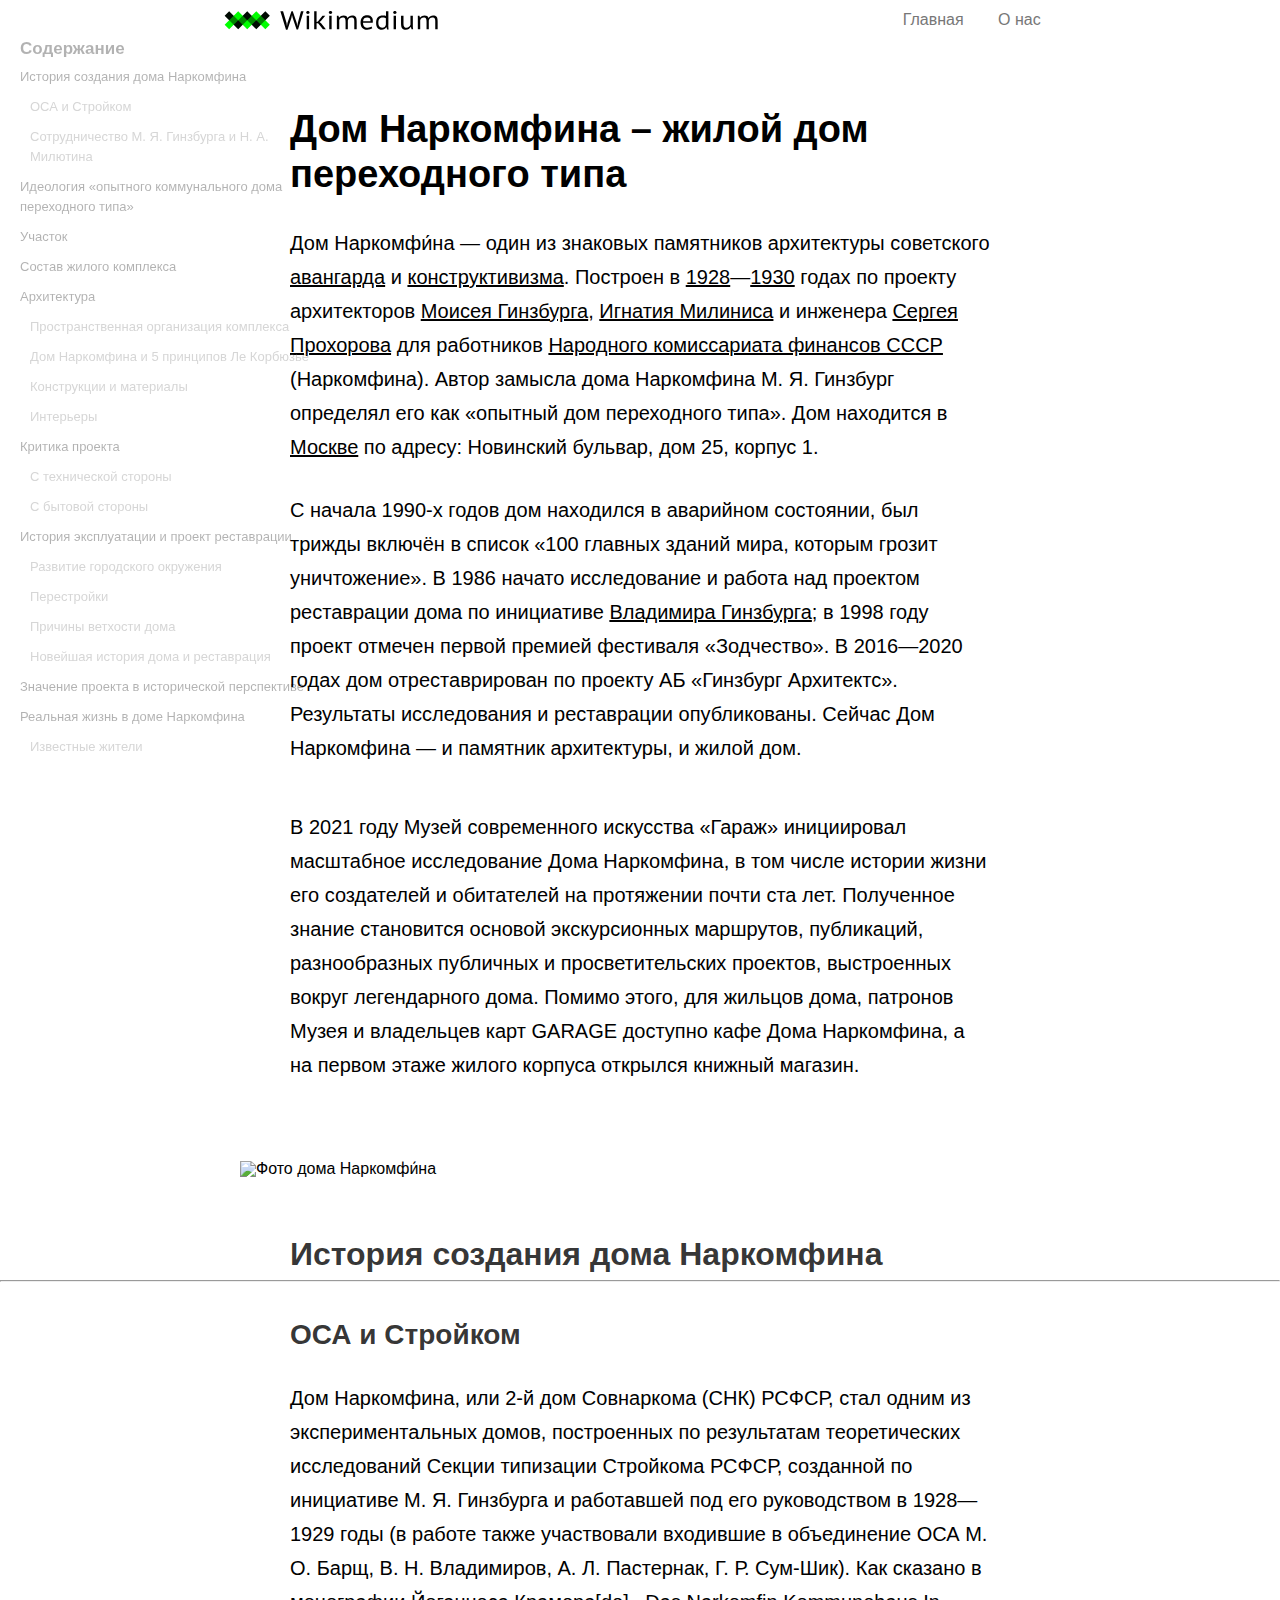
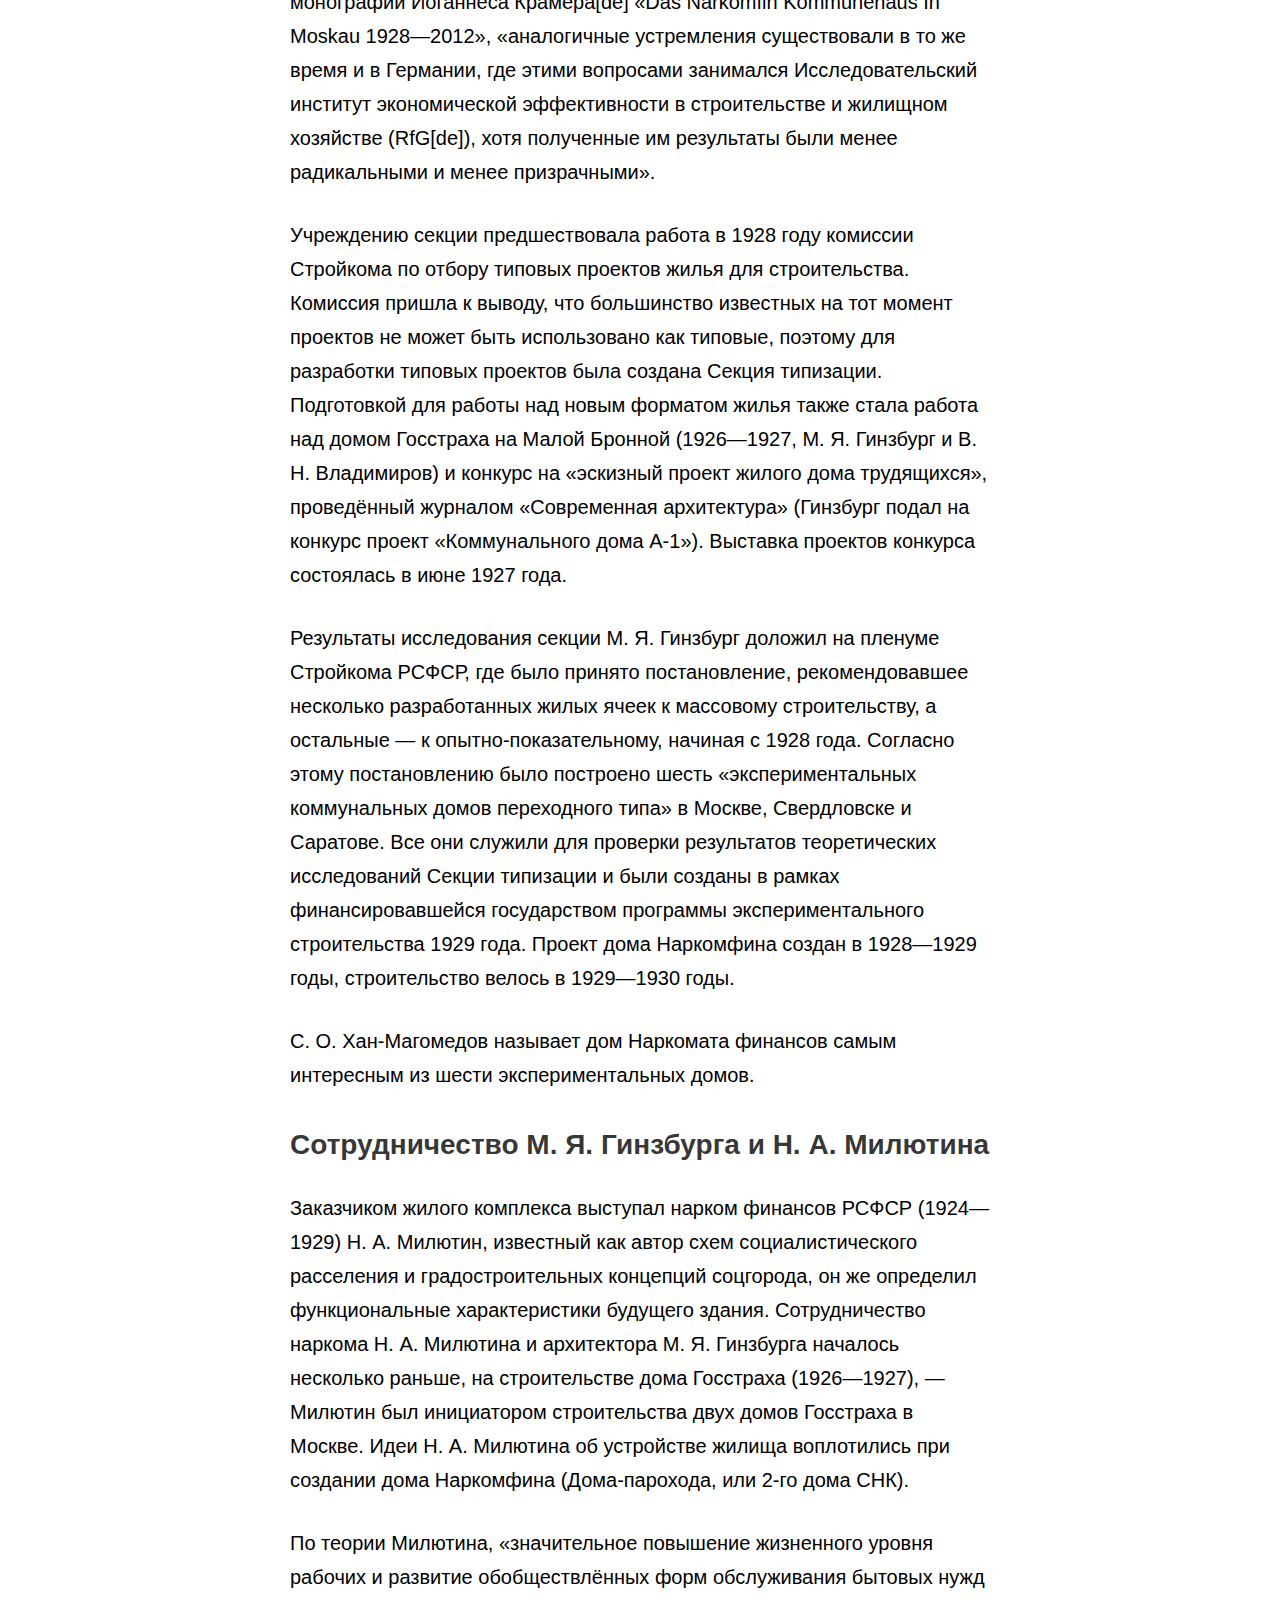
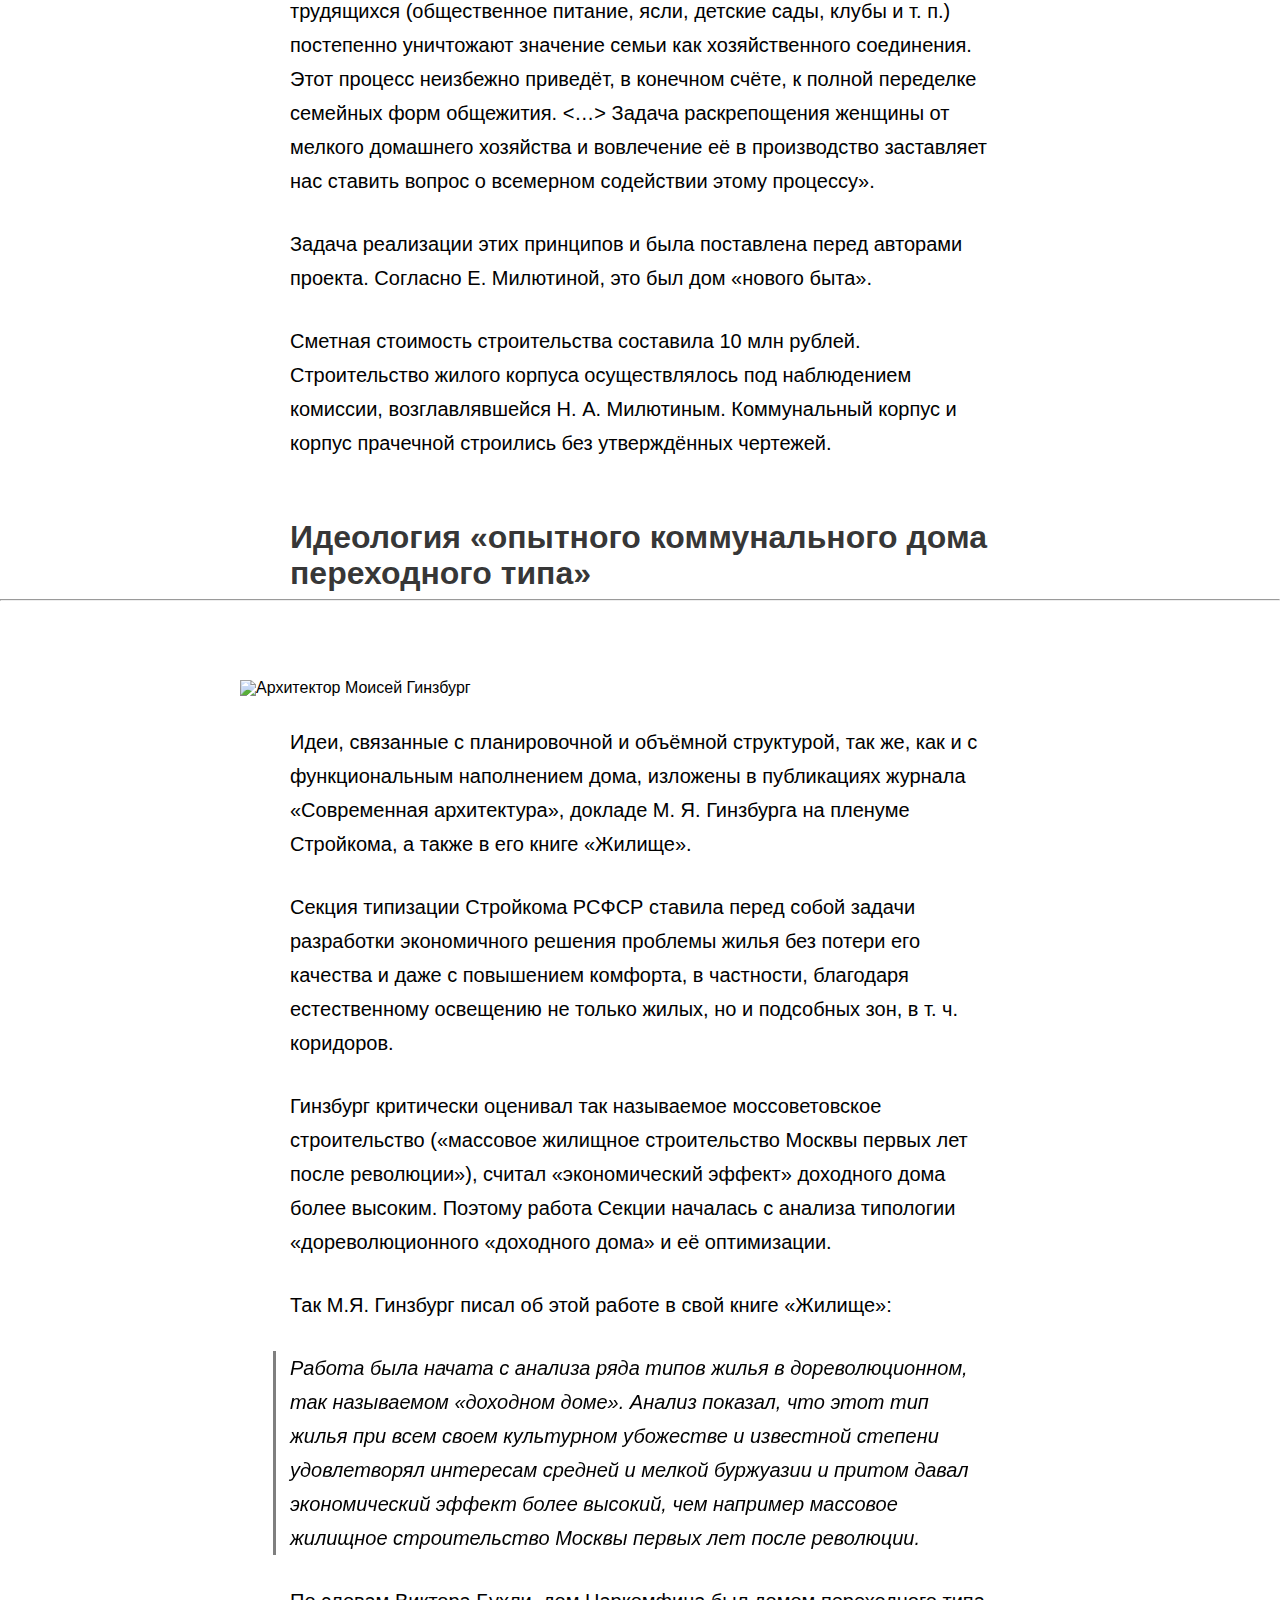
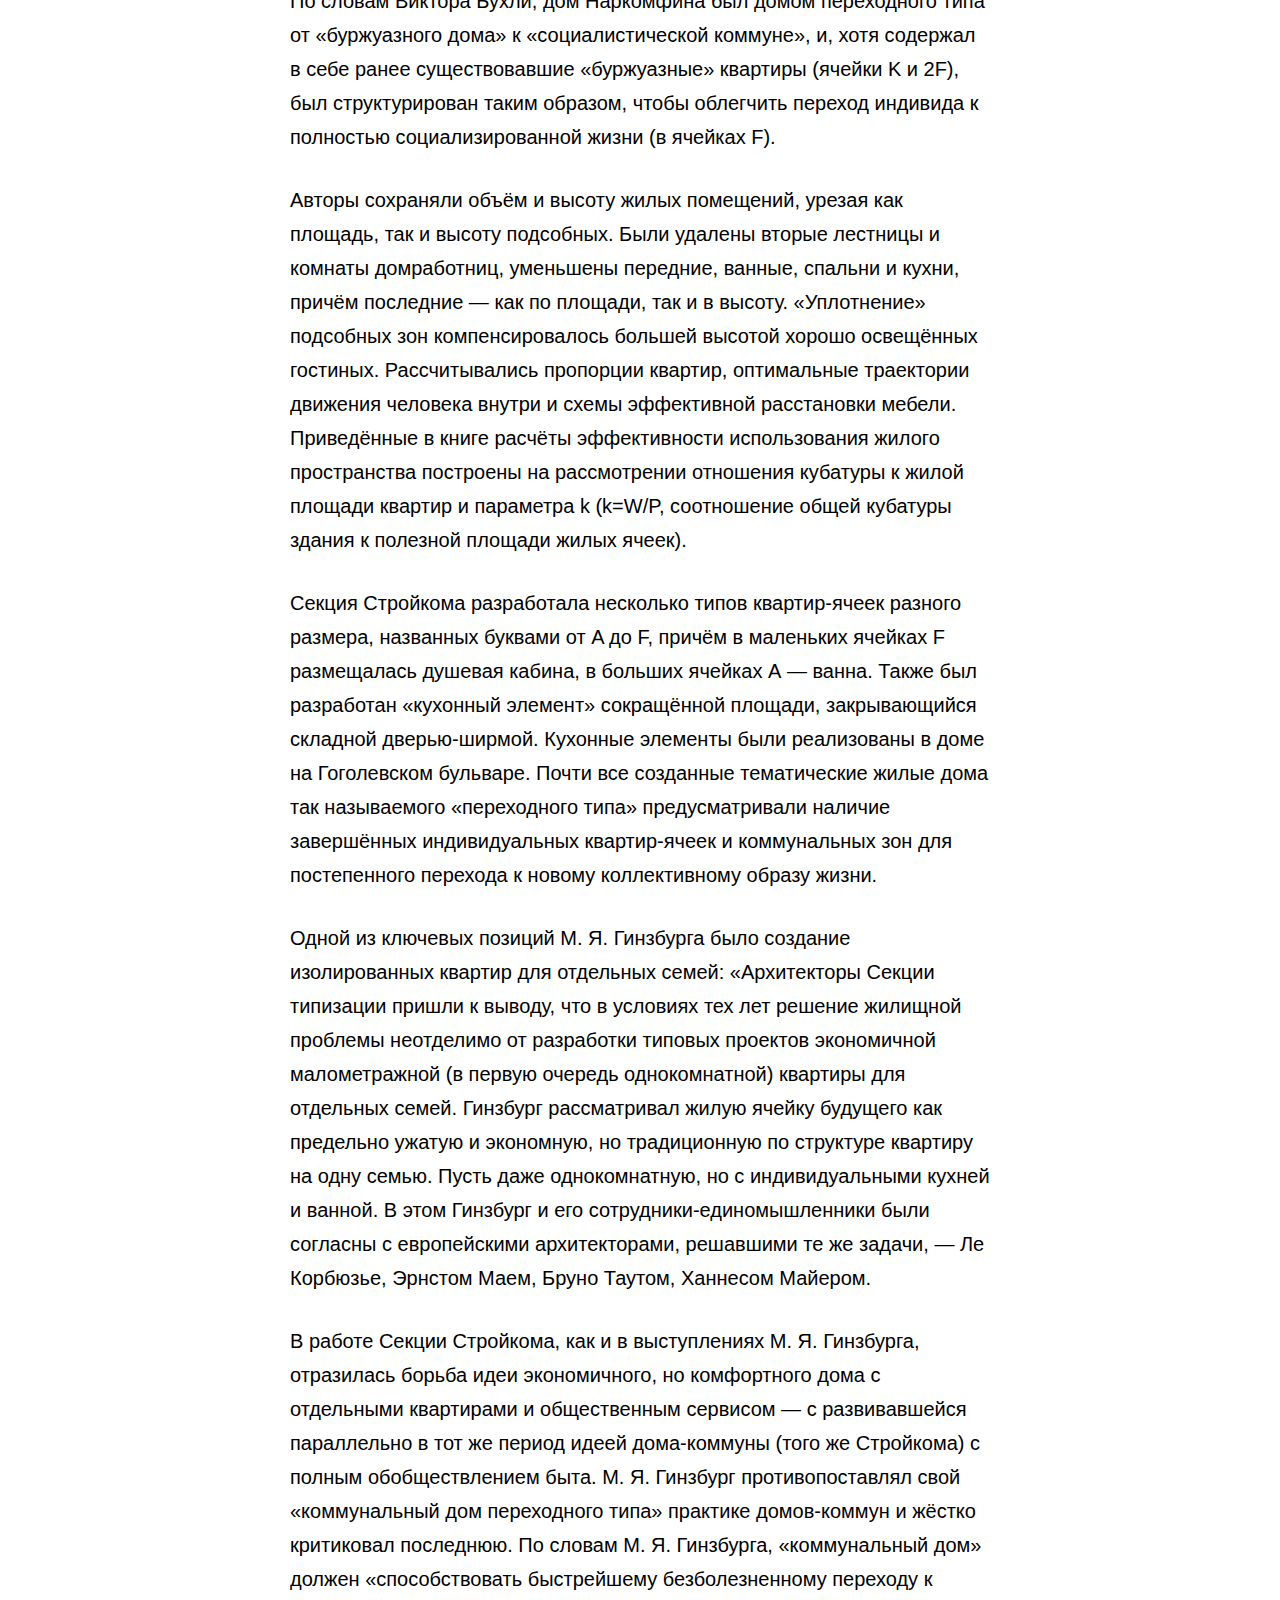
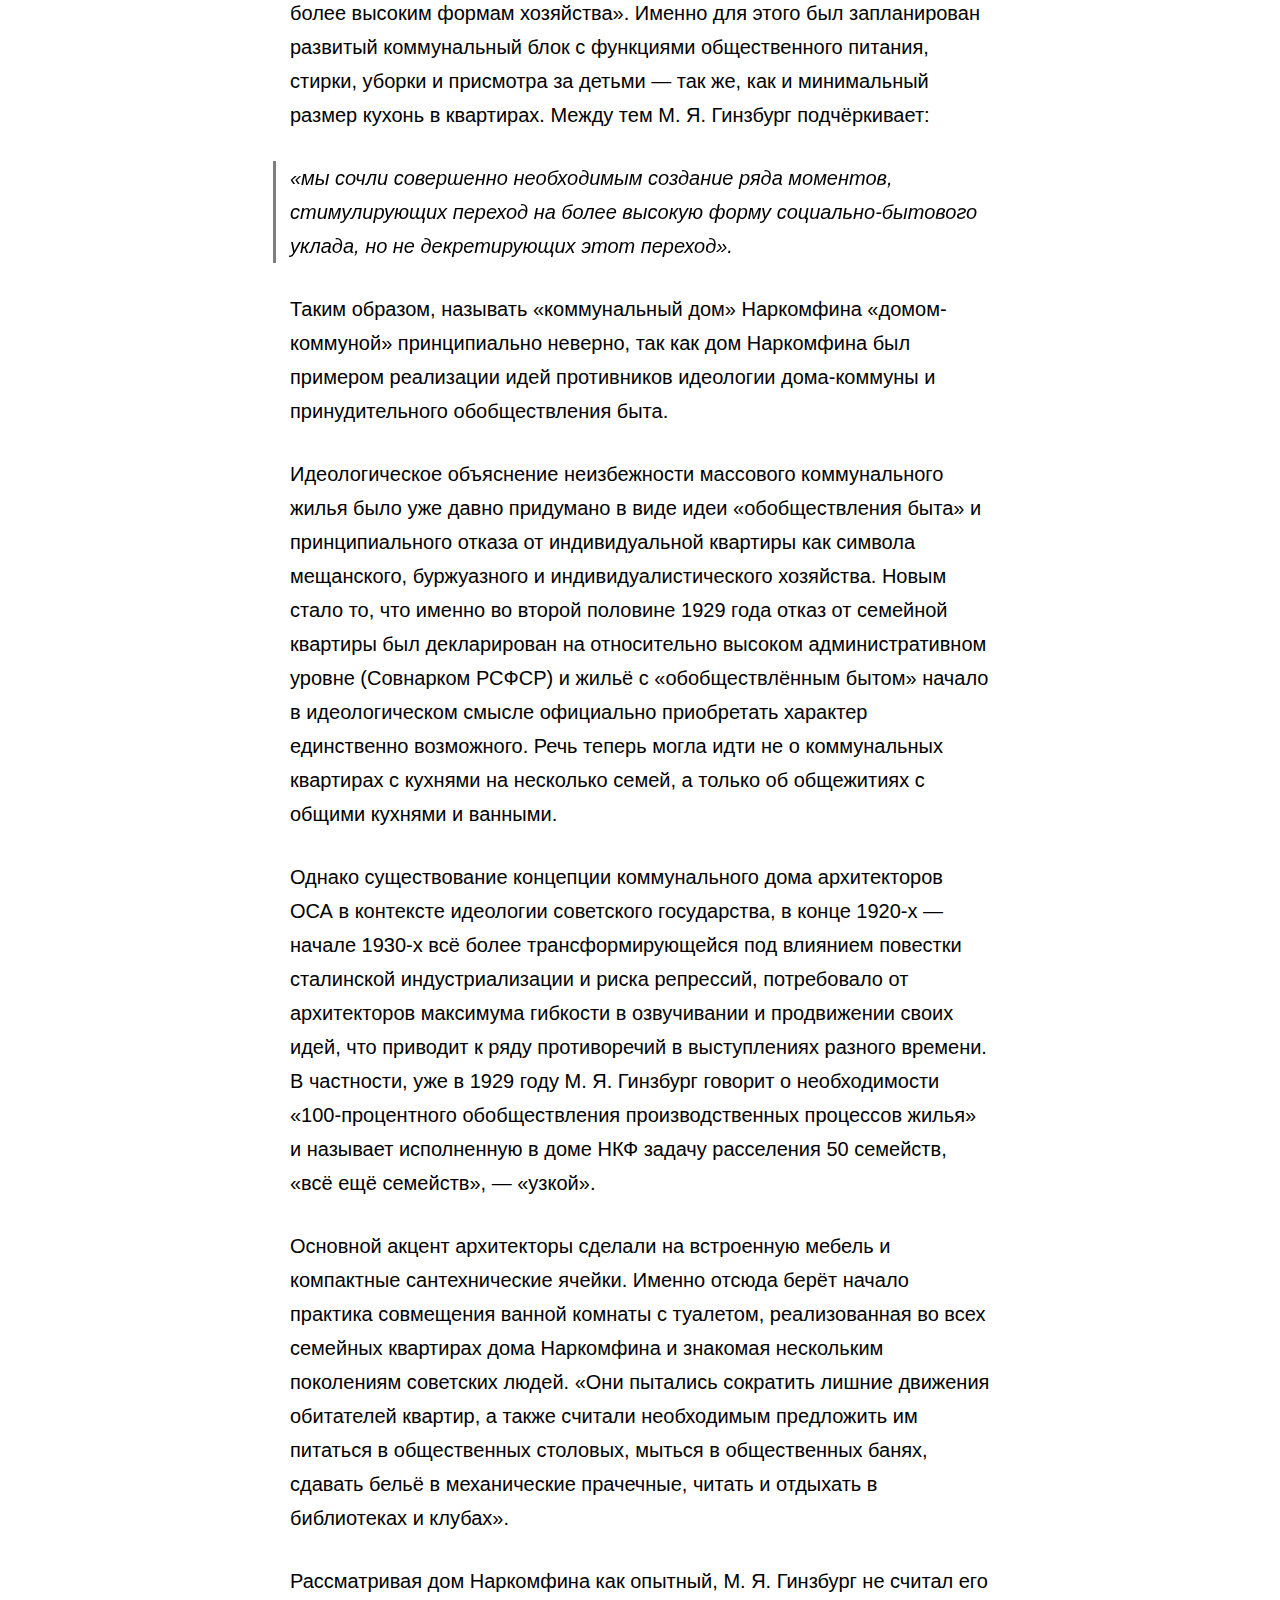
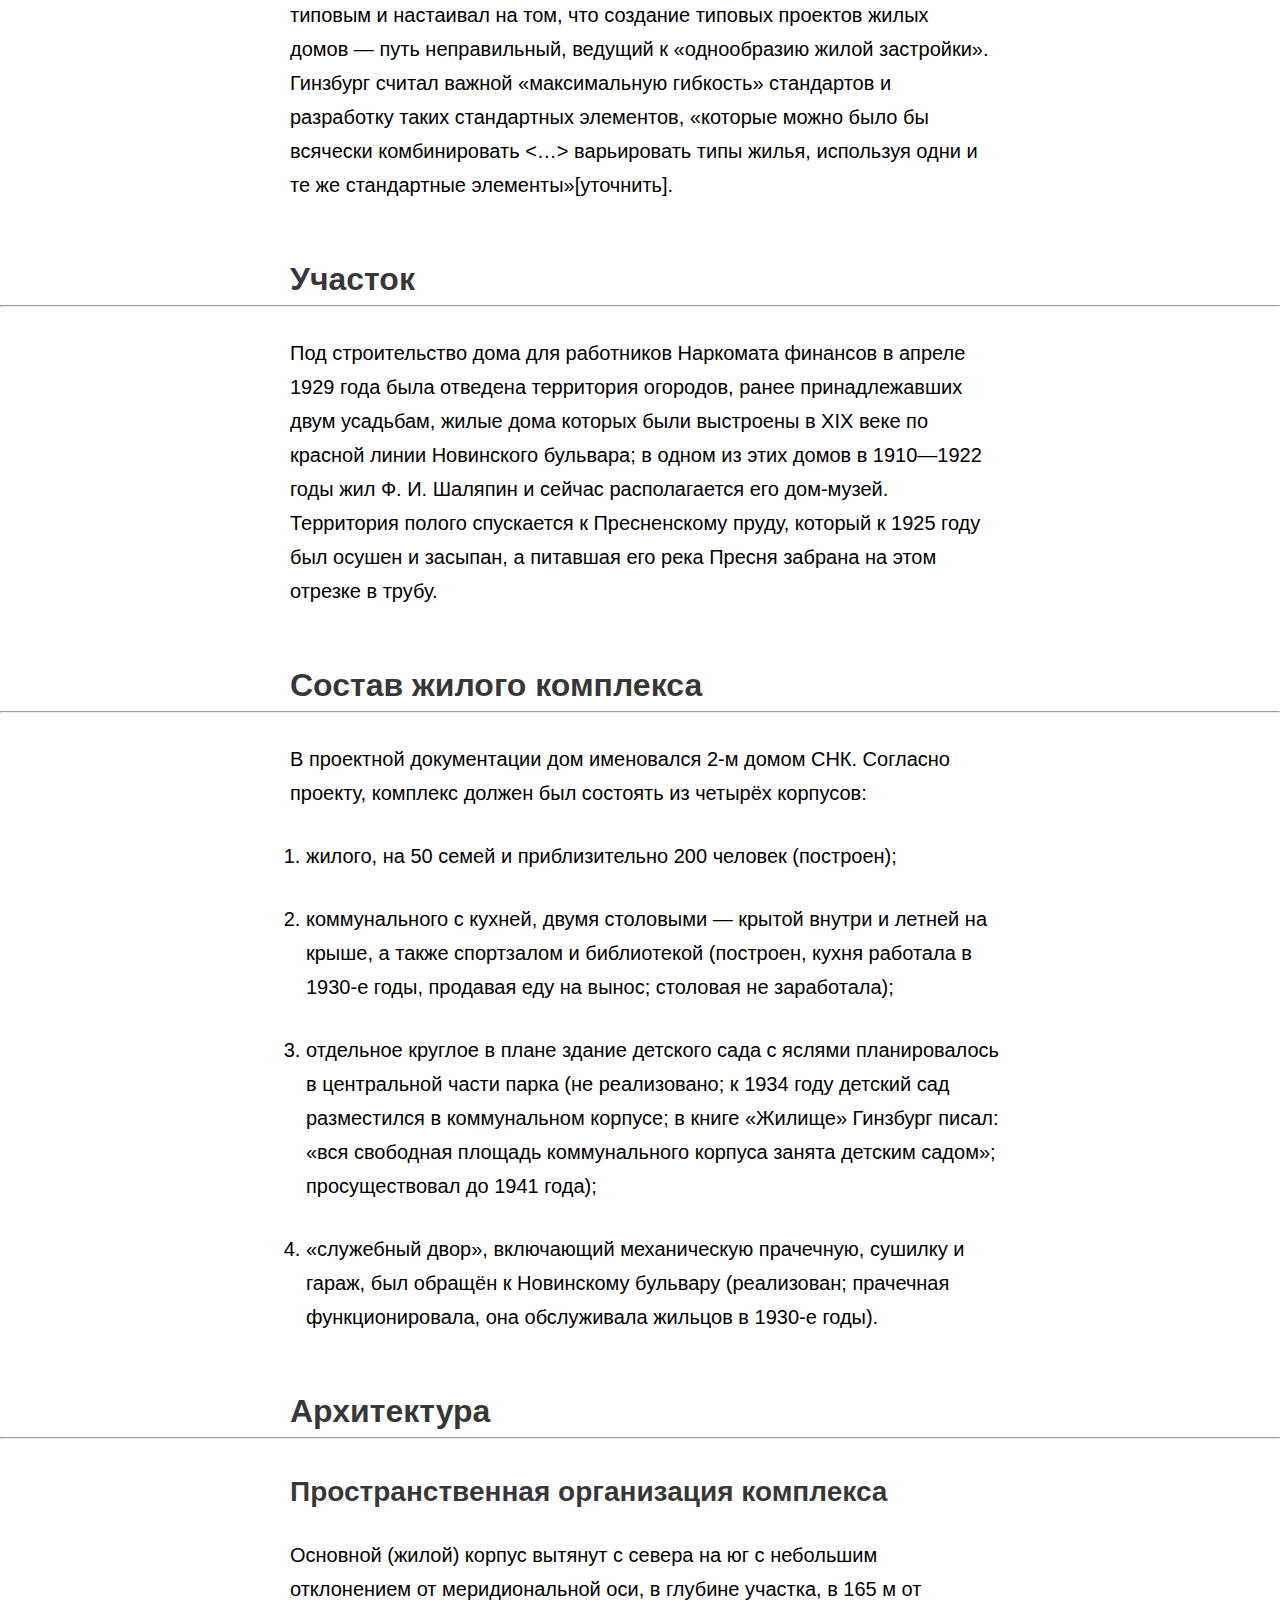
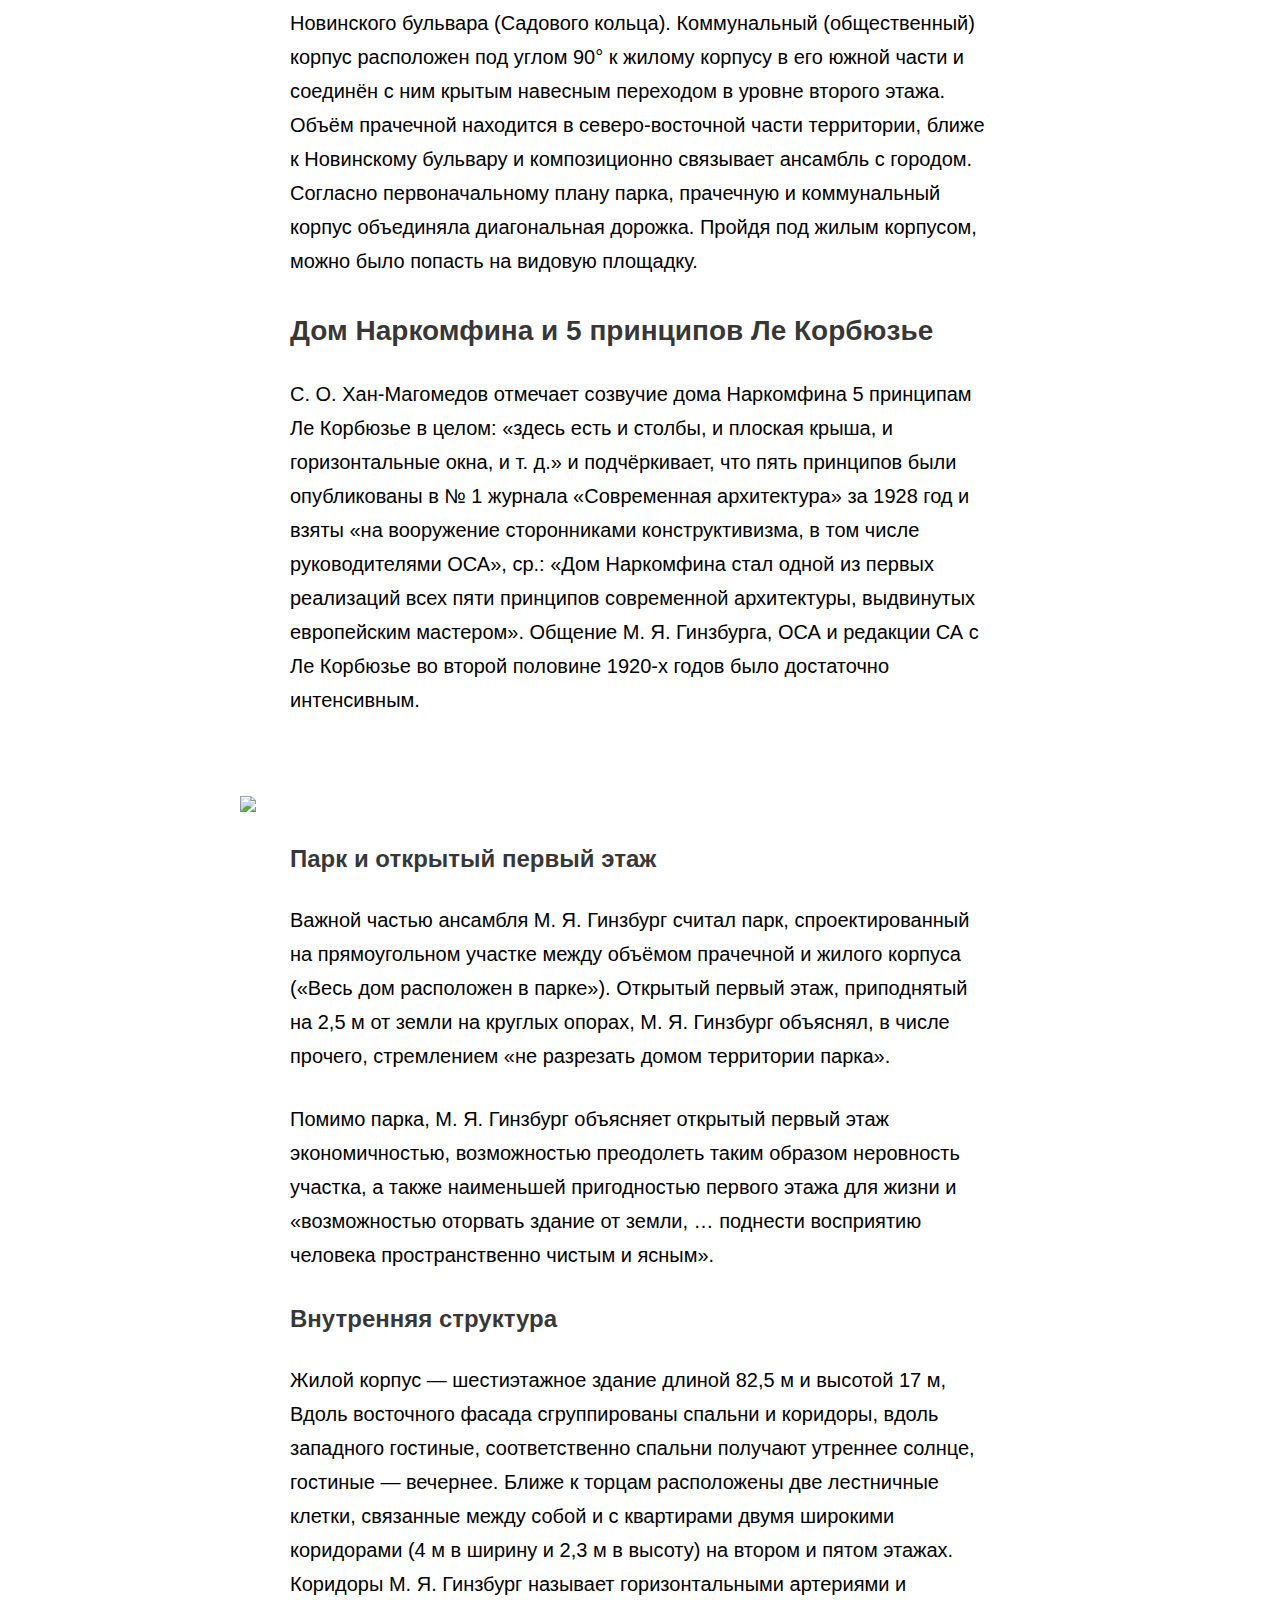
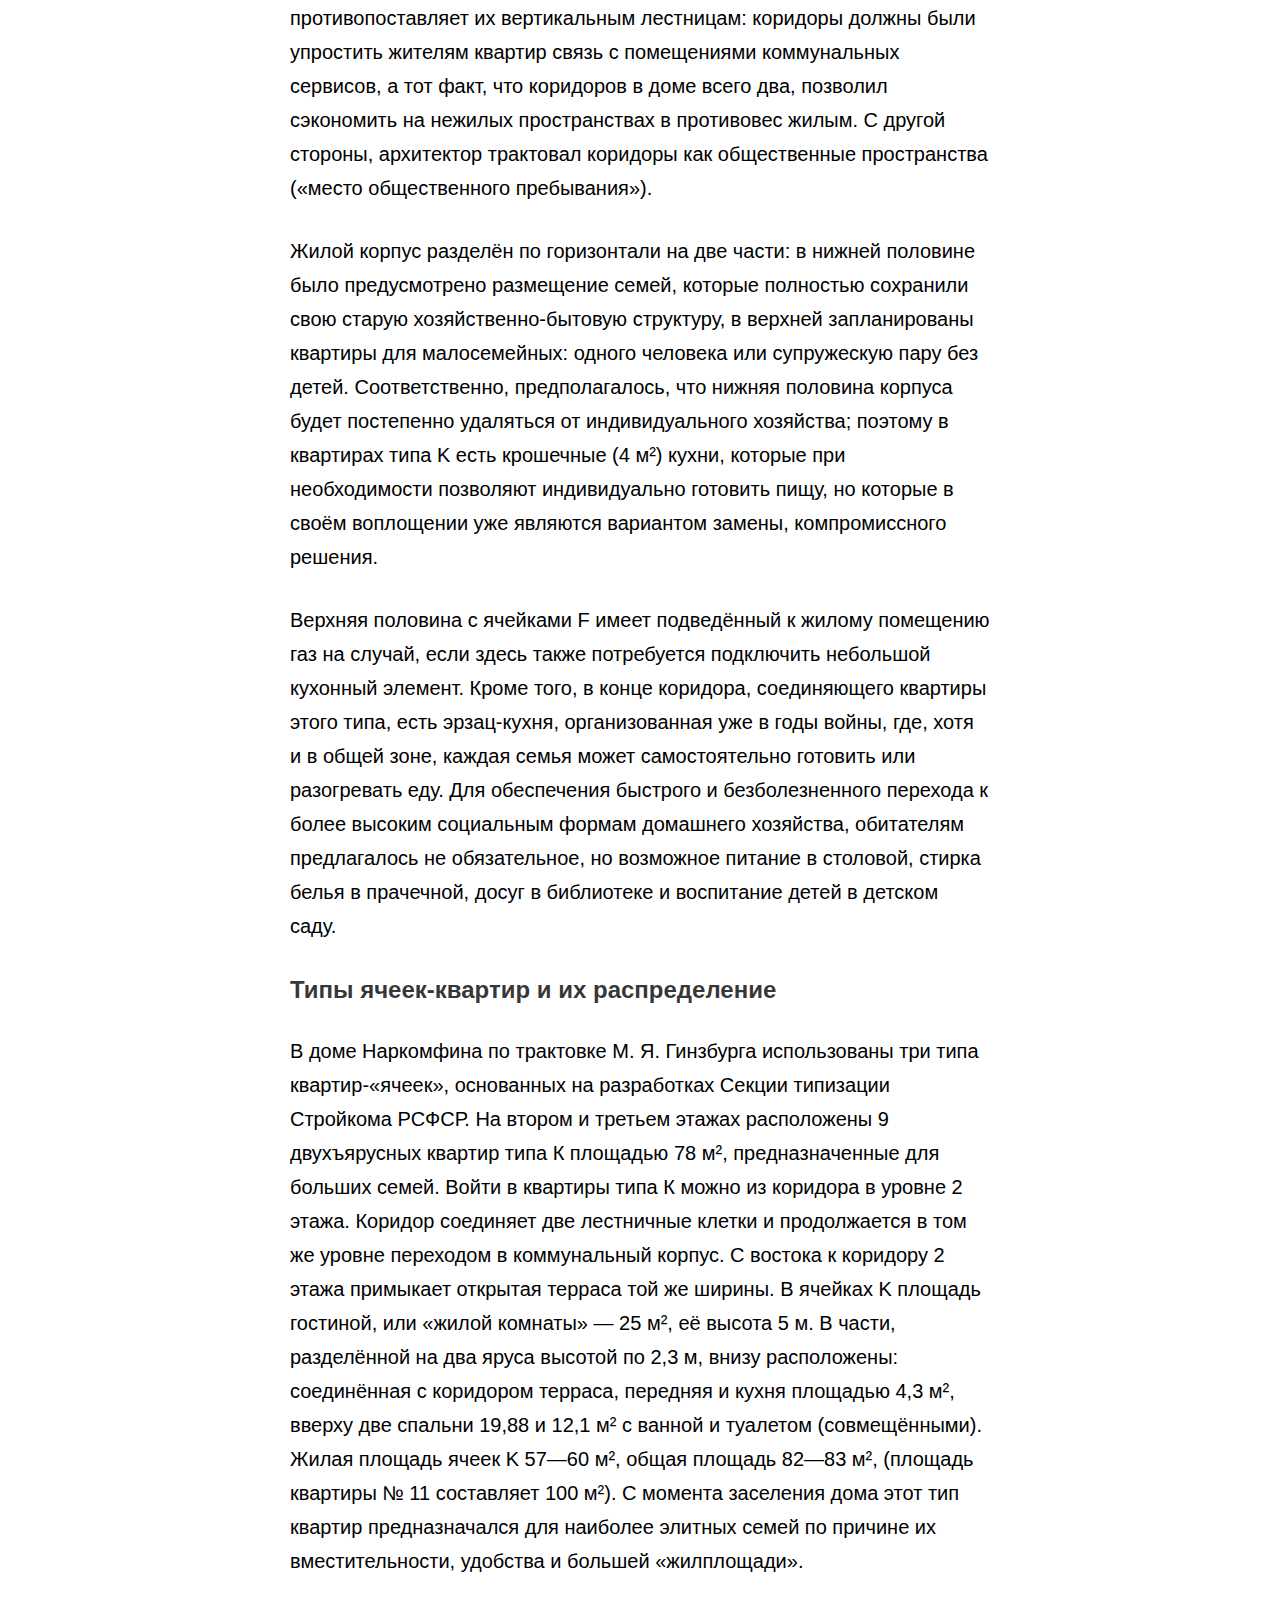
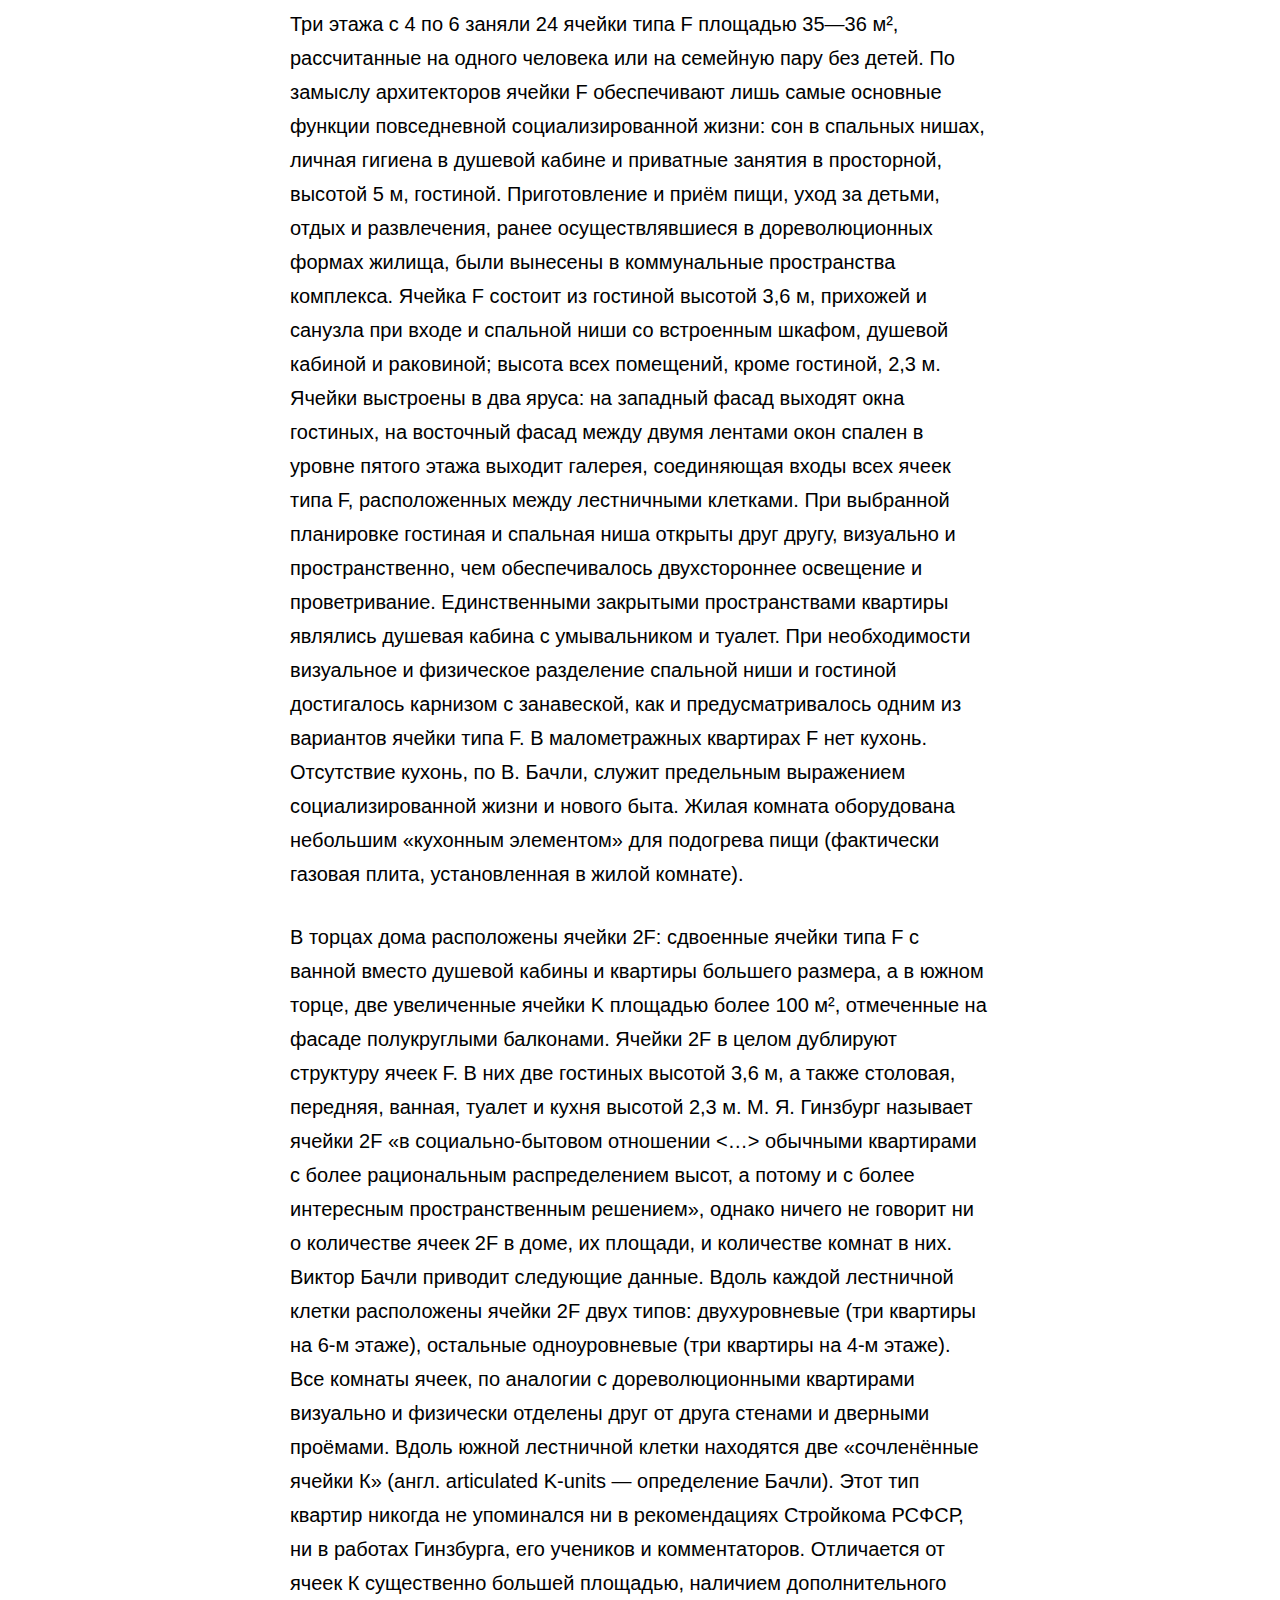
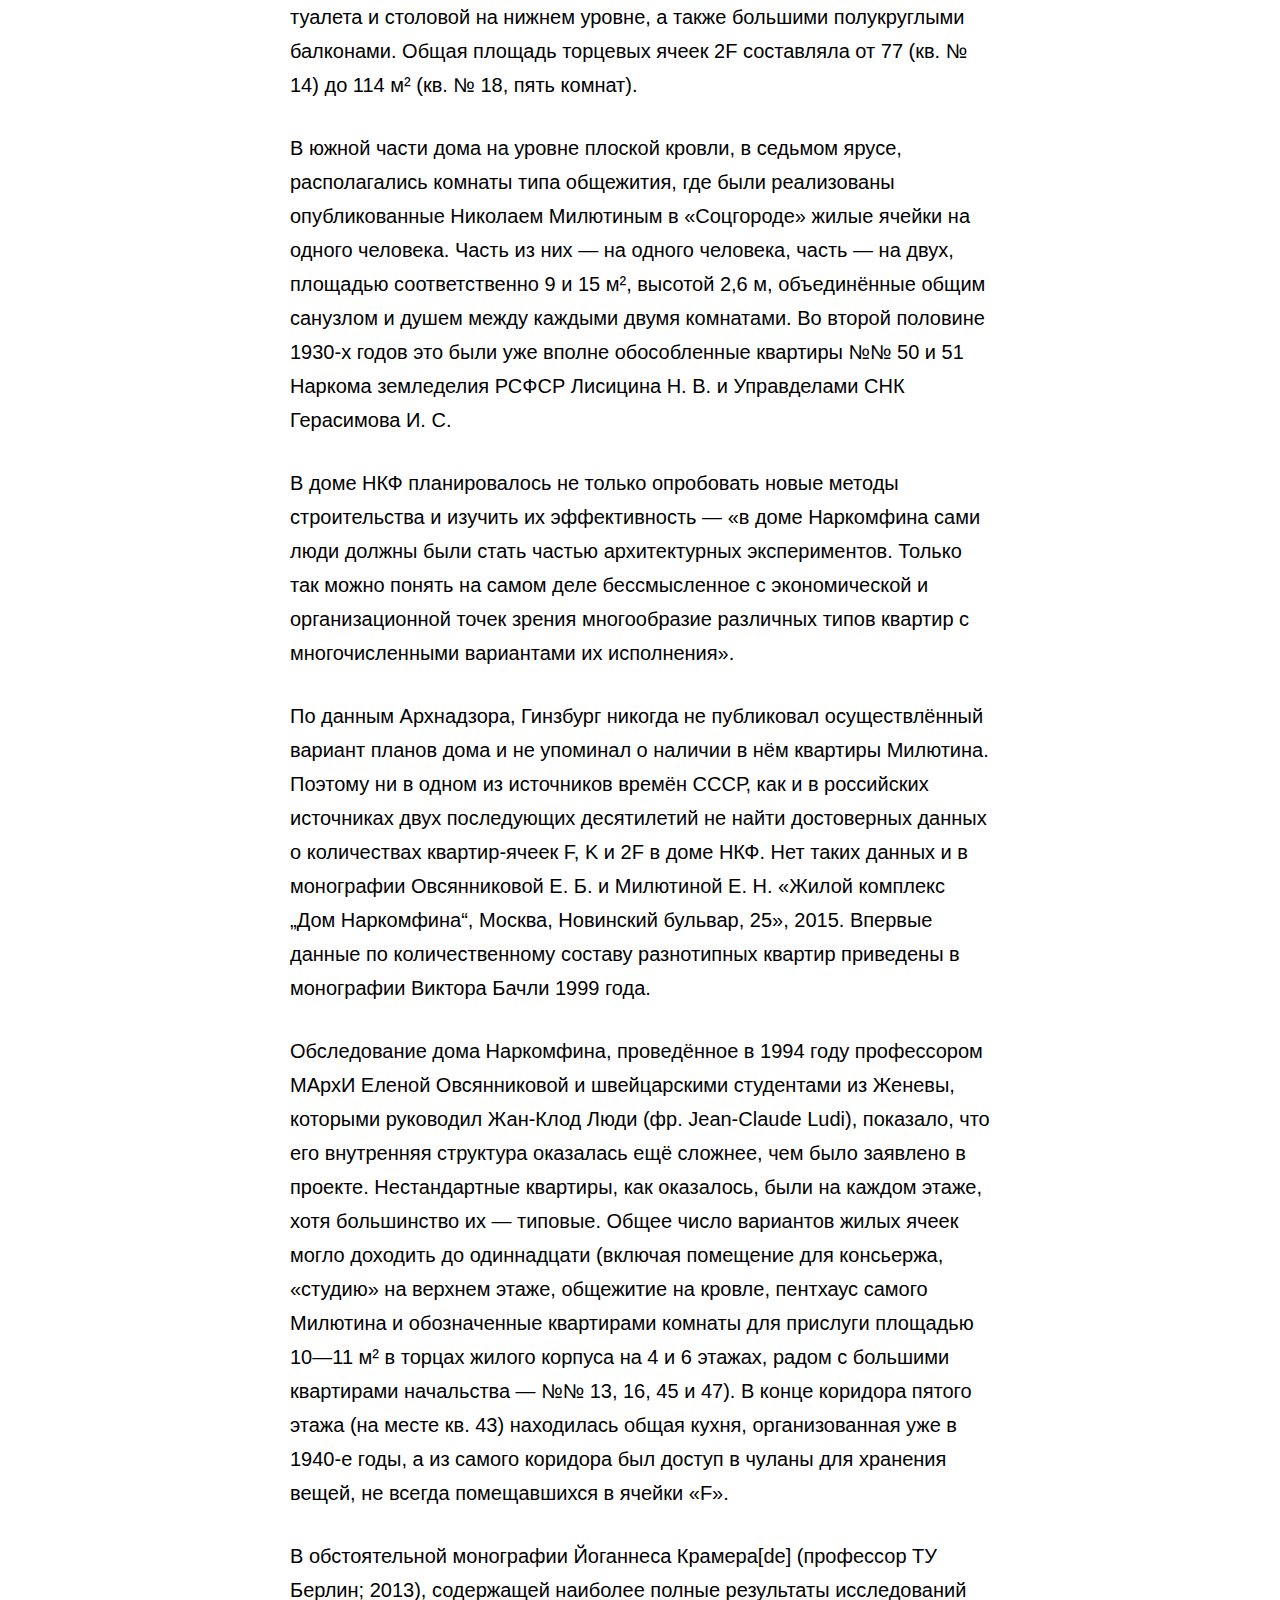
==== index.html @ e466de6b "add about html" ====
<!DOCTYPE html>
<html lang="en">

<head>
    <meta charset="UTF-8">
    <meta name="viewport" content="width=device-width, initial-scale=1.0">
    <title>Мой первый html</title>
    <link rel="stylesheet" href="./stylesheet/reset.css">
    <link rel="stylesheet" href="./stylesheet/first.css">
    <script src="./javascript/jquery-3.7.1.js" charset="utf-8"></script>
</head>
<body>
    <!-- шапка сайта -->
    <nav class="menubar">
        <img src="./image/logo.svg" alt="логотип викимедиум">
        <ul>
            <li><a href="./index.html">Главная</a></li>
            <li><a href="./about.html">О нас</a></li>
        </ul>
    </nav>

    <!-- главна страница сайта -->
    <article>
        <h1>Дом Наркомфина  – жилой дом<br> переходного типа</h1>
        <p>Дом Наркомфи́на — один из знаковых памятников архитектуры советского <a
            href="https://ru.wikipedia.org/wiki/Авангард_(искусство)">авангарда</a> и <a
            href="https://ru.wikipedia.org/wiki/Конструктивизм_(искусство)">конструктивизма</a>. Построен в <a
            href="https://ru.wikipedia.org/wiki/1928_год">1928</a>—<a
            href="https://ru.wikipedia.org/wiki/1930_год">1930</a>
        годах по проекту архитекторов <a href="https://ru.wikipedia.org/wiki/Гинзбург,_Моисей_Яковлевич">Моисея
            Гинзбурга</a>, <a href="https://ru.wikipedia.org/wiki/Милинис,_Игнатий_Францевич">Игнатия Милиниса</a> и
        инженера <a href="https://ru.wikipedia.org/wiki/Сергей_Львович_Прохоров">Сергея Прохорова</a> для работников
        <a href="https://ru.wikipedia.org/wiki/Народный_комиссариат_финансов_СССР">Народного
            комиссариата финансов СССР</a> (Наркомфина). Автор замысла дома Наркомфина М. Я. Гинзбург определял его как
        «опытный дом
        переходного типа». Дом находится в <a href="https://ru.wikipedia.org/wiki/Москва">Москве</a> по адресу: <a
            href="https://ru.wikipedia.org/wiki/Новинский_бульвар"></a>Новинский бульвар, дом 25, корпус 1.
        </p>
        <p>С начала 1990-х годов дом находился в аварийном состоянии, был трижды включён в список «100 главных зданий мира,
        которым
        грозит уничтожение». В 1986 начато исследование и работа над проектом реставрации дома по инициативе <a
            href="https://ru.wikipedia.org/wiki/Гинзбург,_Владимир_Моисеевич">Владимира
            Гинзбурга</a>; в 1998 году проект отмечен первой премией фестиваля «Зодчество». В 2016—2020 годах дом
        отреставрирован по
        проекту АБ «Гинзбург Архитектс». Результаты исследования и реставрации опубликованы. Сейчас Дом Наркомфина
        — и
        памятник архитектуры, и жилой дом.
        </p>
        <br>
        <p>В 2021 году Музей современного искусства «Гараж» инициировал масштабное исследование Дома Наркомфина, в том числе
        истории жизни его создателей и обитателей на протяжении почти ста лет. Полученное знание становится основой
        экскурсионных маршрутов, публикаций, разнообразных публичных и просветительских проектов, выстроенных вокруг
        легендарного дома. Помимо этого, для жильцов дома, патронов Музея и владельцев карт GARAGE доступно кафе Дома
        Наркомфина, а на первом этаже жилого корпуса открылся книжный магазин.
        </p>
        <img src="https://upload.wikimedia.org/wikipedia/commons/thumb/3/30/Moscow%2C_Narkomfin_building_in_May_2021_03.jpg/548px-Moscow%2C_Narkomfin_building_in_May_2021_03.jpg"
        alt="Фото дома Наркомфи́на">
    </article>

    <!-- меню sidebar -->
    <nav class="sidebar">
        <h2>Содержание</h2>
        <ol>
            <li><a href="#1_link">История создания дома Наркомфина</a></li>
            <ol>
                <li><a href="#1.1_link">ОСА и Стройком</a></li>
                <li><a href="#1.2_link">Сотрудничество М. Я. Гинзбурга и Н. А. Милютина</a></li>
            </ol>
            <li><a href="#2_link">Идеология «опытного коммунального дома переходного типа»</a></li>
            <li><a href="#3_link">Участок</a></li>
            <li><a href="#4_link">Состав жилого комплекса</a>
            </li>
            <li><a href="#5_link">Архитектура</a></li>
            <ol>
                <li><a href="#5.1_link">Пространственная организация комплекса</a></li>
                <li><a href="#5.2_link">Дом Наркомфина и 5 принципов Ле Корбюзье</a></li>
                <li><a href="#5.3_link">Конструкции и материалы</a></li>
                <li><a href="#5.4_link">Интерьеры</a></li>
            </ol>
            <li><a href="#6_link">Критика проекта</a></li>
            <ol>
                <li><a href="#6.1_link">С технической стороны</a>
                </li>
                <li><a href="#6.2_link">С бытовой стороны</a></li>
            </ol>
            <li><a href="#7_link">История эксплуатации и проект реставрации</a></li>
            <ol>
                <li><a href="#7.1_link">Развитие городского окружения</a></li>
                <li><a href="#7.2_link">Перестройки</a></li>
                <li><a href="#7.3_link">Причины ветхости дома</a>
                </li>
                <li><a href="#7.4_link">Новейшая история дома и реставрация</a></li>
            </ol>
            <li><a href="#8_link">Значение проекта в исторической перспективе</a></li>
            <li><a href="#9_link">Реальная жизнь в доме Наркомфина</a></li>
            <ol>
                <li><a href="#9.1_link">Известные жители</a></li>
            </ol>
        </ol>
    </nav>

    <!-- основной контент -->
    <article>
        <br>
        <h2 id="1_link">
            История создания дома Наркомфина
        </h2>
        <hr>
        <h3 id="1.1_link">ОСА и Стройком</h3>
        <p>Дом Наркомфина, или 2-й дом Совнаркома (СНК) РСФСР, стал одним из экспериментальных домов, построенных по
            результатам
            теоретических исследований Секции типизации Стройкома РСФСР, созданной по инициативе М. Я. Гинзбурга и
            работавшей под
            его руководством в 1928—1929 годы (в работе также участвовали входившие в объединение ОСА М. О. Барщ, В. Н.
            Владимиров,
            А. Л. Пастернак, Г. Р. Сум-Шик). Как сказано в монографии Йоганнеса Крамера[de] «Das Narkomfin Kommunehaus In
            Moskau
            1928—2012», «аналогичные устремления существовали в то же время и в Германии, где этими вопросами занимался
            Исследовательский институт экономической эффективности в строительстве и жилищном хозяйстве (RfG[de]), хотя
            полученные
            им результаты были менее радикальными и менее призрачными».
        </p>
        <p>
            Учреждению секции предшествовала работа в 1928 году комиссии Стройкома по отбору типовых проектов жилья для
            строительства. Комиссия пришла к выводу, что большинство известных на тот момент проектов не может быть
            использовано как
            типовые, поэтому для разработки типовых проектов была создана Секция типизации. Подготовкой для работы над
            новым
            форматом жилья также стала работа над домом Госстраха на Малой Бронной (1926—1927, М. Я. Гинзбург и В. Н.
            Владимиров) и
            конкурс на «эскизный проект жилого дома трудящихся», проведённый журналом «Современная архитектура» (Гинзбург
            подал на
            конкурс проект «Коммунального дома А-1»). Выставка проектов конкурса состоялась в июне 1927 года.
        </p>
        <p>
            Результаты исследования секции М. Я. Гинзбург доложил на пленуме Стройкома РСФСР, где было принято
            постановление,
            рекомендовавшее несколько разработанных жилых ячеек к массовому строительству, а остальные — к
            опытно-показательному,
            начиная с 1928 года. Согласно этому постановлению было построено шесть «экспериментальных коммунальных домов
            переходного
            типа» в Москве, Свердловске и Саратове. Все они служили для проверки результатов теоретических исследований
            Секции
            типизации и были созданы в рамках финансировавшейся государством программы экспериментального строительства 1929
            года.
            Проект дома Наркомфина создан в 1928—1929 годы, строительство велось в 1929—1930 годы.
        </p>
        <p>
            С. О. Хан-Магомедов называет дом Наркомата финансов самым интересным из шести экспериментальных домов.
        </p>
        <h3 id="1.2_link"> Сотрудничество М. Я. Гинзбурга и Н. А. Милютина</h3>
        <p>
            Заказчиком жилого комплекса выступал нарком финансов РСФСР (1924—1929) Н. А. Милютин, известный как автор схем
            социалистического расселения и градостроительных концепций соцгорода, он же определил функциональные
            характеристики
            будущего здания. Сотрудничество наркома Н. А. Милютина и архитектора М. Я. Гинзбурга началось несколько
            раньше, на
            строительстве дома Госстраха (1926—1927), — Милютин был инициатором строительства двух домов Госстраха в Москве.
            Идеи Н.
            А. Милютина об устройстве жилища воплотились при создании дома Наркомфина (Дома-парохода, или 2-го дома СНК).
        </p>
        <p>
            По теории Милютина, «значительное повышение жизненного уровня рабочих и развитие обобществлённых форм
            обслуживания
            бытовых нужд трудящихся (общественное питание, ясли, детские сады, клубы и т. п.) постепенно уничтожают значение
            семьи
            как хозяйственного соединения. Этот процесс неизбежно приведёт, в конечном счёте, к полной переделке семейных
            форм
            общежития. <…> Задача раскрепощения женщины от мелкого домашнего хозяйства и вовлечение её в производство
                заставляет нас ставить вопрос о всемерном содействии этому процессу».
        </p>
        <p>
            Задача реализации этих принципов и была поставлена перед авторами проекта. Согласно Е. Милютиной, это был дом
            «нового
            быта».
        </p>
        <p>
            Сметная стоимость строительства составила 10 млн рублей. Строительство жилого корпуса осуществлялось под
            наблюдением
            комиссии, возглавлявшейся Н. А. Милютиным. Коммунальный корпус и корпус прачечной строились без утверждённых
            чертежей.
        </p>
        <br>
        <h2 id="2_link">
            Идеология «опытного коммунального дома переходного типа»
        </h2>
        <hr>
        <img src="https://upload.wikimedia.org/wikipedia/commons/7/70/Moisei_Ginzburg.jpg" alt="Архитектор Моисей Гинзбург">
        <p>
            Идеи, связанные с планировочной и объёмной структурой, так же, как и с функциональным наполнением дома, изложены
            в
            публикациях журнала «Современная архитектура», докладе М. Я. Гинзбурга на пленуме Стройкома, а также в его
            книге
            «Жилище».
        </p>
        <p>
            Секция типизации Стройкома РСФСР ставила перед собой задачи разработки экономичного решения проблемы жилья без
            потери
            его качества и даже с повышением комфорта, в частности, благодаря естественному освещению не только жилых, но и
            подсобных зон, в т. ч. коридоров.
        </p>
        <p>
            Гинзбург критически оценивал так называемое моссоветовское строительство («массовое жилищное строительство
            Москвы первых
            лет после революции»), считал «экономический эффект» доходного дома более высоким. Поэтому работа Секции
            началась с
            анализа типологии «дореволюционного «доходного дома» и её оптимизации.
        </p>
        <p>
            Так М.Я. Гинзбург писал об этой работе в свой книге «Жилище»:
        </p>
        <blockquote>
            Работа была начата с анализа ряда типов жилья в дореволюционном, так называемом «доходном доме». Анализ показал,
            что
            этот тип жилья при всем своем культурном убожестве и известной степени удовлетворял интересам средней и мелкой
            буржуазии
            и притом давал экономический эффект более высокий, чем например массовое жилищное строительство Москвы первых
            лет после
            революции.
        </blockquote>
        <p>
            По словам Виктора Бухли, дом Наркомфина был домом переходного типа от «буржуазного дома» к «социалистической
            коммуне»,
            и, хотя содержал в себе ранее существовавшие «буржуазные» квартиры (ячейки K и 2F), был структурирован таким
            образом,
            чтобы облегчить переход индивида к полностью социализированной жизни (в ячейках F).
        </p>
        <p>
            Авторы сохраняли объём и высоту жилых помещений, урезая как площадь, так и высоту подсобных. Были удалены вторые
            лестницы и комнаты домработниц, уменьшены передние, ванные, спальни и кухни, причём последние — как по площади,
            так и в
            высоту. «Уплотнение» подсобных зон компенсировалось большей высотой хорошо освещённых гостиных. Рассчитывались
            пропорции
            квартир, оптимальные траектории движения человека внутри и схемы эффективной расстановки мебели. Приведённые в
            книге
            расчёты эффективности использования жилого пространства построены на рассмотрении отношения кубатуры к жилой
            площади
            квартир и параметра k (k=W/P, соотношение общей кубатуры здания к полезной площади жилых ячеек).
        </p>
        <p>
            Секция Стройкома разработала несколько типов квартир-ячеек разного размера, названных буквами от A до F, причём
            в
            маленьких ячейках F размещалась душевая кабина, в больших ячейках А — ванна. Также был разработан «кухонный
            элемент»
            сокращённой площади, закрывающийся складной дверью-ширмой. Кухонные элементы были реализованы в доме на
            Гоголевском
            бульваре. Почти все созданные тематические жилые дома так называемого «переходного типа» предусматривали
            наличие
            завершённых индивидуальных квартир-ячеек и коммунальных зон для постепенного перехода к новому коллективному
            образу
            жизни.
        </p>
        <p>
            Одной из ключевых позиций М. Я. Гинзбурга было создание изолированных квартир для отдельных семей: «Архитекторы
            Секции
            типизации пришли к выводу, что в условиях тех лет решение жилищной проблемы неотделимо от разработки типовых
            проектов
            экономичной малометражной (в первую очередь однокомнатной) квартиры для отдельных семей. Гинзбург
            рассматривал жилую
            ячейку будущего как предельно ужатую и экономную, но традиционную по структуре квартиру на одну семью. Пусть
            даже
            однокомнатную, но с индивидуальными кухней и ванной. В этом Гинзбург и его сотрудники-единомышленники были
            согласны с
            европейскими архитекторами, решавшими те же задачи, — Ле Корбюзье, Эрнстом Маем, Бруно Таутом, Ханнесом
            Майером.
        </p>
        <p>
            В работе Секции Стройкома, как и в выступлениях М. Я. Гинзбурга, отразилась борьба идеи экономичного, но
            комфортного
            дома с отдельными квартирами и общественным сервисом — с развивавшейся параллельно в тот же период идеей
            дома-коммуны
            (того же Стройкома) с полным обобществлением быта. М. Я. Гинзбург противопоставлял свой «коммунальный дом
            переходного
            типа» практике домов-коммун и жёстко критиковал последнюю. По словам М. Я. Гинзбурга, «коммунальный дом»
            должен
            «способствовать быстрейшему безболезненному переходу к более высоким формам хозяйства». Именно для этого был
            запланирован развитый коммунальный блок с функциями общественного питания, стирки, уборки и присмотра за детьми
            — так
            же, как и минимальный размер кухонь в квартирах. Между тем М. Я. Гинзбург подчёркивает:
        </p>
        <blockquote>
            «мы сочли совершенно необходимым создание ряда моментов, стимулирующих переход на более высокую форму
            социально-бытового
            уклада, но не декретирующих этот переход».
        </blockquote>
        <p>
            Таким образом, называть «коммунальный дом» Наркомфина «домом-коммуной» принципиально неверно, так как дом
            Наркомфина был
            примером реализации идей противников идеологии дома-коммуны и принудительного обобществления быта.
        </p>
        <p>
            Идеологическое объяснение неизбежности массового коммунального жилья было уже давно придумано в виде идеи
            «обобществления быта» и принципиального отказа от индивидуальной квартиры как символа мещанского, буржуазного и
            индивидуалистического хозяйства. Новым стало то, что именно во второй половине 1929 года отказ от семейной
            квартиры был
            декларирован на относительно высоком административном уровне (Совнарком РСФСР) и жильё с «обобществлённым бытом»
            начало
            в идеологическом смысле официально приобретать характер единственно возможного. Речь теперь могла идти не о
            коммунальных квартирах с кухнями на несколько семей, а только об общежитиях с общими кухнями и ванными.
        </p>
        <p>
            Однако существование концепции коммунального дома архитекторов ОСА в контексте идеологии советского государства,
            в конце
            1920-х — начале 1930-х всё более трансформирующейся под влиянием повестки сталинской индустриализации и риска
            репрессий,
            потребовало от архитекторов максимума гибкости в озвучивании и продвижении своих идей, что приводит к ряду
            противоречий
            в выступлениях разного времени. В частности, уже в 1929 году М. Я. Гинзбург говорит о необходимости
            «100-процентного
            обобществления производственных процессов жилья» и называет исполненную в доме НКФ задачу расселения 50
            семейств, «всё
            ещё семейств», — «узкой».
        </p>
        <p>
            Основной акцент архитекторы сделали на встроенную мебель и компактные сантехнические ячейки. Именно отсюда берёт
            начало
            практика совмещения ванной комнаты с туалетом, реализованная во всех семейных квартирах дома Наркомфина и
            знакомая
            нескольким поколениям советских людей. «Они пытались сократить лишние движения обитателей квартир, а также
            считали
            необходимым предложить им питаться в общественных столовых, мыться в общественных банях, сдавать бельё в
            механические
            прачечные, читать и отдыхать в библиотеках и клубах».
        </p>
        <p>
            Рассматривая дом Наркомфина как опытный, М. Я. Гинзбург не считал его типовым и настаивал на том, что создание
            типовых
            проектов жилых домов — путь неправильный, ведущий к «однообразию жилой застройки». Гинзбург считал важной
            «максимальную
            гибкость» стандартов и разработку таких стандартных элементов, «которые можно было бы всячески комбинировать <…>
                варьировать типы жилья, используя одни и те же стандартные элементы»[уточнить].
        </p>
        <br>
        <h2 id="3_link">Участок</h2>
        <hr>
        <p>
            Под строительство дома для работников Наркомата финансов в апреле 1929 года была отведена территория огородов,
            ранее
            принадлежавших двум усадьбам, жилые дома которых были выстроены в XIX веке по красной линии Новинского бульвара;
            в одном
            из этих домов в 1910—1922 годы жил Ф. И. Шаляпин и сейчас располагается его дом-музей. Территория полого
            спускается к
            Пресненскому пруду, который к 1925 году был осушен и засыпан, а питавшая его река Пресня забрана на этом отрезке
            в
            трубу.
        </p>
        <br>
        <h2 id="4_link">
            Состав жилого комплекса
        </h2>
        <hr>
        <p>
            В проектной документации дом именовался 2-м домом СНК. Согласно проекту, комплекс должен был состоять из четырёх
            корпусов:
        </p>
        <ol>
            <li>жилого, на 50 семей и приблизительно 200 человек (построен);</li>
            <li>коммунального с кухней, двумя столовыми — крытой внутри и летней на крыше, а также спортзалом и библиотекой
                (построен,
                кухня работала в 1930-е годы, продавая еду на вынос; столовая не заработала);</li>
            <li>
                отдельное круглое в плане здание детского сада с яслями планировалось в центральной части парка (не
                реализовано; к 1934
                году детский сад разместился в коммунальном корпусе; в книге «Жилище» Гинзбург писал: «вся свободная площадь
                коммунального корпуса занята детским садом»; просуществовал до 1941 года);
            </li>
            <li>
                «служебный двор», включающий механическую прачечную, сушилку и гараж, был обращён к Новинскому бульвару
                (реализован;
                прачечная функционировала, она обслуживала жильцов в 1930-е годы).
            </li>
        </ol>
        <br>
        <h2 id="5_link">Архитектура</h2>
        <hr>
        <h3 id="5.1_link">Пространственная организация комплекса</h3>
        <p>
            Основной (жилой) корпус вытянут с севера на юг с небольшим отклонением от меридиональной оси, в глубине участка,
            в 165 м
            от Новинского бульвара (Садового кольца). Коммунальный (общественный) корпус расположен под углом 90° к жилому
            корпусу в
            его южной части и соединён с ним крытым навесным переходом в уровне второго этажа. Объём прачечной находится в
            северо-восточной части территории, ближе к Новинскому бульвару и композиционно связывает ансамбль с городом.
            Согласно
            первоначальному плану парка, прачечную и коммунальный корпус объединяла диагональная дорожка. Пройдя под жилым
            корпусом,
            можно было попасть на видовую площадку.
        </p>
        <h3 id="5.2_link">Дом Наркомфина и 5 принципов Ле Корбюзье</h3>
        <p>
            С. О. Хан-Магомедов отмечает созвучие дома Наркомфина 5 принципам Ле Корбюзье в целом: «здесь есть и столбы, и
            плоская
            крыша, и горизонтальные окна, и т. д.» и подчёркивает, что пять принципов были опубликованы в № 1 журнала
            «Современная
            архитектура» за 1928 год и взяты «на вооружение сторонниками конструктивизма, в том числе руководителями
            ОСА», ср.:
            «Дом Наркомфина стал одной из первых реализаций всех пяти принципов современной архитектуры, выдвинутых
            европейским
            мастером». Общение М. Я. Гинзбурга, ОСА и редакции СА с Ле Корбюзье во второй половине 1920-х годов было
            достаточно
            интенсивным.
        </p>
        <img
            src="https://upload.wikimedia.org/wikipedia/commons/thumb/d/d6/Robert_Byron_1930s_Narkomfin_building_%28Architect_M._Ginzburg%29.png/600px-Robert_Byron_1930s_Narkomfin_building_%28Architect_M._Ginzburg%29.png">
        <h4 id="5.2.1_link">Парк и открытый первый этаж</h4>
        <p>
            Важной частью ансамбля М. Я. Гинзбург считал парк, спроектированный на прямоугольном участке между объёмом
            прачечной и
            жилого корпуса («Весь дом расположен в парке»). Открытый первый этаж, приподнятый на 2,5 м от земли на
            круглых
            опорах, М. Я. Гинзбург объяснял, в числе прочего, стремлением «не разрезать домом территории парка».
        </p>
        <p>
            Помимо парка, М. Я. Гинзбург объясняет открытый первый этаж экономичностью, возможностью преодолеть таким
            образом
            неровность участка, а также наименьшей пригодностью первого этажа для жизни и «возможностью оторвать здание от
            земли, …
            поднести восприятию человека пространственно чистым и ясным».
        </p>
        <h4 id="5.2.2_link">Внутренняя структура</h4>
        <p>
            Жилой корпус — шестиэтажное здание длиной 82,5 м и высотой 17 м, Вдоль восточного фасада сгруппированы спальни и
            коридоры, вдоль западного гостиные, соответственно спальни получают утреннее солнце, гостиные — вечернее. Ближе
            к торцам
            расположены две лестничные клетки, связанные между собой и с квартирами двумя широкими коридорами (4 м в ширину
            и 2,3 м
            в высоту) на втором и пятом этажах. Коридоры М. Я. Гинзбург называет горизонтальными артериями и
            противопоставляет их
            вертикальным лестницам: коридоры должны были упростить жителям квартир связь с помещениями коммунальных
            сервисов, а тот
            факт, что коридоров в доме всего два, позволил сэкономить на нежилых пространствах в противовес жилым. С другой
            стороны,
            архитектор трактовал коридоры как общественные пространства («место общественного пребывания»).
        </p>
        <p>
            Жилой корпус разделён по горизонтали на две части: в нижней половине было предусмотрено размещение семей,
            которые
            полностью сохранили свою старую хозяйственно-бытовую структуру, в верхней запланированы квартиры для
            малосемейных:
            одного человека или супружескую пару без детей. Соответственно, предполагалось, что нижняя половина корпуса
            будет
            постепенно удаляться от индивидуального хозяйства; поэтому в квартирах типа K есть крошечные (4 м²) кухни,
            которые при
            необходимости позволяют индивидуально готовить пищу, но которые в своём воплощении уже являются вариантом
            замены,
            компромиссного решения.
        </p>
        <p>
            Верхняя половина с ячейками F имеет подведённый к жилому помещению газ на случай, если здесь также потребуется
            подключить небольшой кухонный элемент. Кроме того, в конце коридора, соединяющего квартиры этого типа, есть
            эрзац-кухня,
            организованная уже в годы войны, где, хотя и в общей зоне, каждая семья может самостоятельно готовить или
            разогревать
            еду. Для обеспечения быстрого и безболезненного перехода к более высоким социальным формам домашнего
            хозяйства,
            обитателям предлагалось не обязательное, но возможное питание в столовой, стирка белья в прачечной, досуг в
            библиотеке и
            воспитание детей в детском саду.
        </p>
        <h4 id="5.2.3_link">Типы ячеек-квартир и их распределение</h4>
        <p>
            В доме Наркомфина по трактовке М. Я. Гинзбурга использованы три типа квартир-«ячеек», основанных на разработках
            Секции
            типизации Стройкома РСФСР. На втором и третьем этажах расположены 9 двухъярусных квартир типа К площадью
            78 м²,
            предназначенные для больших семей. Войти в квартиры типа К можно из коридора в уровне 2 этажа. Коридор соединяет
            две
            лестничные клетки и продолжается в том же уровне переходом в коммунальный корпус. С востока к коридору 2 этажа
            примыкает
            открытая терраса той же ширины. В ячейках K площадь гостиной, или «жилой комнаты» — 25 м², её высота 5 м.
            В части,
            разделённой на два яруса высотой по 2,3 м, внизу расположены: соединённая с коридором терраса, передняя и кухня
            площадью
            4,3 м², вверху две спальни 19,88 и 12,1 м² с ванной и туалетом (совмещёнными). Жилая площадь ячеек K 57—60 м²,
            общая
            площадь 82—83 м², (площадь квартиры № 11 составляет 100 м²). С момента заселения дома этот тип квартир
            предназначался
            для наиболее элитных семей по причине их вместительности, удобства и большей «жилплощади».
        </p>
        <p>
            Три этажа с 4 по 6 заняли 24 ячейки типа F площадью 35—36 м², рассчитанные на одного человека или на
            семейную пару без
            детей. По замыслу архитекторов ячейки F обеспечивают лишь самые основные функции повседневной социализированной
            жизни:
            сон в спальных нишах, личная гигиена в душевой кабине и приватные занятия в просторной, высотой 5 м, гостиной.
            Приготовление и приём пищи, уход за детьми, отдых и развлечения, ранее осуществлявшиеся в дореволюционных формах
            жилища,
            были вынесены в коммунальные пространства комплекса. Ячейка F состоит из гостиной высотой 3,6 м, прихожей и
            санузла при
            входе и спальной ниши со встроенным шкафом, душевой кабиной и раковиной; высота всех помещений, кроме гостиной,
            2,3 м.
            Ячейки выстроены в два яруса: на западный фасад выходят окна гостиных, на восточный фасад между двумя лентами
            окон
            спален в уровне пятого этажа выходит галерея, соединяющая входы всех ячеек типа F, расположенных между
            лестничными
            клетками. При выбранной планировке гостиная и спальная ниша открыты друг другу, визуально и пространственно, чем
            обеспечивалось двухстороннее освещение и проветривание. Единственными закрытыми пространствами квартиры являлись
            душевая
            кабина с умывальником и туалет. При необходимости визуальное и физическое разделение спальной ниши и гостиной
            достигалось карнизом с занавеской, как и предусматривалось одним из вариантов ячейки типа F. В малометражных
            квартирах F
            нет кухонь. Отсутствие кухонь, по В. Бачли, служит предельным выражением социализированной жизни и нового
            быта.
            Жилая комната оборудована небольшим «кухонным элементом» для подогрева пищи (фактически газовая плита,
            установленная в
            жилой комнате).
        </p>
        <p>
            В торцах дома расположены ячейки 2F: сдвоенные ячейки типа F с ванной вместо душевой кабины и квартиры большего размера,
            а в южном торце, две увеличенные ячейки K площадью более 100 м², отмеченные на фасаде полукруглыми балконами. Ячейки 2F
            в целом дублируют структуру ячеек F. В них две гостиных высотой 3,6 м, а также столовая, передняя, ванная, туалет и
            кухня высотой 2,3 м. М. Я. Гинзбург называет ячейки 2F «в социально-бытовом отношении <…> обычными квартирами с более
                рациональным распределением высот, а потому и с более интересным пространственным решением», однако ничего не
                говорит ни о количестве ячеек 2F в доме, их площади, и количестве комнат в них. Виктор Бачли приводит следующие
                данные. Вдоль каждой лестничной клетки расположены ячейки 2F двух типов: двухуровневые (три квартиры на 6-м
                этаже), остальные одноуровневые (три квартиры на 4-м этаже). Все комнаты ячеек, по аналогии с дореволюционными
                квартирами визуально и физически отделены друг от друга стенами и дверными проёмами. Вдоль южной лестничной клетки
                находятся две «сочленённые ячейки К» (англ. articulated K-units — определение Бачли). Этот тип квартир никогда не
                упоминался ни в рекомендациях Стройкома РСФСР, ни в работах Гинзбурга, его учеников и комментаторов. Отличается от
                ячеек К существенно большей площадью, наличием дополнительного туалета и столовой на нижнем уровне, а также большими
                полукруглыми балконами. Общая площадь торцевых ячеек 2F составляла от 77 (кв. № 14) до 114 м² (кв. № 18, пять
                комнат).
        </p>
        <p>
            В южной части дома на уровне плоской кровли, в седьмом ярусе, располагались комнаты типа общежития, где были реализованы
            опубликованные Николаем Милютиным в «Соцгороде» жилые ячейки на одного человека. Часть из них — на одного человека,
            часть — на двух, площадью соответственно 9 и 15 м², высотой 2,6 м, объединённые общим санузлом и душем между каждыми
            двумя комнатами. Во второй половине 1930-х годов это были уже вполне обособленные квартиры №№ 50 и 51 Наркома
            земледелия РСФСР Лисицина Н. В. и Управделами СНК Герасимова И. С.
        </p>
        <p>
            В доме НКФ планировалось не только опробовать новые методы строительства и изучить их эффективность — «в доме Наркомфина
            сами люди должны были стать частью архитектурных экспериментов. Только так можно понять на самом деле бессмысленное с
            экономической и организационной точек зрения многообразие различных типов квартир с многочисленными вариантами их
            исполнения».
        </p>
        <p>
            По данным Архнадзора, Гинзбург никогда не публиковал осуществлённый вариант планов дома и не упоминал о наличии в нём
            квартиры Милютина. Поэтому ни в одном из источников времён СССР, как и в российских источниках двух последующих
            десятилетий не найти достоверных данных о количествах квартир-ячеек F, K и 2F в доме НКФ. Нет таких данных и в
            монографии Овсянниковой Е. Б. и Милютиной Е. Н. «Жилой комплекс „Дом Наркомфина“, Москва, Новинский бульвар, 25», 2015.
            Впервые данные по количественному составу разнотипных квартир приведены в монографии Виктора Бачли 1999 года.
        </p>
        <p>
            Обследование дома Наркомфина, проведённое в 1994 году профессором МАрхИ Еленой Овсянниковой и швейцарскими студентами из
            Женевы, которыми руководил Жан-Клод Люди (фр. Jean-Claude Ludi), показало, что его внутренняя структура оказалась
            ещё сложнее, чем было заявлено в проекте. Нестандартные квартиры, как оказалось, были на каждом этаже, хотя большинство
            их — типовые. Общее число вариантов жилых ячеек могло доходить до одиннадцати (включая помещение для консьержа, «студию»
            на верхнем этаже, общежитие на кровле, пентхаус самого Милютина и обозначенные квартирами комнаты для прислуги площадью
            10—11 м² в торцах жилого корпуса на 4 и 6 этажах, радом с большими квартирами начальства — №№ 13, 16, 45 и 47). В конце
            коридора пятого этажа (на месте кв. 43) находилась общая кухня, организованная уже в 1940-е годы, а из самого коридора
            был доступ в чуланы для хранения вещей, не всегда помещавшихся в ячейки «F».
        </p>
        <p>
            В обстоятельной монографии Йоганнеса Крамера[de] (профессор ТУ Берлин; 2013), содержащей наиболее полные результаты
            исследований внутренней структуры и компоновочных решений дома Наркомфина отмечено: «Неоднократно упомянутая
            противоречивость проекта заключается в том, что Гинзбург и Милинис очевидно не могли или не хотели выбрать единую
            последовательную концепцию организации жилого пространства. Напротив различные типы квартир не только скомпонованы и
            оборудованы совершенно различно, но и спроектированы для совершенно различных групп пользователей так, что в целом
            возникла своего рода энциклопедия нового жилья с четырьмя принципиально различными типами квартир, каждая из которых, в
            свою очередь, имеет собственные варианты исполнения».
        </p>
        <h4 id="5.2.4_link">
            Архитектура коммунального корпуса
        </h4>
        <p>
            «Обобществлённый», или коммунальный, корпус состоит из объёма лестницы — лаконичного белого параллелепипеда, в западной
            части, и расположенного за ним основного функционального объёма. В уровне второго этажа к лестнице примыкает навесной
            переход к жилому корпусу; лестничный объём в своей верхней части выше основного, поскольку кровля решена как
            эксплуатируемая и лестница обеспечивает выход на неё. Лестница освещена вертикальным окном в её южной стене. Внутреннее
            пространство основного объёма разделено по высоте на 2 яруса высотой 4,9 и 5,1 м, северный фасад на всю высоту закрыт
            сплошным витражом, причём контур остекления вынесен вперёд и межярусное перекрытие к стеклу не примыкает. Южная часть
            коммунального корпуса, приблизительно на треть его глубины разделена на 4 яруса, причём 2 и 4 этажи выходят в
            примыкающие к ним двухсветные пространства северной части как балконы.
        </p>
        <img src="https://upload.wikimedia.org/wikipedia/commons/thumb/3/30/Narkomfin_Building_Moscow_2007_03.jpg/600px-Narkomfin_Building_Moscow_2007_03.jpg" alt="Южный фасад здания">
        <h4 id="5.2.5_link">
            Фасады
        </h4>
        <p>
            Лаконичные фасады сочетают белый цвет стен, большие плоскости остекления и открытые в некоторых частях для обозрения
            круглые колонны чёрного цвета. Фасады отражают внутреннюю структуру дома. На восточном фасаде окна спален, коридора 5
            этажа и углубление террасы 2 этажа складываются в горизонтальные ленты. В основании каждой ленты остекления расположены
            вынесенные вперёд протяжённые «полочки» подставок для цветов с тонкими прорезями водостоков.
        </p>
        <p>
            На западном фасаде окна гостиных ячеек F складываются в верхней части в две крупные ленты. Несколько более сложную
            геометрию нижней части определяет структура ячеек K, чередующих большие окна гостиных и окна кухонь меньшего размера.
            Обе лестничные клетки выходили на западный фасад вертикальными окнами. Северный торцевой фасад лишён окон и оживлён лишь
            выступом балкона, хорошо освещённый южный решён пластичнее — три выступа полукруглых балконов размещены в уровне
            третьего, пятого и шестого этажей.
        </p>
        <h3 id="5.3_link">
            Конструкции и материалы
        </h3>
        <p>
            Строительство Дома Наркомфина стало площадкой для опытов с передовыми строительными технологиями своего времени, многие
            из которых уже были известны на Западе, но были адаптированы к реалиям Советской России, прежде всего, в результате
            экспериментов компании Технобетон, основанной в 1925 году и возглавлявшейся С. Л. Прохоровым, который обладал опытом
            работы как в России, так и в Германии.
        </p>
        <p>
            По словам И. А. Казуся, «Кроме «Техбетона», в стране тогда не было другого коллектива, готового к реализации замысла
            Гинзбурга».
        </p>
        <p>
            Конструктивная схема дома включает несущий монолитный железобетонный каркас, самонесущие наружные и внутренние стены из
            бетонитовых камней и перекрытия из монолитного железобетона с заполнением из пустотелых бетонитовых камней. Жилой корпус
            разделен на три блока двумя деформационными швами. Монолитные ленточные фундаменты имеют различную глубину заложения,
            разное сечение и армирование в зависимости от состояния грунтов на конкретных участках.
        </p>
        <h4 id="5.3.1_link">
            Железобетонный каркас
        </h4>
        <p>
            Несущая конструкция всех корпусов — монолитный железобетонный каркас. Для армирования применялась гладкая сталь со
            спиральной обмоткой.
        </p>
        <blockquote>
            «Статическую нагрузку несут круглые железобетонные столбы с арматурой Консидера. В поперечном направлении расстояние
            между осями 3,50 и 4,50 м. В продольном направлении — 3,75 м. Столбы в продольном и поперечном направлении связаны
            железобетонными прогонами. В поперечном направлении имеются консоли по обе стороны, дающие общую глубину корпуса 10,15
            м. Таким образом почти все столбы оказываются внутри архитектурного пространства, и наружные стены по каждому этажу
            передают нагрузку столбам через консоли. Толщина столбов 35 см. Наружные стены выполнены из пустотелых шлакобетонных
            камней типа „Крестьянин“ в полтора камня с засыпкой между камнями 6 см шлака. Общая толщина наружных стен 36 см».
        </blockquote>
        <h4 id="5.3.2_link">
            Блоки Прохорова
        </h4>
        <p>
            Важным нововведением С. Л. Прохорова стало использование блоков «холодного» бетонитового камня с двумя крупными
            отверстиями: для междуэтажных перекрытий и внутри вертикальных стен между квартирами и в ограждении лестничных клеток.
            Пустоты блоков использовали для прокладки канализационных, водосточных и вентиляционных каналов, размещённых внутри
            здания.
        </p>
        <p>
            «Холодные» блоки с двумя отверстиями М. Я. Гинзбург называет «обычными для немецкого бетонного строительства»
            (действительно, они известны, в частности, в практике Баухауса). С. Л. Прохоров организовал производство похожих блоков
            с крупными отверстиями прямо на стройплощадке дома Наркомфина с использованием станков для производства блоков
            «Крестьянин», куда подкладывались деревянные вкладыши для изготовления отверстий. Впоследствии они получили название
            «блоков Прохорова».
        </p>
        <p>
            В составе межэтажных перекрытий бетонитовые блоки чередовались с балками из армированного бетона. Ширина основных
            армированных балок, соединяющих колонны, — 40 см, между ними на расстоянии 50—60 см отливались дополнительные балки
            шириной 10—15 см; между ними с помощью досок специальной опалубки (без гвоздей) укладывали бетонитовые блоки с
            отверстиями внутри. Перекрытие получалось прочным и лёгким. Такая технология позволяла экономить до 20 процентов бетона
            по сравнению с монолитной железобетонной плитой.
        </p>
        <h4 id="5.3.3_link">
            Инженерные коммуникации
        </h4>
        <p>
            Блоки Прохорова позволили спрятать каналы канализации, водоснабжения, вентиляции, а на южном фасаде ливневого стока, в
            стены и перекрытия, освободив пространство квартир (поверху была проложена только электропроводка). Часть чугунных
            канализационных труб была проложена в составе перекрытий, в местах стыковки больших и малых квартир-«ячеек» для
            прокладки канализации использовались сдвоенные балки. Поскольку трубы заливали бетоном вместе с блоками и с арматурой,
            это повлекло отложенные проблемы с доступом к ним для ремонта во время эксплуатации, который по этой причине не
            осуществлялся, протечкам и последующей необходимости в разборке и замене части стен во время реставрации.
        </p>
        <h4 id="5.3.4_link">
            Внешние стены
        </h4>
        <p>
            Каркас колонн позволил снять конструктивную нагрузку с внешних стен, сделав их самонесущими, и позволил использовать
            ленточные окна, отказавшись от вертикальных простенков. Данный материал напоминает поризованные керамические
            блоки-«камни» со щелевидными пустотами внутри, широко используемые в современном строительстве, по размерам и другим
            параметрам. В составе внешних стен блоки укладывали вперевязку в три слоя: снаружи целый блок, затем теплоизоляционный
            слой шлака толщиной ок. 6 см и кладка в полблока в внутренней стороны. Стена получалась тонкой, 36 см, лёгкой и тёплой.
            С. Л. Прохоров подчёркивал, что такая конструкция стены позволяет экономить до 25 % бетона, а её теплоизоляционный
            эффект лучше, чем у кирпичной стены в 2,5 кирпича.
        </p>
        <h4 id="5.3.5_link">
            Другие экспериментальные материалы
        </h4>
        <p>
            Камышит и соломит, материалы, нередко упоминаемые в связи с Домом Наркомфина и строительством периода авангарда в целом,
            представляют собой теплоизоляционные материалы — аналог современной минеральной ваты органического происхождения, — из
            сухой травы или соломы. В доме Наркомфина камышит и соломит были использованы в небольшом количестве, преимущественно
            для теплоизоляции мест, в которых балки основного каркаса выходят на внешний контур, ради того, чтобы избежать
            возникновения «мостиков холода».
        </p>
        <p>
            Фибролит — прессованные плиты из деревянной стружки и опилок, можно считать предтечей современного ДСП[уточнить] или
            ДВП. В доме Наркомфина фибролит использовался только для межкомнатных перегородок в виде плит 600 х 300 х 60 мм,
            покрытых слоем штукатурки 15-20 мм. Этот материал не выдержал испытания временем, плиты деформировались и утратили
            несущую способность.
        </p>
        <p>
            Ксилолит — покрытие пола из опилок, связанных магнезитом, по эксплуатационным качествам аналогичен цементному наливному
            полу, но теплее и мягче. В доме Наркомфина толщина напольного покрытия из ксилолита — 2 см, его укладывали в 2 слоя.
            Покрытие сохранилось и законсервировано в Коммунальном корпусе и на ступеньках лестниц. Ксилолит по-прежнему применяется
            в интерьерах промышленных помещений.
        </p>
        <p>
            Плоская гольццементная кровля дома утеплена шлаком и снабжена водостоками, проведёнными в теле внешних стен дома, в
            частности, на южном торце. Мощение кровли было выполнено бетонными плитками с заполнением из гальки. Примерно 30—35 %
            плиток сохранилось и законсервировано по время реставрации 2017—2020 годов.
        </p>
        <p>
            Технологические решения кровли с теплоизоляцией «торфоплитами» из прессованного торфа и гидроизоляцией битумом следовали
            схеме, разработанной ведущим германским специалистом по плоским крышам Эрнстом Маем.
        </p>
        <h4 id="5.3.6_link">
            Цветочницы
        </h4>
        <p>
            Ленты цветочниц на восточном фасаде — характерный элемент архитектуры дома. Помимо декоративной, они несли и
            функциональную нагрузку, поскольку были задуманы для дополнительной защиты стены от влаги. Лотки цветочниц установлены
            на железобетонных консолях с арматурными выпусками, закрепленными при строительстве во внешней части стен. После монтажа
            консолей на месте отливали дно и борт лотка. Пунктир цветочниц хорошо виден на старых фотографиях и прочитывается как
            часть архитектурного решения «ленточного» фасада и находит аналогии на фасадах других зданий периода авангарда.
        </p>
        <p>
            Согласно замыслу, землю насыпали прямо в цветочницы, а вода полива отводилась через дренажные отверстия на их внешней
            стороне. В 1950-е — 1960-е годы отверстия заделали, вода стала попадать в трещины между штукатуркой и кладкой стен и
            вызвала разрушение их поверхности.
        </p>
        <h3 id="5.4_link">
            Интерьеры
        </h3>
        <h4 id="5.4.1_link">
            Освещение
        </h4>
        <p>
            Архитекторы дома Наркомфина уделяли большое внимание освещённости внутренних пространств. «Лучшей системой», зрительно
            расширяющей пространство, М. Я. Гинзбург называет «горизонтальную световую ленту, подтянутую к потолку». При этом по
            словам архитектора «горизонтальная лента даёт значительно более равномерную освещённость». Расчёты коснулись и
            оптимальных отрезков стены выше и ниже окна: в обоих случаях оптимальной названа высота простенка 1 м сверху или снизу.
            Идеальным же решением признано сплошное остекление, апробированное в доме Наркомфина на примере витража коммунального
            корпуса.
        </p>
        <h4 id="5.4.2_link">
            Сдвижные окна
        </h4>
        <p>
            Одно из нововведений дома Наркомфина — окна, скользящие по направляющим, сходные с изобретёнными Ле Корбюзье и Пьером
            Жаннере. Они были «доработаны» с учётом климата. Ленточные окна включали два элемента: подвижные и неподвижные.
            Неподвижные с железобетонными рамами, подвижные — с дубовыми, скользящими на стальных роликах по стальному направляющему
            рельсу и прижимающейся к бетону рукояткой с эксцентриком. Места прижима в окне с деревянной рамой были обиты
            брезентом и войлоком. Внешняя часть неподвижных рам была выполнена из бетона с открытой поверхностью, внутренняя — из
            сосны и покрашена в белый цвет. Подвижные части были выполнены из некрашеного дуба.
        </p>
        <h4 id="5.4.3_link">
            Цвет
        </h4>
        <p>
            Эксперименты с цветом в доме Наркомфина стали продолжением опытов, начатых М. Я. Гинзбургом в архитектурной комнате
            бывшего МВТУ (ныне МГТУ им. Н. Э. Баумана) и признанных автором не очень удачными: «длительное пребывание в этой комнате
            утомляло». Работой по подбору цветовых решений квартир дома Наркомфина руководил художник из Баухауса профессор Хиннерк
            Шепер[de]. Стены в квартирах не оклеивали обоями, а гладко окрашивали — тёплые гаммы колеров для одних квартир и
            холодные для других. В квартирах тёплой гаммы для потолка была выбрана светлая охра, для стен лимонно-жёлтый. В холодной
            гамме для потолка использовали голубой оттенок брауншвейг, стены же были голубоватого и зеленоватого оттенков. В
            обоих случаях была выбрана менее интенсивная гамма, чем в опыте с комнатой МВТУ.
        </p>
        <p>
            «Опыты показали, что тёплая гамма пространственно ограничивает объём: холодная же, наоборот, как бы расширяет
            помещение», — пишет М. Я. Гинзбург. Вывод, сделанный архитекторами из экспериментальной раскраски интерьеров — следует
            быть чрезвычайно осторожным в выборе цвета, а яркий цвет уместен на потолке, куда мы смотрим не так часто: поэтому
            основной, более яркий тон в окраске квартир дома Наркомфина применялся именно на потолках.
        </p>
        <p>
            Во всех жилых помещениях семейных квартир полы из дубового паркета (широкий паркет 8 см). В ванных комнатах, по крайней
            мере, трёхкомнатных квартир до 1960 года сохранялись полы из пробкового дерева, позднее заменены кафельной плиткой.
            Электропроводка открытого типа — витой провод на фарфоровых изоляторах. Электровыключатели поворотные, как и розетки,
            также фарфоровые.
        </p>
        <h2 id="6_link">
            Критика проекта
        </h2>
        <hr>
        <p>
            Дому Наркомфина посвящено большое количество публикаций, как в советских, так и в зарубежных источниках. В западных
            источниках описания дома Наркомфина нередко сопровождаются определениями «утопия» и «утопический» — «проект дома
            Наркомфина — продукт утопических мечтаний молодого Советского государства» (англ. utopian housing project). В
            советских публикациях авторы старались избегать такой трактовки, привычно используя лексику типа «эксперимент»,
            «экспериментальный», «переходного типа» и тому подобной, не акцентируя внимание на его результатах.
        </p>
        <h3 id="6.1_link">
            С технической стороны
        </h3>
        <p>
            Объектом критики, в первую очередь со стороны качества использованных строительных материалов, стали несущие стены, так
            как жилой корпус ни разу не ремонтировали за все почти 90 лет его существования. Штукатурка фасадов осыпалась, а стены
            из кустарно выполненных цементных и шлаковых блоков, сделанных прямо на стройке, разрушались. Наполнителями в цементном
            растворе служили разные подручные материалы, в том числе металлургический шлак, солома, камыш.
        </p>
        <p>
            Каркасная конструкция дома на опорах весьма затруднила устройство в нём вертикальных коммуникаций, не говоря о
            промерзании нижнего жилого этажа. Канализационные стояки пришлось утеплять и пропускать в нестандартных, специально
            утолщённых колоннах, что первоначально не учитывалось в эскизном архитектурном решении. Ряд проблем вызвала и плоская
            кровля и связанные с ней протечки. Исполнение такой кровли требует особой тщательности и качественных материалов,
            которые в период строительства можно было достать только благодаря инициативе заказчика ранга Милютина. Такая кровля
            требует постоянного ухода — прочистки загрязнённых или замёрзших внутренних водостоков, починки покрытия, регулярного
            сбрасывания снега.
        </p>
        <p>
            Использованный во внутренней отделке дома «камышит» оказался плохим звукоизолирующим материалом, в частности, в качестве
            внутренних перегородок между первоначально «спальными комнатами», в силу обстоятельств заселённых различными семьями. По
            этому поводу было высказано много критических замечаний. К моменту окончания войны вентиляционные шахты оказались
            забитыми, вытяжная вентиляция повсеместно не работала. Из-за отсутствия Фиксационных чертежей здания, а также поэтажных
            чертежей разводок водоснабжения, дом оказался фактически неремонтопригодным, чем объясняется непроведение капитальных
            ремонтов за весь период его существования.
        </p>
        <p>
            Эксперимент с устройством раздвижных горизонтальных окон «не достиг цели и вызвал нарекания жильцов». Ленточные окна
            шириной во всю стену совершенно не отвечали реалиям московского климата. Места прижима в окне с деревянной рамой были
            обиты брезентом и войлоком. Через пару десятилетий уплотнения износились, к тому же бетонные рамы стали осыпаться,
            обнажая металлическую арматуру, сдвижные элементы окон заклинивали и в зимнее время пропускали холодный воздух.
        </p>
        <p>
            Оборудование квартир не удалось сделать идеальным, ни стилистически, ни функционально. Например, там, где удавалось
            поставить ванну, то это были громоздкие дореволюционные чугунные изделия, занимавшие слишком много места в габаритах
            первоначально запланированных душевых кабин. Солидная по площади ванная комната была только в квартире Милютина.
        </p>
        <h3 id="6.2_link">
            С бытовой стороны
        </h3>
        <p>
            С бытовой стороны Дом Наркомфина также вызывал множество нареканий. Основой явилось нарушение заложенного в проекте
            принципа заселения типовых ячеек (квартир), связанного с тяжелейшим жилищным кризисом в СССР. В Доме Наркомфина в
            1940—1970-е годы были распространены примеры квартир-коммуналок, когда одной из семей приходилось жить в общей комнате,
            а другой — в спальне. При этом минимальные размеры кухонь и санузлов приводили к скандалам и, в результате, к резкой
            критике архитектуры авангарда и системы в целом. По-видимому, благополучными исключениями являлись квартиры бывших
            наркомов Н. Милютина и Н. Семашко.
        </p>
        <p>
            Не выдержал Дом Наркомфина и конкуренцию с традиционными в отношении строительных технологий домами, выстроенными по
            инициативе Моссовета. Если в Доме Наркомфина лёгкие бетонные блоки разрушались, то толстые и непромерзаемые кирпичные
            стены домов Моссовета до сих пор отличаются хорошей звукоизоляцией всех помещений и сохраняют микроклимат в
            квартирах.
        </p>
        <p>
            В итоге Дом Наркомфина так и не стал «домом-коммуной переходного типа» — к середине 1930-х годов утопические проекты
            первых лет советской власти сошли на нет, да и сами жильцы отказались от этой идеи.
        </p>
        <p>
            По словам современного автора «довольно быстро выяснилось, что номенклатурная элита не готова жить по утопическим
            заветам Гинзбурга». По данным Виктора Бачли, в предвоенные годы почти половина домохозяйств (семей) дома Наркомфина
            содержала домработницу и не показывала желания социализироваться.
        </p>
        <p>
            Идущую вдоль нижнего коридора галерею, предназначенную для встреч и общения, быстро превратили в места для сушки белья,
            позднее — в индивидуальные кладовки; терраса с садом на крыше так и не была достроена, а общей столовой почти никто не
            пользовался. Жильцы с удовольствием покупали в столовой готовые блюда, однако предпочитали забирать их с собой в
            квартиры, а не питаться вместе. В таком виде коммунальный корпус существовал недолго. Через некоторое время
            общественное питание перестало удовлетворять основную массу жильцов, и кухня стала нерентабельной. Вслед за этим
            изменилось и назначение двухсветных залов. Они были приспособлены вначале под типографию, а в дальнейшем — под
            конструкторское бюро.
        </p>
        <p>
            Успешно функционировали только два коммунальных хозяйственно-бытовых учреждения: прачечная и детский сад (в коммунальном
            корпусе). Но и они во время войны были закрыты.
        </p>
        <p>
            Авторы монографии советского периода (1986), посвящённой Дому Наркомфина, подводя итоги, писали, что «эксперимент с
            организацией новых форм ведения социально-бытового хозяйства для начала 1930-х годов был преждевременным и оказался
            несостоятельным».
        </p>
        <p>
            Английский историк материальной культуры Виктор Бачли в своей работе 1999 года писал более откровенно, что «утопизм и
            стремление к реформированию повседневной жизни, положенные в основу проекта дома Наркомфина, впали в немилость
            практически сразу по его завершении. С началом пятилетки и консолидации власти Сталиным заложенные в проект идеи
            коллективизма и феминизма были отвергнуты как левацкие и троцкистские».
        </p>
        <p>
            По словам современного автора, искусствоведа, проживавшего в доме Наркомфина, «местные жители, владельцы ячеек,
            наследники номенклатурных работников, Моисея Гинзбурга люто ненавидели за его отрицание быта».
        </p>
        <h2 id="7_link">
            История эксплуатации и проект реставрации
        </h2>
        <hr>
        <h3 id="7.1_link">
            Развитие городского окружения
        </h3>
        <p>
            В 1933—1935 году на территории, первоначально предназначавшейся для детского сада и яслей жилого комплекса (вдоль его
            южной границы), по проекту архитектора Сергея Леонтовича был построен жилой дом работников Совнаркома (дом 25, корп.
            10), композиционно никак не связанный с комплексом. СНК РСФСР выбрал архитектуру, более отвечающую преобладающему
            климату, и построил дом в классическом стиле по проекту архитектора Леонтовича. Второй дом СНК был отчётливо
            «буржуазным», состоящим из роскошных отдельных D-ячеек, предназначенных для размещения нуклеарных семей, с большими
            отдельными кухнями.
        </p>
        <p>
            В итоге сохранение усадебных построек по линии Новинского бульвара, а также строительство в границах первоначально
            отведённого участка ещё одного жилого дома, чужеродного комплексу, не позволило полностью осуществить авторский замысел
            по организации пространства. К 1934 году комплекс начал утрачивать композиционную целостность. Изменения коснулись парка
            между жилым и общественным корпусами и прачечной. В 1937 году были пересажены деревья с Новинского бульвара, что
            нарушило визуальные связи элементов композиции. Застройка «пространства первого этажа» прачечной исключила возможность
            прохода через её объём на территорию комплекса. Вместе с тем фото немецкой аэросъёмки 1941 года показывает, что
            диагональная дорожка парка от прачечной до сочленения обоих корпусов Наркомфина сохранилась.
        </p>
        <p>
            Не были построены: детский сад и ясли, жилой корпус второй очереди (авторы проекта архитекторы М. Я. Гинзбург и Г. А.
            Зунблат) и комплекс служебного дворика, объединяющего гараж для жильцов, прачечную, котельную. Сооружена была лишь
            прачечная, использовавшаяся жильцами лишь в первые годы, а после войны перешедшая в ведомственное подчинение.
        </p>
        <p>
            К началу 1940-х годов участок вдоль северной границы территории жилого комплекса (за дворовым фасадом корпуса прачечной
            во всю его длину, и в глубину двора вплоть до дома Наркомфина с его восточной, северной и частично с западной сторон)
            был выделен под ведомственный гараж СНК РСФСР, позднее Совмина РСФСР, его территория площадью около гектара была
            покрыта асфальтом, гараж обнесён забором, а парк за домом с видом на Москва-реку был ликвидирован. Гараж просуществовал
            до 1965 года. В начале 1950-х годов в непосредственной близости от дома Наркомфина была возведена одна из сталинских
            высоток — жилой дом на Кудринской площади, ставшая архитектурной доминантой Краснопресненского района.
        </p>
        <h3 id="7.2_link">
            Перестройки
        </h3>
        <p>
            С середины 1930-х годов дом № 25, корп. 1 стоял на балансе Совета народных комиссаров, с 1946 года — Совета Министров
            РСФСР вплоть до начала 1960-х годов. В 1961 году снят с баланса Совета Министров РСФСР и передан в общегородское
            подчинение (в ЖЭК-6). Коммунальный блок остался на балансе Совмина РСФСР и выполнял функцию типографии.
        </p>
        <p>
            В процессе строительства в выходящем на кровлю объёме, предназначенном для вентиляционной камеры, разместилась
            двухуровневая квартира-«пентхаус» министра финансов Николая Милютина, спроектированная им для своей семьи с согласия М.
            Гинзбурга.
        </p>
        <p>
            Поскольку отдельно стоящее здание детского сада и яслей не было построено, значительную часть коммунального корпуса
            отдали под детский сад. Из предусмотренных замыслом общественных функций этого корпуса в 1930-е годы в полную силу
            заработала только кухня. Столовая работала вполсилы, поскольку жильцы предпочитали брать обеды на дом. Через
            некоторое время общественное питание перестало удовлетворять основную массу жильцов, и кухня стала нерентабельной. Вслед
            за этим изменилось и назначение двухсветных залов. Они были приспособлены вначале под типографию, а в дальнейшем — под
            конструкторское бюро.
        </p>
        <p>
            Идущую вдоль нижнего коридора галерею, предназначенную для встреч и общения, жильцы коммунальных квартир постепенно
            превратили в индивидуальные кладовки. В 1930-е годы северная торцевая часть галереи второго этажа заложена с
            образованием дополнительного помещения. В ячейках К — в процессе превращения их в коммунальные — парапеты галерей
            верхних уровней повсеместно были заложены в 1930-е и 1940-е годы, на узких площадках галерей образованы дополнительные
            кухни, тем самым визуально просторный характер квартир был сильно изуродован. Совмещённые санузлы квартир типов К и
            2F повсеместно были переоборудованы в раздельные установкой дополнительных перегородок за счёт уменьшении площади ванных
            комнат.
        </p>
        <p>
            К 1936 году ввиду острого дефицита жилья пролёты между столбами-опорами первого этажа были застроены, здесь были
            размещены дополнительные шесть квартир (сверх пятидесяти проектных) с частичным заглублением их в цоколь, в общий тамбур
            которых (на две квартиры) с улицы можно было попасть спуском по четырём ступенькам вниз. По планировке трёхкомнатные
            квартиры принципиально отличалась от имевшихся в доме. Включали три жилые комнаты, и отдельные кухню, ванную комнату и
            туалет. Бачли называет их вполне сталинскими квартирами.
        </p>
        <p>
            После репрессий 1937—1938 годов небольшие комнаты-квартиры №№ 13, 16, 45, 47 и большая квартира 43 семьи
            репрессированного Д. З. Лебедя (стала коммунальной кухней) исчезают из реестров домохозяйств дома Наркомфина и, как
            следует из поэтажных планов, приведённых в монографиях Крамера и Бачли, в сопредельных с большими квартирами
            стенах были сделаны проходы, а сами комнаты таким образом были включены в их состав (№№ 13, 16, 45 и 47).
        </p>
        <p>
            К началу 1990-х годов из двадцати четырёх ячеек F сохранили оригинальную планировку лишь четыре ячейки-квартиры, в
            которых дифференциация пространства обеспечивалась занавесками — практика, отвечавшая первоначальным замыслам
            архитекторов. В остальных квартирах этого типа была выполнена сегментация объёма посредством возведения стены с дверью,
            чем обеспечивалось создание полностью изолированной спальной комнаты.
        </p>
        <p>
            После войны в северной части цокольного этажа было организовано служебное общежитие (до войны это была отдельная
            квартира на одну семью, глава которой, научный консультант Совета народных комиссаров, был репрессирован в 1937 году, а
            на освободившуюся площадь вселились уже три семьи), третье в доме. Служебное помещение было также пристроено к
            южному фасаду, надстроен коммунальный корпус. В 1959 году со стороны западного фасада дома пристроена лифтовая шахта,
            соединённая переходами с основной лестницей и примыкающая вплотную к вытяжной трубе котельной.
        </p>
        <p>
            Практически все трёхкомнатные квартиры нижних этажей превратились в коммунальные, к чему не были приспособлены;
            минимальные размеры кухонь и санузлов приводили к скандалам. Минимальная ширина лестницы с двумя поворотами, соединяющей
            оба яруса трёхкомнатных квартир, не позволяла поднимать по ней габаритную мебель, набиравшую популярность к началу
            1960-х годов. По ней было невозможно спустить с верхнего яруса (где располагались спальни) гроб с телом умершего, и
            покойника приходилось выносить на руках.
        </p>
        <p>
            Как пишет в своих воспоминаниях о Доме Наркомфина Екатерина Милютина, «квартиры для одиночек заселили семьями, семейные
            сделали коммунальными. Вместо закрытой столовой (коммунальный корпус) на пятом этаже сделали коммунальную кухню с рядами
            плит и корыт. Детский сад закрыли, коммунальный корпус превратился в типографию. Прачечная сохранилась, но она
            постепенно перестала обслуживать жильцов. В конце концов дом передали в ЖЭК, покрасили немыслимой жёлтой краской и
            перестали ремонтировать».
        </p>
        <p>
            По состоянию на начало 1960-х годов в доме насчитывалось 58 квартир со 178 жителями.
        </p>
        <h3 id="7.3_link">
            Причины ветхости дома
        </h3>
        <p>
            За все годы существования дома не было выполнено ни одного капитального ремонта. В конце 1970-х власти Москвы собирались
            сделать капремонт, для чего выселили тридцать квартир, но так и не успели. Процесс расселения возобновился в конце
            1980-х годов, однако по состоянию на начало 2008 года там проживало около 15 семей (в реальности одиночек).
            Отсутствие капитального ремонта привело к тому, что дом очень сильно обветшал, его состояние долгое время оценивалось
            экспертами как «критическое». В 2006 году дом Наркомфина был включён в список памятников мировой культуры,
            находящихся под угрозой исчезновения Всемирного фонда памятников[en]. С 2010 года часть пустых квартир сдана в
            аренду под мастерские либо жилые помещения, которые в основном заняла «творческая молодёжь», небезразличная к
            архитектурному шедевру.
        </p>
        <p>
            Отсутствие капитального ремонта дома (помимо окраски фасадов) объясняется тем, что дом оказался неремонтопригодным —
            после войны 1941—1945 годов в архивах не оказалось детальных чертежей здания, а равным образом и чертежей коммуникаций
            водоснабжения, канализации и вентиляции. Как сообщает Е. Б. Овсянникова (2015), «чертежи, чудесным образом,
            были обнаружены в цюрихском архиве Ле Корбюзье». Фиксационные чертежи здания также нашлись в 2012 году в семейном
            архиве А. Гинзбурга.
        </p>
        <p>
            Долгое время в публичном пространстве отсутствовала информация о причинах бедственного положения дома Наркомфина, так и
            о не решавшейся на протяжении десятилетий ситуации вокруг него. Причина оказалась простой — отношение московских властей
            к эпохе авангарда. Градоначальник Юрий Лужков считал себя его идейным противником. Он не уставал повторять, что это
            вредная и ошибочная архитектура. Западные, но не российские средства информации цитировали фрагмент выступления
            Лужкова на открытии ТЦ «Новинский пассаж», состоявшемся 8 апреля 2004 года: «Какая радость, что в нашем городе
            появляются такие замечательные торговые центры, не то, что этот мусор», — сказал Лужков, указывая в направлении
            Наркомфина.
        </p>
        <h3 id="7.4_link">
            Новейшая история дома и реставрация
        </h3>
        <p>
            С начала 2000-х годов возникали дискуссии о судьбе дома, предполагавшие как снос здания, так и его значительную
            перестройку. К 2012 году началось обрушение конструкций в коммунальном блоке. В 2014 появился проект реставрации Дома
            Наркомфина, предложенный архитектурным бюро Kleinewelt Architekten, однако исследование самого здания и оригинальных
            чертежей началось только в 2017 году. В том же был утверждён план реконструкции здания под руководством внука Моисея
            Гинзбурга – Алексея и его бюро Ginzburg Architects. За ход реконструкции отвечала компания «Лига прав».
            Реконструкция, целью которой было восстановление оригинальных внешней и внутренней планировки дома, ленточного
            остекления, цветовых решений и отдельных элементов, была завершена в 2020 году.
        </p>
        <p>
            В 2021 году Музей современного искусства «Гараж» совместно с издательством Strelka Press осуществил переиздание книги
            архитектора Дома Наркомфина Моисея Гинзбурга «Стиль и эпоха. Проблемы современной архитектуры», а с 2022 года «Гараж»
            проводит по Дому экскурсии. Помимо этого, для жильцов дома, патронов Музея и владельцев карт GARAGE доступно кафе
            Дома Наркомфина, а на первом этаже жилого корпуса открылся книжный магазин.
        </p>
        <h2 id="8_link">
            Значение проекта в исторической перспективе
        </h2>
        <hr>
        <img src="https://upload.wikimedia.org/wikipedia/commons/thumb/e/e1/Narkomfin_building_2020-07.jpg/600px-Narkomfin_building_2020-07.jpg" alt="Западный фасад">
        <p>
            Дом Наркомфина, будучи задуман как исследовательский эксперимент как минимум в нескольких областях: социально-бытовой,
            инженерно-конструктивной, объёмно-планировочной и пространственно-пластической, сохранил свою роль знакового примера
            русского авангарда, что проявляется в живом интересе к нему со стороны архитекторов, преимущественно западных и части
            российских, и историков авангарда.
        </p>
        <p>
            Принцип компоновки жилых ячеек, подобный применённому в проекте дома Наркомфина, был реализован в ряде проектов и на
            Западе, в частности, в построенном в Бреслау[de] (Вроцлаве) по проекту Ганса Шаруна общежитии для холостых[de] (1929
            год). Наличие коридора, обслуживающего несколько уровней, характерно для жилых единиц Ле Корбюзье.
        </p>
        <p>
            Дом безусловно признан важной частью социальных и типологических поисков архитектуры модернизма в области жилого
            строительства, родственных экспериментам Баухауса и Ле Корбюзье.
        </p>
        <p>
            С начала 1926 года Ле Корбюзье присутствует в списке зарубежных корреспондентов журнала «Современная архитектура». В
            1926, когда ОСА занялось пропагандой плоских кровель, в 4-м номере журнала появились комментарии на эту тему
            архитекторов Бруно Таута, Беренса, Ауда и Ле Корбюзье (Кеннет Фремптон. Современная архитектура. Критический взгляд на
            историю развития. М., 1990 (перевод по Thames & Hudson[en], London, 1980, 1985). С. 256. Ле Корбюзье указан в составе
            редколлегии двух номеров журнала: № 6 за 1928 и № 1 за 1929.
        </p>
        <blockquote>
            «…не в композиционных поисках основная ценность этого экспериментального дома, а в поисках нового в социальном отношении
            типа жилища». С. О. Хан-Магомедов.
        </blockquote>
        <p>
            По словам С. О. Хан-Магомедова, ни один из социально-бытовых и типологических экспериментов в архитектуре 1920-х годах,
            ни в домах-коммунах, ни в отличных от них домах переходного типа, не был доведён до конца: «ни в части проверки
            экономической целесообразности малометражных квартир, ни в части организации коммунального обслуживания жителей домов,
            ни в части применения новой строительной техники».
        </p>
        <p>
            Сдача дома Наркомфина (1930) по времени совпала с критическим переломом в судьбе архитектуры в СССР: все
            профессиональные объединения были распущены, а вместо них возник Союз архитекторов СССР, призванный определять облик
            новой советской архитектуры. Конструктивизм и рационализм были заклеймены как „формализм“ и иностранные заимствования,
            чуждые советскому человеку. В архитектуре был объявлен курс на «освоение классического наследия». Новое
            градостроительство с 1931 года было ориентировано на создание монументальных городских центров и рассматривало в
            качестве достойной обсуждения жилой архитектуры только декорировавшие эти центры отдельные дома. В 1932 году дом
            Наркомфина был подвергнут резкой критике в печати после чего упоминания о „доме работников Наркомфина“ исчезают из
            публичного пространства и появляются лишь спустя четыре десятилетия.
        </p>
        <p>
            Окончание строительства и заселение Дома Наркомфина (1931 год) по времени совпали с открытием 102-этажного небоскрёба
            Эмпайр-стейт-билдинг в Нью-Йорке. Оба здания носили статусный характер, и каждое из них, в своей стране, являлось
            техническим, технологическим и культурным прорывом, как верили их создатели, в будущее. Эмпайр стейт билдинг сохранил
            своё значение, и по сей день остаётся культурным символом Америки (англ. American cultural icon); что касается идей и
            принципов, заложенных в проект Дома Наркомфина, то они были преданы забвению вскоре по его завершении. Как пишет Виктор
            Бачли в «Археология социализма»:
        </p>
        <blockquote>
            „В свете постановления ЦК ВКП (б) от 16 мая 1930 года «О работе по перестройке быта» и пертурбаций в архитектуре
            предшествующего 1929 года жилой дом Наркомфина, на момент его завершения в 1930 году, уже представлялся достаточно
            архаичным. К 1930 году идея перехода от буржуазных К-ячеек к социалистическим F-ячейкам и к полностью социалистическому
            Дому Коммуны теряла почву под ногами в пользу вполне буржуазных D-ячеек. Завершение строительства дома Наркомфина должно
            было казаться триумфом реформаторов быта, в действительности неуклонно терявших почву под ногами перед лицом набиравшего
            силу сталинского аппарата и структурной реорганизации профессии архитектора. К 1932 году, во время написания Гинзбургом
            книги «Жилище», дом Наркомфина уже был отправлен власть имущими на свалку истории как своеобразное и архаичное
            проявление ушедшей эпохи“.
        </blockquote>
        <p>
            Историк сталинской архитектуры Дмитрий Хмельницкий даёт ключ к пониманию причин удаления Николая Милютина из архитектуры
            и последующего ожидания им ареста: «Эпопея с „домами-коммунами“ теоретиков Сабсовича и Милютина была уникальной попыткой
            партийных функционеров среднего ранга привязать реальное архитектурное проектирование к официальной идеологии. Эта
            попытка дорого обошлась обоим энтузиастам. Однако сама идея „обобществления быта“ не была запрещена, наоборот, она
            последовательно проводилась в жизнь с конца 1920-х по середину 1950-х годов. Но реализовывалась она не в виде каменных
            благоустроенных общежитий, а в виде коммунальных деревянных бараков».
        </p>
        <h2 id="9_link">
            Реальная жизнь в доме Наркомфина
        </h2>
        <hr>
        <p>
            Дом заселялся в 1931 году (одновременно с заселением Дома на набережной, улица Серафимовича, д. 2) представителями
            советской номенклатуры республиканского уровня — наркомами и заместителями наркомов СНК РСФСР, начальниками главных
            управлений наркоматов и т. п. Наиболее заметные из них по своему положению занимали квартиры в верхних этажах и в торцах
            жилого корпуса. Позднее, в 1937—1938 годах, большинство из них было осуждено и расстреляно как «враги народа».
        </p>
        <p>
            Виктор Бачли, детально исследовавший изменение социального состава дома, приходит к выводу о двух волнах «чистки»
            1934-го и 1937—1938 годов, оказавших сильное влияние на состав обитателей дома Наркомфина; и впервые приводит ряд
            квартир репрессированных жильцов, не вошедших в расстрельные списки «Мемориала», дополняя их. По данным Виктора
            Бачли, практически по всем типам ячеек/квартир дома Наркомфина отмечены случаи, когда глава семейства, въехавший в
            освобождённую в результате «чистки» квартиру, впоследствии сам был репрессирован, а на освободившуюся жилплощадь были
            поселены новые чиновники наркоматов. Сказанное наглядно проявилось для ячеек типа К и ячеек-квартир 2F в торцевых частях
            дома. При этом автор исследования отметил общую тенденцию последовательного понижения социального статуса
            новоприбывавших жильцов дома.
        </p>
        <p>
            По количеству репрессированных жильцов в годы «большого террора» дом Наркомфина (он же 2-й дом СНК), вероятно,
            сопоставим лишь с 1-м домом СНК (Дом на набережной). Жильцы, поголовно советская номенклатура республиканского уровня,
            более двадцати квартир были репрессированы (фактически это означает репрессии, как минимум, по каждой второй квартире).
            Практически все они были расстреляны, но были и отбывавшие срок приговора в ГУЛАГе. И по воспоминаниям Екатерины
            Милютиной, в конце 1950-х годов в дом ещё наведывались взрослые дети семей, выселенные из дома в 1937 и 1938 годах,
            желавшие посмотреть на свои квартиры и на тех, кто в них теперь живёт.
        </p>
        <p>
            Исследовавший «миграцию» обитателей дома Виктор Бачли сообщает о регистрации по всем типам квартир дома Наркомфина
            замещения выбывших в результате репрессий семей чинами НКВД, как по отдельным квартирам, так и по комнатам в больших
            коммунальных квартирах. Все годы существования СССР информация о проживавших в той ли иной квартире жильцах, а равным
            образом, и данные о том, куда делись все эти люди, носили характер государственной тайны, и задавать такие вопросы было
            не принято. Несмотря на проживание в доме известных партийных и советских деятелей (элите большевиков по В. Бачли) на
            доме Наркомфина никогда не было установлено никаких памятных знаков, как и не возникало самой постановки вопроса о
            сохранения такой памяти, видимо, потому, что жизнь большинства указанных деятелей трагически закончилась на Бутовском
            полигоне.
        </p>
        <h3 id="9.1_link">
            Известные жители
        </h3>
        <ol>
            <li>
                Антонов-Овсеенко Владимир Александрович, кв. 48 — нарком юстиции РСФСР, с женой Софьей Ивановной Левиной. Расстрелян
                10.02.1938 года, жена расстреляна 08.02.1938 года.
            </li>
            <li>
                Бган Ольга Павловна, кв. ? — актриса театра и кино.
            </li>
            <li>
                Бухарцев Дмитрий Павлович, кв. 29 — кандидат экономических наук, корреспондент газеты «Известия» в Германии в 1934—1936
                годах, сотрудник ОГПУ-НКВД; расстрелян 03.06.1937 года.
            </li>
            <li>
                Вишневский Александр Александрович, кв. 35 (5 этаж) — доктор медицинских наук (1936), позднее главный хирург Советской
                армии.
            </li>
            <li>
                Воскресенский Кирилл Александрович, кв. ? — учёный-биолог, основатель Беломорской биологической станции (1938).
            </li>
            <li>
                Герасимов Иван Семёнович, кв. 51 (7 этаж) — управляющий делами СНК РСФСР; расстрелян 26.10.1937 года.
            </li>
            <li>
                Гордеев Михаил Григорьевич, кв. 27 — публицист, коллекционер живописи.
            </li>
            <li>
                Гостынский Владимир Викторович, кв. 18 — начальник управления НКФ, ближайший помощник Н. Милютина, с семьёй.
            </li>
            <li>
                Гуревич Моисей Григорьевич, кв. 41 — заместитель наркома здравоохранения РСФСР. Расстрелян 26.10.1937 года.
            </li>
            <li>
                Гурович, Эдуард Яковлевич, кв. 8 — начальник Восточного центрального управления речного транспорта Наркомата водного
                транспорта СССР. Расстрелян 08.01.1938 года.
            </li>
            <li>
                Дейнека Александр Александрович, кв. 7, позже кв. 35 — советский живописец с женой Серафимой Ивановной Лычевой.
            </li>
            <li>
                Жуков Савелий Григорьевич, кв. 11 — заместитель наркома Наркомата Совхозов РСФСР — репрессирован.
            </li>
            <li>
                Инсарова (Окорокова) Ольга Фёдоровна, кв. 11 (после Жукова С. Г.) — оперная певица Большого театра.
            </li>
            <li>
                Карклин Мартын Мартынович, кв. 44 — председатель ЦК союза работников хозяйственных учреждений. Вдовец, проживал вместе с
                детьми от первого брака (Искра и Ким) и гражданской женой — членом Верховного Суда РСФСР — Пуре Паулиной Павловной.
                Арестован 25 декабря 1937 года, расстрелян 11 апреля 1938 года. Дети отправлены в детдом (спецприёмник НКВД) в бывшем
                Даниловском монастыре. Паулина Павловна арестована в августе 1938 года, сослана.
            </li>
            <li>
                Карп Сергей Бенедиктович, кв. 47 — председатель Госплана РСФСР. Расстрелян 30.10.1937 года. Жена Сарра Давыдовна
                Крейндель репрессирована как «член семьи врага народа».
            </li>
            <li>
                Келин Пётр Иванович, кв. ? — художник и преподаватель живописи, ближайший друг Н. А. Милютина[страница не указана
                834 дня].
            </li>
            <li>
                Копылов Николай Васильевич, кв. 12 (4 этаж) — управляющий трестом «Оргэнерго» Наркомата тяжёлой промышленности СССР.
                Арестован 30.09.1936 г., расстрелян 20.06.1938 года.
            </li>
            <li>
                Крыленко Николай Васильевич, кв. 46 — нарком юстиции СССР. Арестован, расстрелян 29.07.1938 года.
            </li>
            <li>
                Крючков Пётр Петрович, кв. 13 — многолетний секретарь А. М. Горького, к 1937 году директор Музея А. М. Горького, с женой
                Крючковой Елизаветой Захарьевной. Расстрелян 15.03.1938 года, жена расстреляна 17.09.1938. После ареста семьи Крючковых
                квартира № 13 перешла к семье Н. А. Семашко.
            </li>
            <li>
                Куперман, Абрам Борухович, кв. 35 (после А. А. Вишневского), 7 (после А. А. Дейнеки).
            </li>
            <li>
                Лебедь Дмитрий Захарович, кв. 43 (5 этаж) — зам. председателя Совнаркома РСФСР. Расстрелян 30.10.1937 года. Квартира 43
                аннулирована, на её месте образована коммунальная кухня.
            </li>
            <li>
                Лисицын Николай Васильевич, кв. 50 (7 этаж) — нарком земледелия РСФСР. Расстрелян 22.08.1938 года.
            </li>
            <li>
                Милютин Николай Александрович, кв. 49 (7 этаж) — в 1924—1929 годах наркомфин РСФСР, в 1929 году председатель Малого СНК
                — один из идеологов «новых форм социалистического жилища». Квартира Милютина, спроектированная и построенная им для
                своей семьи с согласия М. Гинзбурга, находилась на крыше здания, в помещении, запланированном под вентиляционную камеру,
                оборудование для которой не было закуплено из-за нехватки денег. Двухуровневая квартира — первый в мире
                «пентхауз».
            </li>
            <li>
                Полуян Ян Васильевич, кв. 26 — начальник Главного энергетического управления Наркомата коммунального хозяйства РСФСР,
                расстрелян 8.10.1937 года.
            </li>
            <li>
                Рыскулов Турар Рыскулович, кв. 40 — заместитель председателя СНК РСФСР.
            </li>
            <li>
                Семашко Николай Александрович, кв. 14 — бывший нарком здравоохранения РСФСР, с семьёй.
            </li>
            <li>
                Соколов Николай Константинович, кв. 42 — председатель Правления Госбанка СССР; арестован 21.12.1940 года,
                расстрелян 30.07.1941 года.
            </li>
            <li>
                Соловьёв Владимир Александрович, кв. ? — драматург.
            </li>
            <li>
                Сулимов Даниил Егорович, кв. 45 — председатель СНК РСФСР. Проживал вместе с женой Сулимовой Е. Н., сыном Владимиром и
                племянницей Агрипиной Сулимовой. Сулимов был арестован 27.06.1937 года, расстрелян 27.11.1937 года. Спустя 3 недели
                после его ареста была арестована жена Елена Николаевна, осуждена на 25 лет лагерей, этапирована в Магадан. Сына и
                племянницу выселили из квартиры.
            </li>
        </ol>
        <p>
            В период отделки здания в нём находилась мастерская М. Я. Гинзбурга (см. фото, автор Владимир Грюнталь). Затем с 1930 по
            1947 год архитектор с семьей жил в доме Наркомфина.
        </p>
        <p>
            Контингент живущих был в какой-то мере однородным лишь в первые годы после заселения дома. После чистки 1934-го,
            арестов 1937—1938 годов и окончания Великой Отечественной войны он существенным образом изменился. В конце 1950-х годов
            дом был передан в общегородское подчинение, небольшое число номенклатурных жильцов переселилось в благоустроенные
            квартиры на Ленинском проспекте, а освободившиеся помещения были заполнены работниками коммунальных служб и ЖЭКов.
        </p>
        <p>
            На 1970-й год в доме насчитывалось более пятнадцати коммунальных квартир. Из 24 квартир типа F коммунальными стали не
            менее восьми, из 9 квартир типа К коммунальными стали шесть. Заметное освобождение коммунальных квартир первого этажа,
            как наименее приемлемых, отмечено к 1977 году. А в 1980-е годы оказалась покинутой и большая часть квартир типа F.
        </p>
        <p>
            В начале 1970-х годов в доме проводились съёмки восьмисерийного телевизионного художественного фильма «Такая короткая
            долгая жизнь».
        </p>
    </article>

    <!-- скрипт -->
    <script>
        $(function () {
            $('.sidebar a').each(function () {
                $(this).on('click', function (e) {
                    e.preventDefault();
                    var scrollTo = $(this).attr('href');
                    var whitespace = scrollTo == '#s1' ? 70 : 30;
                    $('html,body').animate({
                        scrollTop: $(scrollTo).offset().top - whitespace
                    }, 1000);
                    });
                });
            });
    </script>
</body>

</html>
---- stylesheet/first.css ----
@import url(reset.css);
@import url(layout.css);
@import url(sidebar.css);
@import url(menubar.css);
@import url(about.css);
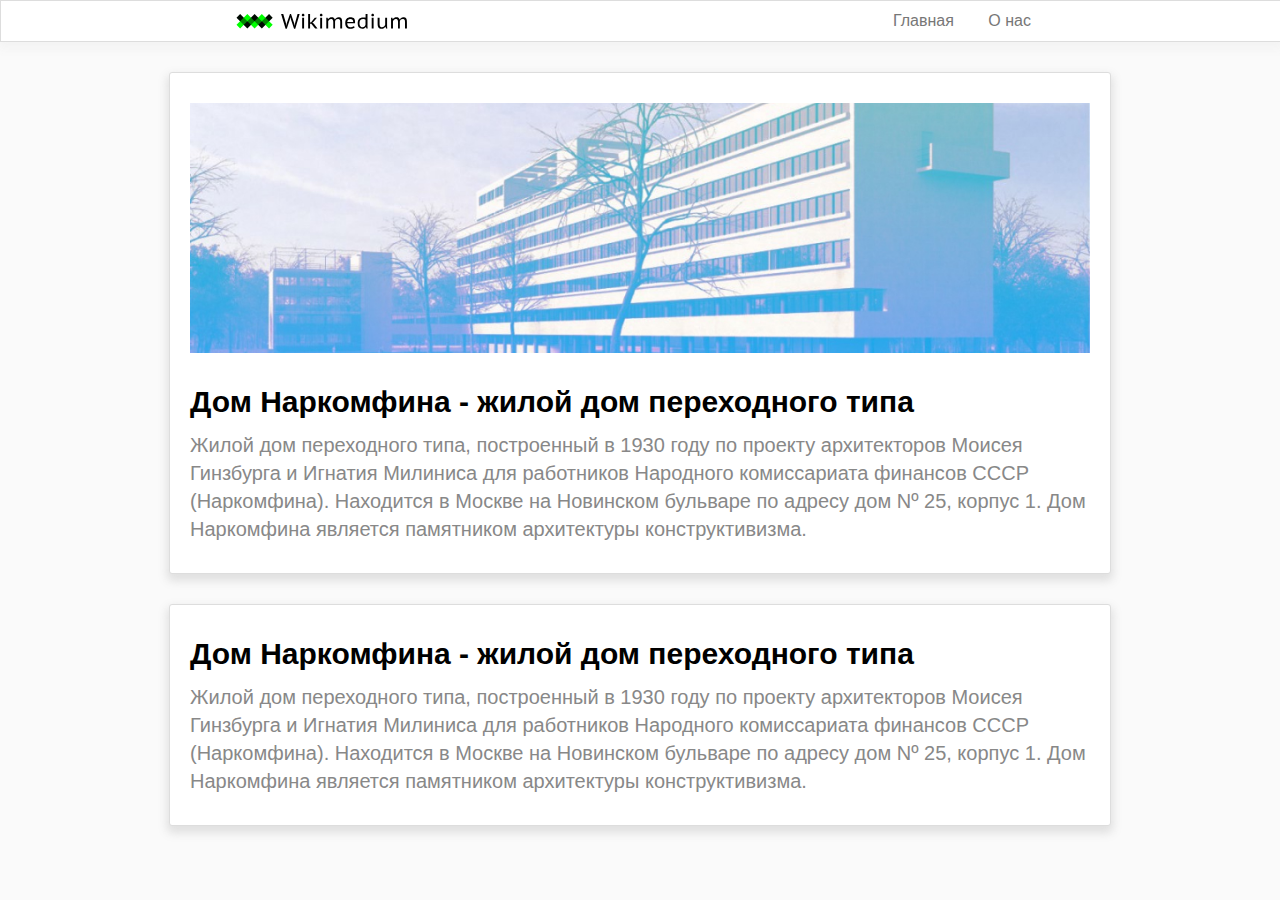
==== commit 169064fc: "new" ====
--- a/index.html
+++ b/index.html
@@ -1,1291 +1,58 @@
 <!DOCTYPE html>
 <html lang="en">
 
-<head>
-    <meta charset="UTF-8">
-    <meta name="viewport" content="width=device-width, initial-scale=1.0">
-    <title>Мой первый html</title>
-    <link rel="stylesheet" href="./stylesheet/reset.css">
-    <link rel="stylesheet" href="./stylesheet/first.css">
-    <script src="./javascript/jquery-3.7.1.js" charset="utf-8"></script>
-</head>
-<body>
-    <!-- шапка сайта -->
-    <nav class="menubar">
-        <img src="./image/logo.svg" alt="логотип викимедиум">
-        <ul>
-            <li><a href="./index.html">Главная</a></li>
-            <li><a href="./about.html">О нас</a></li>
-        </ul>
-    </nav>
+    <head>
+        <meta charset="UTF-8">
+        <meta property="og:title" content="Wikimedium" />
+        <meta property="og:description" content="Разработан для изучения основ веб-вёрстки, языка гипертекстовой разметки 
+                    HTML и каскадных таблиц стилей CSS" />
+        <meta property="og:image"
+            content="https://raw.githubusercontent.com/grinberg-kris/wikimedium/main/image/narkomfin.jpg" />
+        <meta property="og:type" content="profile" />
+        <meta property="og:url" content="https://grinberg-kris.github.io/wikimedium/index.html" />
+        <meta name="viewport" content="width=device-width, initial-scale=1.0">
+        <title>Wikimedium</title>
+        <link rel="stylesheet" href="./stylesheet/reset.css">
+        <link rel="stylesheet" href="./stylesheet/first.css">
+        <link rel="icon" type="image/x-icon" href="image/favicon.ico" />
+        <link rel="icon" type="image/png" href="image/favicon.png" />
+        <script src="./javascript/jquery-3.7.1.js" charset="utf-8"></script>
+        <style>
+        @media screen and (max-width: 767px) and (orientation: portrait){
+            body {
+                background-color: white;
+            }
+        }
+        </style>
+    </head>
+    <body>
+        <!-- шапка сайта -->
+        <nav class="menubar" id="menu">
+            <img src="./image/logo.svg" alt="логотип викимедиум">
+            <ul>
+                <li><a href="./index.html">Главная</a></li>
+                <li><a href="./about.html">О нас</a></li>
+            </ul>
+        </nav>
 
-    <!-- главна страница сайта -->
-    <article>
-        <h1>Дом Наркомфина  – жилой дом<br> переходного типа</h1>
-        <p>Дом Наркомфи́на — один из знаковых памятников архитектуры советского <a
-            href="https://ru.wikipedia.org/wiki/Авангард_(искусство)">авангарда</a> и <a
-            href="https://ru.wikipedia.org/wiki/Конструктивизм_(искусство)">конструктивизма</a>. Построен в <a
-            href="https://ru.wikipedia.org/wiki/1928_год">1928</a>—<a
-            href="https://ru.wikipedia.org/wiki/1930_год">1930</a>
-        годах по проекту архитекторов <a href="https://ru.wikipedia.org/wiki/Гинзбург,_Моисей_Яковлевич">Моисея
-            Гинзбурга</a>, <a href="https://ru.wikipedia.org/wiki/Милинис,_Игнатий_Францевич">Игнатия Милиниса</a> и
-        инженера <a href="https://ru.wikipedia.org/wiki/Сергей_Львович_Прохоров">Сергея Прохорова</a> для работников
-        <a href="https://ru.wikipedia.org/wiki/Народный_комиссариат_финансов_СССР">Народного
-            комиссариата финансов СССР</a> (Наркомфина). Автор замысла дома Наркомфина М. Я. Гинзбург определял его как
-        «опытный дом
-        переходного типа». Дом находится в <a href="https://ru.wikipedia.org/wiki/Москва">Москве</a> по адресу: <a
-            href="https://ru.wikipedia.org/wiki/Новинский_бульвар"></a>Новинский бульвар, дом 25, корпус 1.
-        </p>
-        <p>С начала 1990-х годов дом находился в аварийном состоянии, был трижды включён в список «100 главных зданий мира,
-        которым
-        грозит уничтожение». В 1986 начато исследование и работа над проектом реставрации дома по инициативе <a
-            href="https://ru.wikipedia.org/wiki/Гинзбург,_Владимир_Моисеевич">Владимира
-            Гинзбурга</a>; в 1998 году проект отмечен первой премией фестиваля «Зодчество». В 2016—2020 годах дом
-        отреставрирован по
-        проекту АБ «Гинзбург Архитектс». Результаты исследования и реставрации опубликованы. Сейчас Дом Наркомфина
-        — и
-        памятник архитектуры, и жилой дом.
-        </p>
-        <br>
-        <p>В 2021 году Музей современного искусства «Гараж» инициировал масштабное исследование Дома Наркомфина, в том числе
-        истории жизни его создателей и обитателей на протяжении почти ста лет. Полученное знание становится основой
-        экскурсионных маршрутов, публикаций, разнообразных публичных и просветительских проектов, выстроенных вокруг
-        легендарного дома. Помимо этого, для жильцов дома, патронов Музея и владельцев карт GARAGE доступно кафе Дома
-        Наркомфина, а на первом этаже жилого корпуса открылся книжный магазин.
-        </p>
-        <img src="https://upload.wikimedia.org/wikipedia/commons/thumb/3/30/Moscow%2C_Narkomfin_building_in_May_2021_03.jpg/548px-Moscow%2C_Narkomfin_building_in_May_2021_03.jpg"
-        alt="Фото дома Наркомфи́на">
-    </article>
-
-    <!-- меню sidebar -->
-    <nav class="sidebar">
-        <h2>Содержание</h2>
-        <ol>
-            <li><a href="#1_link">История создания дома Наркомфина</a></li>
-            <ol>
-                <li><a href="#1.1_link">ОСА и Стройком</a></li>
-                <li><a href="#1.2_link">Сотрудничество М. Я. Гинзбурга и Н. А. Милютина</a></li>
-            </ol>
-            <li><a href="#2_link">Идеология «опытного коммунального дома переходного типа»</a></li>
-            <li><a href="#3_link">Участок</a></li>
-            <li><a href="#4_link">Состав жилого комплекса</a>
-            </li>
-            <li><a href="#5_link">Архитектура</a></li>
-            <ol>
-                <li><a href="#5.1_link">Пространственная организация комплекса</a></li>
-                <li><a href="#5.2_link">Дом Наркомфина и 5 принципов Ле Корбюзье</a></li>
-                <li><a href="#5.3_link">Конструкции и материалы</a></li>
-                <li><a href="#5.4_link">Интерьеры</a></li>
-            </ol>
-            <li><a href="#6_link">Критика проекта</a></li>
-            <ol>
-                <li><a href="#6.1_link">С технической стороны</a>
-                </li>
-                <li><a href="#6.2_link">С бытовой стороны</a></li>
-            </ol>
-            <li><a href="#7_link">История эксплуатации и проект реставрации</a></li>
-            <ol>
-                <li><a href="#7.1_link">Развитие городского окружения</a></li>
-                <li><a href="#7.2_link">Перестройки</a></li>
-                <li><a href="#7.3_link">Причины ветхости дома</a>
-                </li>
-                <li><a href="#7.4_link">Новейшая история дома и реставрация</a></li>
-            </ol>
-            <li><a href="#8_link">Значение проекта в исторической перспективе</a></li>
-            <li><a href="#9_link">Реальная жизнь в доме Наркомфина</a></li>
-            <ol>
-                <li><a href="#9.1_link">Известные жители</a></li>
-            </ol>
-        </ol>
-    </nav>
-
-    <!-- основной контент -->
-    <article>
-        <br>
-        <h2 id="1_link">
-            История создания дома Наркомфина
-        </h2>
-        <hr>
-        <h3 id="1.1_link">ОСА и Стройком</h3>
-        <p>Дом Наркомфина, или 2-й дом Совнаркома (СНК) РСФСР, стал одним из экспериментальных домов, построенных по
-            результатам
-            теоретических исследований Секции типизации Стройкома РСФСР, созданной по инициативе М. Я. Гинзбурга и
-            работавшей под
-            его руководством в 1928—1929 годы (в работе также участвовали входившие в объединение ОСА М. О. Барщ, В. Н.
-            Владимиров,
-            А. Л. Пастернак, Г. Р. Сум-Шик). Как сказано в монографии Йоганнеса Крамера[de] «Das Narkomfin Kommunehaus In
-            Moskau
-            1928—2012», «аналогичные устремления существовали в то же время и в Германии, где этими вопросами занимался
-            Исследовательский институт экономической эффективности в строительстве и жилищном хозяйстве (RfG[de]), хотя
-            полученные
-            им результаты были менее радикальными и менее призрачными».
-        </p>
-        <p>
-            Учреждению секции предшествовала работа в 1928 году комиссии Стройкома по отбору типовых проектов жилья для
-            строительства. Комиссия пришла к выводу, что большинство известных на тот момент проектов не может быть
-            использовано как
-            типовые, поэтому для разработки типовых проектов была создана Секция типизации. Подготовкой для работы над
-            новым
-            форматом жилья также стала работа над домом Госстраха на Малой Бронной (1926—1927, М. Я. Гинзбург и В. Н.
-            Владимиров) и
-            конкурс на «эскизный проект жилого дома трудящихся», проведённый журналом «Современная архитектура» (Гинзбург
-            подал на
-            конкурс проект «Коммунального дома А-1»). Выставка проектов конкурса состоялась в июне 1927 года.
-        </p>
-        <p>
-            Результаты исследования секции М. Я. Гинзбург доложил на пленуме Стройкома РСФСР, где было принято
-            постановление,
-            рекомендовавшее несколько разработанных жилых ячеек к массовому строительству, а остальные — к
-            опытно-показательному,
-            начиная с 1928 года. Согласно этому постановлению было построено шесть «экспериментальных коммунальных домов
-            переходного
-            типа» в Москве, Свердловске и Саратове. Все они служили для проверки результатов теоретических исследований
-            Секции
-            типизации и были созданы в рамках финансировавшейся государством программы экспериментального строительства 1929
-            года.
-            Проект дома Наркомфина создан в 1928—1929 годы, строительство велось в 1929—1930 годы.
-        </p>
-        <p>
-            С. О. Хан-Магомедов называет дом Наркомата финансов самым интересным из шести экспериментальных домов.
-        </p>
-        <h3 id="1.2_link"> Сотрудничество М. Я. Гинзбурга и Н. А. Милютина</h3>
-        <p>
-            Заказчиком жилого комплекса выступал нарком финансов РСФСР (1924—1929) Н. А. Милютин, известный как автор схем
-            социалистического расселения и градостроительных концепций соцгорода, он же определил функциональные
-            характеристики
-            будущего здания. Сотрудничество наркома Н. А. Милютина и архитектора М. Я. Гинзбурга началось несколько
-            раньше, на
-            строительстве дома Госстраха (1926—1927), — Милютин был инициатором строительства двух домов Госстраха в Москве.
-            Идеи Н.
-            А. Милютина об устройстве жилища воплотились при создании дома Наркомфина (Дома-парохода, или 2-го дома СНК).
-        </p>
-        <p>
-            По теории Милютина, «значительное повышение жизненного уровня рабочих и развитие обобществлённых форм
-            обслуживания
-            бытовых нужд трудящихся (общественное питание, ясли, детские сады, клубы и т. п.) постепенно уничтожают значение
-            семьи
-            как хозяйственного соединения. Этот процесс неизбежно приведёт, в конечном счёте, к полной переделке семейных
-            форм
-            общежития. <…> Задача раскрепощения женщины от мелкого домашнего хозяйства и вовлечение её в производство
-                заставляет нас ставить вопрос о всемерном содействии этому процессу».
-        </p>
-        <p>
-            Задача реализации этих принципов и была поставлена перед авторами проекта. Согласно Е. Милютиной, это был дом
-            «нового
-            быта».
-        </p>
-        <p>
-            Сметная стоимость строительства составила 10 млн рублей. Строительство жилого корпуса осуществлялось под
-            наблюдением
-            комиссии, возглавлявшейся Н. А. Милютиным. Коммунальный корпус и корпус прачечной строились без утверждённых
-            чертежей.
-        </p>
-        <br>
-        <h2 id="2_link">
-            Идеология «опытного коммунального дома переходного типа»
-        </h2>
-        <hr>
-        <img src="https://upload.wikimedia.org/wikipedia/commons/7/70/Moisei_Ginzburg.jpg" alt="Архитектор Моисей Гинзбург">
-        <p>
-            Идеи, связанные с планировочной и объёмной структурой, так же, как и с функциональным наполнением дома, изложены
-            в
-            публикациях журнала «Современная архитектура», докладе М. Я. Гинзбурга на пленуме Стройкома, а также в его
-            книге
-            «Жилище».
-        </p>
-        <p>
-            Секция типизации Стройкома РСФСР ставила перед собой задачи разработки экономичного решения проблемы жилья без
-            потери
-            его качества и даже с повышением комфорта, в частности, благодаря естественному освещению не только жилых, но и
-            подсобных зон, в т. ч. коридоров.
-        </p>
-        <p>
-            Гинзбург критически оценивал так называемое моссоветовское строительство («массовое жилищное строительство
-            Москвы первых
-            лет после революции»), считал «экономический эффект» доходного дома более высоким. Поэтому работа Секции
-            началась с
-            анализа типологии «дореволюционного «доходного дома» и её оптимизации.
-        </p>
-        <p>
-            Так М.Я. Гинзбург писал об этой работе в свой книге «Жилище»:
-        </p>
-        <blockquote>
-            Работа была начата с анализа ряда типов жилья в дореволюционном, так называемом «доходном доме». Анализ показал,
-            что
-            этот тип жилья при всем своем культурном убожестве и известной степени удовлетворял интересам средней и мелкой
-            буржуазии
-            и притом давал экономический эффект более высокий, чем например массовое жилищное строительство Москвы первых
-            лет после
-            революции.
-        </blockquote>
-        <p>
-            По словам Виктора Бухли, дом Наркомфина был домом переходного типа от «буржуазного дома» к «социалистической
-            коммуне»,
-            и, хотя содержал в себе ранее существовавшие «буржуазные» квартиры (ячейки K и 2F), был структурирован таким
-            образом,
-            чтобы облегчить переход индивида к полностью социализированной жизни (в ячейках F).
-        </p>
-        <p>
-            Авторы сохраняли объём и высоту жилых помещений, урезая как площадь, так и высоту подсобных. Были удалены вторые
-            лестницы и комнаты домработниц, уменьшены передние, ванные, спальни и кухни, причём последние — как по площади,
-            так и в
-            высоту. «Уплотнение» подсобных зон компенсировалось большей высотой хорошо освещённых гостиных. Рассчитывались
-            пропорции
-            квартир, оптимальные траектории движения человека внутри и схемы эффективной расстановки мебели. Приведённые в
-            книге
-            расчёты эффективности использования жилого пространства построены на рассмотрении отношения кубатуры к жилой
-            площади
-            квартир и параметра k (k=W/P, соотношение общей кубатуры здания к полезной площади жилых ячеек).
-        </p>
-        <p>
-            Секция Стройкома разработала несколько типов квартир-ячеек разного размера, названных буквами от A до F, причём
-            в
-            маленьких ячейках F размещалась душевая кабина, в больших ячейках А — ванна. Также был разработан «кухонный
-            элемент»
-            сокращённой площади, закрывающийся складной дверью-ширмой. Кухонные элементы были реализованы в доме на
-            Гоголевском
-            бульваре. Почти все созданные тематические жилые дома так называемого «переходного типа» предусматривали
-            наличие
-            завершённых индивидуальных квартир-ячеек и коммунальных зон для постепенного перехода к новому коллективному
-            образу
-            жизни.
-        </p>
-        <p>
-            Одной из ключевых позиций М. Я. Гинзбурга было создание изолированных квартир для отдельных семей: «Архитекторы
-            Секции
-            типизации пришли к выводу, что в условиях тех лет решение жилищной проблемы неотделимо от разработки типовых
-            проектов
-            экономичной малометражной (в первую очередь однокомнатной) квартиры для отдельных семей. Гинзбург
-            рассматривал жилую
-            ячейку будущего как предельно ужатую и экономную, но традиционную по структуре квартиру на одну семью. Пусть
-            даже
-            однокомнатную, но с индивидуальными кухней и ванной. В этом Гинзбург и его сотрудники-единомышленники были
-            согласны с
-            европейскими архитекторами, решавшими те же задачи, — Ле Корбюзье, Эрнстом Маем, Бруно Таутом, Ханнесом
-            Майером.
-        </p>
-        <p>
-            В работе Секции Стройкома, как и в выступлениях М. Я. Гинзбурга, отразилась борьба идеи экономичного, но
-            комфортного
-            дома с отдельными квартирами и общественным сервисом — с развивавшейся параллельно в тот же период идеей
-            дома-коммуны
-            (того же Стройкома) с полным обобществлением быта. М. Я. Гинзбург противопоставлял свой «коммунальный дом
-            переходного
-            типа» практике домов-коммун и жёстко критиковал последнюю. По словам М. Я. Гинзбурга, «коммунальный дом»
-            должен
-            «способствовать быстрейшему безболезненному переходу к более высоким формам хозяйства». Именно для этого был
-            запланирован развитый коммунальный блок с функциями общественного питания, стирки, уборки и присмотра за детьми
-            — так
-            же, как и минимальный размер кухонь в квартирах. Между тем М. Я. Гинзбург подчёркивает:
-        </p>
-        <blockquote>
-            «мы сочли совершенно необходимым создание ряда моментов, стимулирующих переход на более высокую форму
-            социально-бытового
-            уклада, но не декретирующих этот переход».
-        </blockquote>
-        <p>
-            Таким образом, называть «коммунальный дом» Наркомфина «домом-коммуной» принципиально неверно, так как дом
-            Наркомфина был
-            примером реализации идей противников идеологии дома-коммуны и принудительного обобществления быта.
-        </p>
-        <p>
-            Идеологическое объяснение неизбежности массового коммунального жилья было уже давно придумано в виде идеи
-            «обобществления быта» и принципиального отказа от индивидуальной квартиры как символа мещанского, буржуазного и
-            индивидуалистического хозяйства. Новым стало то, что именно во второй половине 1929 года отказ от семейной
-            квартиры был
-            декларирован на относительно высоком административном уровне (Совнарком РСФСР) и жильё с «обобществлённым бытом»
-            начало
-            в идеологическом смысле официально приобретать характер единственно возможного. Речь теперь могла идти не о
-            коммунальных квартирах с кухнями на несколько семей, а только об общежитиях с общими кухнями и ванными.
-        </p>
-        <p>
-            Однако существование концепции коммунального дома архитекторов ОСА в контексте идеологии советского государства,
-            в конце
-            1920-х — начале 1930-х всё более трансформирующейся под влиянием повестки сталинской индустриализации и риска
-            репрессий,
-            потребовало от архитекторов максимума гибкости в озвучивании и продвижении своих идей, что приводит к ряду
-            противоречий
-            в выступлениях разного времени. В частности, уже в 1929 году М. Я. Гинзбург говорит о необходимости
-            «100-процентного
-            обобществления производственных процессов жилья» и называет исполненную в доме НКФ задачу расселения 50
-            семейств, «всё
-            ещё семейств», — «узкой».
-        </p>
-        <p>
-            Основной акцент архитекторы сделали на встроенную мебель и компактные сантехнические ячейки. Именно отсюда берёт
-            начало
-            практика совмещения ванной комнаты с туалетом, реализованная во всех семейных квартирах дома Наркомфина и
-            знакомая
-            нескольким поколениям советских людей. «Они пытались сократить лишние движения обитателей квартир, а также
-            считали
-            необходимым предложить им питаться в общественных столовых, мыться в общественных банях, сдавать бельё в
-            механические
-            прачечные, читать и отдыхать в библиотеках и клубах».
-        </p>
-        <p>
-            Рассматривая дом Наркомфина как опытный, М. Я. Гинзбург не считал его типовым и настаивал на том, что создание
-            типовых
-            проектов жилых домов — путь неправильный, ведущий к «однообразию жилой застройки». Гинзбург считал важной
-            «максимальную
-            гибкость» стандартов и разработку таких стандартных элементов, «которые можно было бы всячески комбинировать <…>
-                варьировать типы жилья, используя одни и те же стандартные элементы»[уточнить].
-        </p>
-        <br>
-        <h2 id="3_link">Участок</h2>
-        <hr>
-        <p>
-            Под строительство дома для работников Наркомата финансов в апреле 1929 года была отведена территория огородов,
-            ранее
-            принадлежавших двум усадьбам, жилые дома которых были выстроены в XIX веке по красной линии Новинского бульвара;
-            в одном
-            из этих домов в 1910—1922 годы жил Ф. И. Шаляпин и сейчас располагается его дом-музей. Территория полого
-            спускается к
-            Пресненскому пруду, который к 1925 году был осушен и засыпан, а питавшая его река Пресня забрана на этом отрезке
-            в
-            трубу.
-        </p>
-        <br>
-        <h2 id="4_link">
-            Состав жилого комплекса
-        </h2>
-        <hr>
-        <p>
-            В проектной документации дом именовался 2-м домом СНК. Согласно проекту, комплекс должен был состоять из четырёх
-            корпусов:
-        </p>
-        <ol>
-            <li>жилого, на 50 семей и приблизительно 200 человек (построен);</li>
-            <li>коммунального с кухней, двумя столовыми — крытой внутри и летней на крыше, а также спортзалом и библиотекой
-                (построен,
-                кухня работала в 1930-е годы, продавая еду на вынос; столовая не заработала);</li>
-            <li>
-                отдельное круглое в плане здание детского сада с яслями планировалось в центральной части парка (не
-                реализовано; к 1934
-                году детский сад разместился в коммунальном корпусе; в книге «Жилище» Гинзбург писал: «вся свободная площадь
-                коммунального корпуса занята детским садом»; просуществовал до 1941 года);
-            </li>
-            <li>
-                «служебный двор», включающий механическую прачечную, сушилку и гараж, был обращён к Новинскому бульвару
-                (реализован;
-                прачечная функционировала, она обслуживала жильцов в 1930-е годы).
-            </li>
-        </ol>
-        <br>
-        <h2 id="5_link">Архитектура</h2>
-        <hr>
-        <h3 id="5.1_link">Пространственная организация комплекса</h3>
-        <p>
-            Основной (жилой) корпус вытянут с севера на юг с небольшим отклонением от меридиональной оси, в глубине участка,
-            в 165 м
-            от Новинского бульвара (Садового кольца). Коммунальный (общественный) корпус расположен под углом 90° к жилому
-            корпусу в
-            его южной части и соединён с ним крытым навесным переходом в уровне второго этажа. Объём прачечной находится в
-            северо-восточной части территории, ближе к Новинскому бульвару и композиционно связывает ансамбль с городом.
-            Согласно
-            первоначальному плану парка, прачечную и коммунальный корпус объединяла диагональная дорожка. Пройдя под жилым
-            корпусом,
-            можно было попасть на видовую площадку.
-        </p>
-        <h3 id="5.2_link">Дом Наркомфина и 5 принципов Ле Корбюзье</h3>
-        <p>
-            С. О. Хан-Магомедов отмечает созвучие дома Наркомфина 5 принципам Ле Корбюзье в целом: «здесь есть и столбы, и
-            плоская
-            крыша, и горизонтальные окна, и т. д.» и подчёркивает, что пять принципов были опубликованы в № 1 журнала
-            «Современная
-            архитектура» за 1928 год и взяты «на вооружение сторонниками конструктивизма, в том числе руководителями
-            ОСА», ср.:
-            «Дом Наркомфина стал одной из первых реализаций всех пяти принципов современной архитектуры, выдвинутых
-            европейским
-            мастером». Общение М. Я. Гинзбурга, ОСА и редакции СА с Ле Корбюзье во второй половине 1920-х годов было
-            достаточно
-            интенсивным.
-        </p>
-        <img
-            src="https://upload.wikimedia.org/wikipedia/commons/thumb/d/d6/Robert_Byron_1930s_Narkomfin_building_%28Architect_M._Ginzburg%29.png/600px-Robert_Byron_1930s_Narkomfin_building_%28Architect_M._Ginzburg%29.png">
-        <h4 id="5.2.1_link">Парк и открытый первый этаж</h4>
-        <p>
-            Важной частью ансамбля М. Я. Гинзбург считал парк, спроектированный на прямоугольном участке между объёмом
-            прачечной и
-            жилого корпуса («Весь дом расположен в парке»). Открытый первый этаж, приподнятый на 2,5 м от земли на
-            круглых
-            опорах, М. Я. Гинзбург объяснял, в числе прочего, стремлением «не разрезать домом территории парка».
-        </p>
-        <p>
-            Помимо парка, М. Я. Гинзбург объясняет открытый первый этаж экономичностью, возможностью преодолеть таким
-            образом
-            неровность участка, а также наименьшей пригодностью первого этажа для жизни и «возможностью оторвать здание от
-            земли, …
-            поднести восприятию человека пространственно чистым и ясным».
-        </p>
-        <h4 id="5.2.2_link">Внутренняя структура</h4>
-        <p>
-            Жилой корпус — шестиэтажное здание длиной 82,5 м и высотой 17 м, Вдоль восточного фасада сгруппированы спальни и
-            коридоры, вдоль западного гостиные, соответственно спальни получают утреннее солнце, гостиные — вечернее. Ближе
-            к торцам
-            расположены две лестничные клетки, связанные между собой и с квартирами двумя широкими коридорами (4 м в ширину
-            и 2,3 м
-            в высоту) на втором и пятом этажах. Коридоры М. Я. Гинзбург называет горизонтальными артериями и
-            противопоставляет их
-            вертикальным лестницам: коридоры должны были упростить жителям квартир связь с помещениями коммунальных
-            сервисов, а тот
-            факт, что коридоров в доме всего два, позволил сэкономить на нежилых пространствах в противовес жилым. С другой
-            стороны,
-            архитектор трактовал коридоры как общественные пространства («место общественного пребывания»).
-        </p>
-        <p>
-            Жилой корпус разделён по горизонтали на две части: в нижней половине было предусмотрено размещение семей,
-            которые
-            полностью сохранили свою старую хозяйственно-бытовую структуру, в верхней запланированы квартиры для
-            малосемейных:
-            одного человека или супружескую пару без детей. Соответственно, предполагалось, что нижняя половина корпуса
-            будет
-            постепенно удаляться от индивидуального хозяйства; поэтому в квартирах типа K есть крошечные (4 м²) кухни,
-            которые при
-            необходимости позволяют индивидуально готовить пищу, но которые в своём воплощении уже являются вариантом
-            замены,
-            компромиссного решения.
-        </p>
-        <p>
-            Верхняя половина с ячейками F имеет подведённый к жилому помещению газ на случай, если здесь также потребуется
-            подключить небольшой кухонный элемент. Кроме того, в конце коридора, соединяющего квартиры этого типа, есть
-            эрзац-кухня,
-            организованная уже в годы войны, где, хотя и в общей зоне, каждая семья может самостоятельно готовить или
-            разогревать
-            еду. Для обеспечения быстрого и безболезненного перехода к более высоким социальным формам домашнего
-            хозяйства,
-            обитателям предлагалось не обязательное, но возможное питание в столовой, стирка белья в прачечной, досуг в
-            библиотеке и
-            воспитание детей в детском саду.
-        </p>
-        <h4 id="5.2.3_link">Типы ячеек-квартир и их распределение</h4>
-        <p>
-            В доме Наркомфина по трактовке М. Я. Гинзбурга использованы три типа квартир-«ячеек», основанных на разработках
-            Секции
-            типизации Стройкома РСФСР. На втором и третьем этажах расположены 9 двухъярусных квартир типа К площадью
-            78 м²,
-            предназначенные для больших семей. Войти в квартиры типа К можно из коридора в уровне 2 этажа. Коридор соединяет
-            две
-            лестничные клетки и продолжается в том же уровне переходом в коммунальный корпус. С востока к коридору 2 этажа
-            примыкает
-            открытая терраса той же ширины. В ячейках K площадь гостиной, или «жилой комнаты» — 25 м², её высота 5 м.
-            В части,
-            разделённой на два яруса высотой по 2,3 м, внизу расположены: соединённая с коридором терраса, передняя и кухня
-            площадью
-            4,3 м², вверху две спальни 19,88 и 12,1 м² с ванной и туалетом (совмещёнными). Жилая площадь ячеек K 57—60 м²,
-            общая
-            площадь 82—83 м², (площадь квартиры № 11 составляет 100 м²). С момента заселения дома этот тип квартир
-            предназначался
-            для наиболее элитных семей по причине их вместительности, удобства и большей «жилплощади».
-        </p>
-        <p>
-            Три этажа с 4 по 6 заняли 24 ячейки типа F площадью 35—36 м², рассчитанные на одного человека или на
-            семейную пару без
-            детей. По замыслу архитекторов ячейки F обеспечивают лишь самые основные функции повседневной социализированной
-            жизни:
-            сон в спальных нишах, личная гигиена в душевой кабине и приватные занятия в просторной, высотой 5 м, гостиной.
-            Приготовление и приём пищи, уход за детьми, отдых и развлечения, ранее осуществлявшиеся в дореволюционных формах
-            жилища,
-            были вынесены в коммунальные пространства комплекса. Ячейка F состоит из гостиной высотой 3,6 м, прихожей и
-            санузла при
-            входе и спальной ниши со встроенным шкафом, душевой кабиной и раковиной; высота всех помещений, кроме гостиной,
-            2,3 м.
-            Ячейки выстроены в два яруса: на западный фасад выходят окна гостиных, на восточный фасад между двумя лентами
-            окон
-            спален в уровне пятого этажа выходит галерея, соединяющая входы всех ячеек типа F, расположенных между
-            лестничными
-            клетками. При выбранной планировке гостиная и спальная ниша открыты друг другу, визуально и пространственно, чем
-            обеспечивалось двухстороннее освещение и проветривание. Единственными закрытыми пространствами квартиры являлись
-            душевая
-            кабина с умывальником и туалет. При необходимости визуальное и физическое разделение спальной ниши и гостиной
-            достигалось карнизом с занавеской, как и предусматривалось одним из вариантов ячейки типа F. В малометражных
-            квартирах F
-            нет кухонь. Отсутствие кухонь, по В. Бачли, служит предельным выражением социализированной жизни и нового
-            быта.
-            Жилая комната оборудована небольшим «кухонным элементом» для подогрева пищи (фактически газовая плита,
-            установленная в
-            жилой комнате).
-        </p>
-        <p>
-            В торцах дома расположены ячейки 2F: сдвоенные ячейки типа F с ванной вместо душевой кабины и квартиры большего размера,
-            а в южном торце, две увеличенные ячейки K площадью более 100 м², отмеченные на фасаде полукруглыми балконами. Ячейки 2F
-            в целом дублируют структуру ячеек F. В них две гостиных высотой 3,6 м, а также столовая, передняя, ванная, туалет и
-            кухня высотой 2,3 м. М. Я. Гинзбург называет ячейки 2F «в социально-бытовом отношении <…> обычными квартирами с более
-                рациональным распределением высот, а потому и с более интересным пространственным решением», однако ничего не
-                говорит ни о количестве ячеек 2F в доме, их площади, и количестве комнат в них. Виктор Бачли приводит следующие
-                данные. Вдоль каждой лестничной клетки расположены ячейки 2F двух типов: двухуровневые (три квартиры на 6-м
-                этаже), остальные одноуровневые (три квартиры на 4-м этаже). Все комнаты ячеек, по аналогии с дореволюционными
-                квартирами визуально и физически отделены друг от друга стенами и дверными проёмами. Вдоль южной лестничной клетки
-                находятся две «сочленённые ячейки К» (англ. articulated K-units — определение Бачли). Этот тип квартир никогда не
-                упоминался ни в рекомендациях Стройкома РСФСР, ни в работах Гинзбурга, его учеников и комментаторов. Отличается от
-                ячеек К существенно большей площадью, наличием дополнительного туалета и столовой на нижнем уровне, а также большими
-                полукруглыми балконами. Общая площадь торцевых ячеек 2F составляла от 77 (кв. № 14) до 114 м² (кв. № 18, пять
-                комнат).
-        </p>
-        <p>
-            В южной части дома на уровне плоской кровли, в седьмом ярусе, располагались комнаты типа общежития, где были реализованы
-            опубликованные Николаем Милютиным в «Соцгороде» жилые ячейки на одного человека. Часть из них — на одного человека,
-            часть — на двух, площадью соответственно 9 и 15 м², высотой 2,6 м, объединённые общим санузлом и душем между каждыми
-            двумя комнатами. Во второй половине 1930-х годов это были уже вполне обособленные квартиры №№ 50 и 51 Наркома
-            земледелия РСФСР Лисицина Н. В. и Управделами СНК Герасимова И. С.
-        </p>
-        <p>
-            В доме НКФ планировалось не только опробовать новые методы строительства и изучить их эффективность — «в доме Наркомфина
-            сами люди должны были стать частью архитектурных экспериментов. Только так можно понять на самом деле бессмысленное с
-            экономической и организационной точек зрения многообразие различных типов квартир с многочисленными вариантами их
-            исполнения».
-        </p>
-        <p>
-            По данным Архнадзора, Гинзбург никогда не публиковал осуществлённый вариант планов дома и не упоминал о наличии в нём
-            квартиры Милютина. Поэтому ни в одном из источников времён СССР, как и в российских источниках двух последующих
-            десятилетий не найти достоверных данных о количествах квартир-ячеек F, K и 2F в доме НКФ. Нет таких данных и в
-            монографии Овсянниковой Е. Б. и Милютиной Е. Н. «Жилой комплекс „Дом Наркомфина“, Москва, Новинский бульвар, 25», 2015.
-            Впервые данные по количественному составу разнотипных квартир приведены в монографии Виктора Бачли 1999 года.
-        </p>
-        <p>
-            Обследование дома Наркомфина, проведённое в 1994 году профессором МАрхИ Еленой Овсянниковой и швейцарскими студентами из
-            Женевы, которыми руководил Жан-Клод Люди (фр. Jean-Claude Ludi), показало, что его внутренняя структура оказалась
-            ещё сложнее, чем было заявлено в проекте. Нестандартные квартиры, как оказалось, были на каждом этаже, хотя большинство
-            их — типовые. Общее число вариантов жилых ячеек могло доходить до одиннадцати (включая помещение для консьержа, «студию»
-            на верхнем этаже, общежитие на кровле, пентхаус самого Милютина и обозначенные квартирами комнаты для прислуги площадью
-            10—11 м² в торцах жилого корпуса на 4 и 6 этажах, радом с большими квартирами начальства — №№ 13, 16, 45 и 47). В конце
-            коридора пятого этажа (на месте кв. 43) находилась общая кухня, организованная уже в 1940-е годы, а из самого коридора
-            был доступ в чуланы для хранения вещей, не всегда помещавшихся в ячейки «F».
-        </p>
-        <p>
-            В обстоятельной монографии Йоганнеса Крамера[de] (профессор ТУ Берлин; 2013), содержащей наиболее полные результаты
-            исследований внутренней структуры и компоновочных решений дома Наркомфина отмечено: «Неоднократно упомянутая
-            противоречивость проекта заключается в том, что Гинзбург и Милинис очевидно не могли или не хотели выбрать единую
-            последовательную концепцию организации жилого пространства. Напротив различные типы квартир не только скомпонованы и
-            оборудованы совершенно различно, но и спроектированы для совершенно различных групп пользователей так, что в целом
-            возникла своего рода энциклопедия нового жилья с четырьмя принципиально различными типами квартир, каждая из которых, в
-            свою очередь, имеет собственные варианты исполнения».
-        </p>
-        <h4 id="5.2.4_link">
-            Архитектура коммунального корпуса
-        </h4>
-        <p>
-            «Обобществлённый», или коммунальный, корпус состоит из объёма лестницы — лаконичного белого параллелепипеда, в западной
-            части, и расположенного за ним основного функционального объёма. В уровне второго этажа к лестнице примыкает навесной
-            переход к жилому корпусу; лестничный объём в своей верхней части выше основного, поскольку кровля решена как
-            эксплуатируемая и лестница обеспечивает выход на неё. Лестница освещена вертикальным окном в её южной стене. Внутреннее
-            пространство основного объёма разделено по высоте на 2 яруса высотой 4,9 и 5,1 м, северный фасад на всю высоту закрыт
-            сплошным витражом, причём контур остекления вынесен вперёд и межярусное перекрытие к стеклу не примыкает. Южная часть
-            коммунального корпуса, приблизительно на треть его глубины разделена на 4 яруса, причём 2 и 4 этажи выходят в
-            примыкающие к ним двухсветные пространства северной части как балконы.
-        </p>
-        <img src="https://upload.wikimedia.org/wikipedia/commons/thumb/3/30/Narkomfin_Building_Moscow_2007_03.jpg/600px-Narkomfin_Building_Moscow_2007_03.jpg" alt="Южный фасад здания">
-        <h4 id="5.2.5_link">
-            Фасады
-        </h4>
-        <p>
-            Лаконичные фасады сочетают белый цвет стен, большие плоскости остекления и открытые в некоторых частях для обозрения
-            круглые колонны чёрного цвета. Фасады отражают внутреннюю структуру дома. На восточном фасаде окна спален, коридора 5
-            этажа и углубление террасы 2 этажа складываются в горизонтальные ленты. В основании каждой ленты остекления расположены
-            вынесенные вперёд протяжённые «полочки» подставок для цветов с тонкими прорезями водостоков.
-        </p>
-        <p>
-            На западном фасаде окна гостиных ячеек F складываются в верхней части в две крупные ленты. Несколько более сложную
-            геометрию нижней части определяет структура ячеек K, чередующих большие окна гостиных и окна кухонь меньшего размера.
-            Обе лестничные клетки выходили на западный фасад вертикальными окнами. Северный торцевой фасад лишён окон и оживлён лишь
-            выступом балкона, хорошо освещённый южный решён пластичнее — три выступа полукруглых балконов размещены в уровне
-            третьего, пятого и шестого этажей.
-        </p>
-        <h3 id="5.3_link">
-            Конструкции и материалы
-        </h3>
-        <p>
-            Строительство Дома Наркомфина стало площадкой для опытов с передовыми строительными технологиями своего времени, многие
-            из которых уже были известны на Западе, но были адаптированы к реалиям Советской России, прежде всего, в результате
-            экспериментов компании Технобетон, основанной в 1925 году и возглавлявшейся С. Л. Прохоровым, который обладал опытом
-            работы как в России, так и в Германии.
-        </p>
-        <p>
-            По словам И. А. Казуся, «Кроме «Техбетона», в стране тогда не было другого коллектива, готового к реализации замысла
-            Гинзбурга».
-        </p>
-        <p>
-            Конструктивная схема дома включает несущий монолитный железобетонный каркас, самонесущие наружные и внутренние стены из
-            бетонитовых камней и перекрытия из монолитного железобетона с заполнением из пустотелых бетонитовых камней. Жилой корпус
-            разделен на три блока двумя деформационными швами. Монолитные ленточные фундаменты имеют различную глубину заложения,
-            разное сечение и армирование в зависимости от состояния грунтов на конкретных участках.
-        </p>
-        <h4 id="5.3.1_link">
-            Железобетонный каркас
-        </h4>
-        <p>
-            Несущая конструкция всех корпусов — монолитный железобетонный каркас. Для армирования применялась гладкая сталь со
-            спиральной обмоткой.
-        </p>
-        <blockquote>
-            «Статическую нагрузку несут круглые железобетонные столбы с арматурой Консидера. В поперечном направлении расстояние
-            между осями 3,50 и 4,50 м. В продольном направлении — 3,75 м. Столбы в продольном и поперечном направлении связаны
-            железобетонными прогонами. В поперечном направлении имеются консоли по обе стороны, дающие общую глубину корпуса 10,15
-            м. Таким образом почти все столбы оказываются внутри архитектурного пространства, и наружные стены по каждому этажу
-            передают нагрузку столбам через консоли. Толщина столбов 35 см. Наружные стены выполнены из пустотелых шлакобетонных
-            камней типа „Крестьянин“ в полтора камня с засыпкой между камнями 6 см шлака. Общая толщина наружных стен 36 см».
-        </blockquote>
-        <h4 id="5.3.2_link">
-            Блоки Прохорова
-        </h4>
-        <p>
-            Важным нововведением С. Л. Прохорова стало использование блоков «холодного» бетонитового камня с двумя крупными
-            отверстиями: для междуэтажных перекрытий и внутри вертикальных стен между квартирами и в ограждении лестничных клеток.
-            Пустоты блоков использовали для прокладки канализационных, водосточных и вентиляционных каналов, размещённых внутри
-            здания.
-        </p>
-        <p>
-            «Холодные» блоки с двумя отверстиями М. Я. Гинзбург называет «обычными для немецкого бетонного строительства»
-            (действительно, они известны, в частности, в практике Баухауса). С. Л. Прохоров организовал производство похожих блоков
-            с крупными отверстиями прямо на стройплощадке дома Наркомфина с использованием станков для производства блоков
-            «Крестьянин», куда подкладывались деревянные вкладыши для изготовления отверстий. Впоследствии они получили название
-            «блоков Прохорова».
-        </p>
-        <p>
-            В составе межэтажных перекрытий бетонитовые блоки чередовались с балками из армированного бетона. Ширина основных
-            армированных балок, соединяющих колонны, — 40 см, между ними на расстоянии 50—60 см отливались дополнительные балки
-            шириной 10—15 см; между ними с помощью досок специальной опалубки (без гвоздей) укладывали бетонитовые блоки с
-            отверстиями внутри. Перекрытие получалось прочным и лёгким. Такая технология позволяла экономить до 20 процентов бетона
-            по сравнению с монолитной железобетонной плитой.
-        </p>
-        <h4 id="5.3.3_link">
-            Инженерные коммуникации
-        </h4>
-        <p>
-            Блоки Прохорова позволили спрятать каналы канализации, водоснабжения, вентиляции, а на южном фасаде ливневого стока, в
-            стены и перекрытия, освободив пространство квартир (поверху была проложена только электропроводка). Часть чугунных
-            канализационных труб была проложена в составе перекрытий, в местах стыковки больших и малых квартир-«ячеек» для
-            прокладки канализации использовались сдвоенные балки. Поскольку трубы заливали бетоном вместе с блоками и с арматурой,
-            это повлекло отложенные проблемы с доступом к ним для ремонта во время эксплуатации, который по этой причине не
-            осуществлялся, протечкам и последующей необходимости в разборке и замене части стен во время реставрации.
-        </p>
-        <h4 id="5.3.4_link">
-            Внешние стены
-        </h4>
-        <p>
-            Каркас колонн позволил снять конструктивную нагрузку с внешних стен, сделав их самонесущими, и позволил использовать
-            ленточные окна, отказавшись от вертикальных простенков. Данный материал напоминает поризованные керамические
-            блоки-«камни» со щелевидными пустотами внутри, широко используемые в современном строительстве, по размерам и другим
-            параметрам. В составе внешних стен блоки укладывали вперевязку в три слоя: снаружи целый блок, затем теплоизоляционный
-            слой шлака толщиной ок. 6 см и кладка в полблока в внутренней стороны. Стена получалась тонкой, 36 см, лёгкой и тёплой.
-            С. Л. Прохоров подчёркивал, что такая конструкция стены позволяет экономить до 25 % бетона, а её теплоизоляционный
-            эффект лучше, чем у кирпичной стены в 2,5 кирпича.
-        </p>
-        <h4 id="5.3.5_link">
-            Другие экспериментальные материалы
-        </h4>
-        <p>
-            Камышит и соломит, материалы, нередко упоминаемые в связи с Домом Наркомфина и строительством периода авангарда в целом,
-            представляют собой теплоизоляционные материалы — аналог современной минеральной ваты органического происхождения, — из
-            сухой травы или соломы. В доме Наркомфина камышит и соломит были использованы в небольшом количестве, преимущественно
-            для теплоизоляции мест, в которых балки основного каркаса выходят на внешний контур, ради того, чтобы избежать
-            возникновения «мостиков холода».
-        </p>
-        <p>
-            Фибролит — прессованные плиты из деревянной стружки и опилок, можно считать предтечей современного ДСП[уточнить] или
-            ДВП. В доме Наркомфина фибролит использовался только для межкомнатных перегородок в виде плит 600 х 300 х 60 мм,
-            покрытых слоем штукатурки 15-20 мм. Этот материал не выдержал испытания временем, плиты деформировались и утратили
-            несущую способность.
-        </p>
-        <p>
-            Ксилолит — покрытие пола из опилок, связанных магнезитом, по эксплуатационным качествам аналогичен цементному наливному
-            полу, но теплее и мягче. В доме Наркомфина толщина напольного покрытия из ксилолита — 2 см, его укладывали в 2 слоя.
-            Покрытие сохранилось и законсервировано в Коммунальном корпусе и на ступеньках лестниц. Ксилолит по-прежнему применяется
-            в интерьерах промышленных помещений.
-        </p>
-        <p>
-            Плоская гольццементная кровля дома утеплена шлаком и снабжена водостоками, проведёнными в теле внешних стен дома, в
-            частности, на южном торце. Мощение кровли было выполнено бетонными плитками с заполнением из гальки. Примерно 30—35 %
-            плиток сохранилось и законсервировано по время реставрации 2017—2020 годов.
-        </p>
-        <p>
-            Технологические решения кровли с теплоизоляцией «торфоплитами» из прессованного торфа и гидроизоляцией битумом следовали
-            схеме, разработанной ведущим германским специалистом по плоским крышам Эрнстом Маем.
-        </p>
-        <h4 id="5.3.6_link">
-            Цветочницы
-        </h4>
-        <p>
-            Ленты цветочниц на восточном фасаде — характерный элемент архитектуры дома. Помимо декоративной, они несли и
-            функциональную нагрузку, поскольку были задуманы для дополнительной защиты стены от влаги. Лотки цветочниц установлены
-            на железобетонных консолях с арматурными выпусками, закрепленными при строительстве во внешней части стен. После монтажа
-            консолей на месте отливали дно и борт лотка. Пунктир цветочниц хорошо виден на старых фотографиях и прочитывается как
-            часть архитектурного решения «ленточного» фасада и находит аналогии на фасадах других зданий периода авангарда.
-        </p>
-        <p>
-            Согласно замыслу, землю насыпали прямо в цветочницы, а вода полива отводилась через дренажные отверстия на их внешней
-            стороне. В 1950-е — 1960-е годы отверстия заделали, вода стала попадать в трещины между штукатуркой и кладкой стен и
-            вызвала разрушение их поверхности.
-        </p>
-        <h3 id="5.4_link">
-            Интерьеры
-        </h3>
-        <h4 id="5.4.1_link">
-            Освещение
-        </h4>
-        <p>
-            Архитекторы дома Наркомфина уделяли большое внимание освещённости внутренних пространств. «Лучшей системой», зрительно
-            расширяющей пространство, М. Я. Гинзбург называет «горизонтальную световую ленту, подтянутую к потолку». При этом по
-            словам архитектора «горизонтальная лента даёт значительно более равномерную освещённость». Расчёты коснулись и
-            оптимальных отрезков стены выше и ниже окна: в обоих случаях оптимальной названа высота простенка 1 м сверху или снизу.
-            Идеальным же решением признано сплошное остекление, апробированное в доме Наркомфина на примере витража коммунального
-            корпуса.
-        </p>
-        <h4 id="5.4.2_link">
-            Сдвижные окна
-        </h4>
-        <p>
-            Одно из нововведений дома Наркомфина — окна, скользящие по направляющим, сходные с изобретёнными Ле Корбюзье и Пьером
-            Жаннере. Они были «доработаны» с учётом климата. Ленточные окна включали два элемента: подвижные и неподвижные.
-            Неподвижные с железобетонными рамами, подвижные — с дубовыми, скользящими на стальных роликах по стальному направляющему
-            рельсу и прижимающейся к бетону рукояткой с эксцентриком. Места прижима в окне с деревянной рамой были обиты
-            брезентом и войлоком. Внешняя часть неподвижных рам была выполнена из бетона с открытой поверхностью, внутренняя — из
-            сосны и покрашена в белый цвет. Подвижные части были выполнены из некрашеного дуба.
-        </p>
-        <h4 id="5.4.3_link">
-            Цвет
-        </h4>
-        <p>
-            Эксперименты с цветом в доме Наркомфина стали продолжением опытов, начатых М. Я. Гинзбургом в архитектурной комнате
-            бывшего МВТУ (ныне МГТУ им. Н. Э. Баумана) и признанных автором не очень удачными: «длительное пребывание в этой комнате
-            утомляло». Работой по подбору цветовых решений квартир дома Наркомфина руководил художник из Баухауса профессор Хиннерк
-            Шепер[de]. Стены в квартирах не оклеивали обоями, а гладко окрашивали — тёплые гаммы колеров для одних квартир и
-            холодные для других. В квартирах тёплой гаммы для потолка была выбрана светлая охра, для стен лимонно-жёлтый. В холодной
-            гамме для потолка использовали голубой оттенок брауншвейг, стены же были голубоватого и зеленоватого оттенков. В
-            обоих случаях была выбрана менее интенсивная гамма, чем в опыте с комнатой МВТУ.
-        </p>
-        <p>
-            «Опыты показали, что тёплая гамма пространственно ограничивает объём: холодная же, наоборот, как бы расширяет
-            помещение», — пишет М. Я. Гинзбург. Вывод, сделанный архитекторами из экспериментальной раскраски интерьеров — следует
-            быть чрезвычайно осторожным в выборе цвета, а яркий цвет уместен на потолке, куда мы смотрим не так часто: поэтому
-            основной, более яркий тон в окраске квартир дома Наркомфина применялся именно на потолках.
-        </p>
-        <p>
-            Во всех жилых помещениях семейных квартир полы из дубового паркета (широкий паркет 8 см). В ванных комнатах, по крайней
-            мере, трёхкомнатных квартир до 1960 года сохранялись полы из пробкового дерева, позднее заменены кафельной плиткой.
-            Электропроводка открытого типа — витой провод на фарфоровых изоляторах. Электровыключатели поворотные, как и розетки,
-            также фарфоровые.
-        </p>
-        <h2 id="6_link">
-            Критика проекта
-        </h2>
-        <hr>
-        <p>
-            Дому Наркомфина посвящено большое количество публикаций, как в советских, так и в зарубежных источниках. В западных
-            источниках описания дома Наркомфина нередко сопровождаются определениями «утопия» и «утопический» — «проект дома
-            Наркомфина — продукт утопических мечтаний молодого Советского государства» (англ. utopian housing project). В
-            советских публикациях авторы старались избегать такой трактовки, привычно используя лексику типа «эксперимент»,
-            «экспериментальный», «переходного типа» и тому подобной, не акцентируя внимание на его результатах.
-        </p>
-        <h3 id="6.1_link">
-            С технической стороны
-        </h3>
-        <p>
-            Объектом критики, в первую очередь со стороны качества использованных строительных материалов, стали несущие стены, так
-            как жилой корпус ни разу не ремонтировали за все почти 90 лет его существования. Штукатурка фасадов осыпалась, а стены
-            из кустарно выполненных цементных и шлаковых блоков, сделанных прямо на стройке, разрушались. Наполнителями в цементном
-            растворе служили разные подручные материалы, в том числе металлургический шлак, солома, камыш.
-        </p>
-        <p>
-            Каркасная конструкция дома на опорах весьма затруднила устройство в нём вертикальных коммуникаций, не говоря о
-            промерзании нижнего жилого этажа. Канализационные стояки пришлось утеплять и пропускать в нестандартных, специально
-            утолщённых колоннах, что первоначально не учитывалось в эскизном архитектурном решении. Ряд проблем вызвала и плоская
-            кровля и связанные с ней протечки. Исполнение такой кровли требует особой тщательности и качественных материалов,
-            которые в период строительства можно было достать только благодаря инициативе заказчика ранга Милютина. Такая кровля
-            требует постоянного ухода — прочистки загрязнённых или замёрзших внутренних водостоков, починки покрытия, регулярного
-            сбрасывания снега.
-        </p>
-        <p>
-            Использованный во внутренней отделке дома «камышит» оказался плохим звукоизолирующим материалом, в частности, в качестве
-            внутренних перегородок между первоначально «спальными комнатами», в силу обстоятельств заселённых различными семьями. По
-            этому поводу было высказано много критических замечаний. К моменту окончания войны вентиляционные шахты оказались
-            забитыми, вытяжная вентиляция повсеместно не работала. Из-за отсутствия Фиксационных чертежей здания, а также поэтажных
-            чертежей разводок водоснабжения, дом оказался фактически неремонтопригодным, чем объясняется непроведение капитальных
-            ремонтов за весь период его существования.
-        </p>
-        <p>
-            Эксперимент с устройством раздвижных горизонтальных окон «не достиг цели и вызвал нарекания жильцов». Ленточные окна
-            шириной во всю стену совершенно не отвечали реалиям московского климата. Места прижима в окне с деревянной рамой были
-            обиты брезентом и войлоком. Через пару десятилетий уплотнения износились, к тому же бетонные рамы стали осыпаться,
-            обнажая металлическую арматуру, сдвижные элементы окон заклинивали и в зимнее время пропускали холодный воздух.
-        </p>
-        <p>
-            Оборудование квартир не удалось сделать идеальным, ни стилистически, ни функционально. Например, там, где удавалось
-            поставить ванну, то это были громоздкие дореволюционные чугунные изделия, занимавшие слишком много места в габаритах
-            первоначально запланированных душевых кабин. Солидная по площади ванная комната была только в квартире Милютина.
-        </p>
-        <h3 id="6.2_link">
-            С бытовой стороны
-        </h3>
-        <p>
-            С бытовой стороны Дом Наркомфина также вызывал множество нареканий. Основой явилось нарушение заложенного в проекте
-            принципа заселения типовых ячеек (квартир), связанного с тяжелейшим жилищным кризисом в СССР. В Доме Наркомфина в
-            1940—1970-е годы были распространены примеры квартир-коммуналок, когда одной из семей приходилось жить в общей комнате,
-            а другой — в спальне. При этом минимальные размеры кухонь и санузлов приводили к скандалам и, в результате, к резкой
-            критике архитектуры авангарда и системы в целом. По-видимому, благополучными исключениями являлись квартиры бывших
-            наркомов Н. Милютина и Н. Семашко.
-        </p>
-        <p>
-            Не выдержал Дом Наркомфина и конкуренцию с традиционными в отношении строительных технологий домами, выстроенными по
-            инициативе Моссовета. Если в Доме Наркомфина лёгкие бетонные блоки разрушались, то толстые и непромерзаемые кирпичные
-            стены домов Моссовета до сих пор отличаются хорошей звукоизоляцией всех помещений и сохраняют микроклимат в
-            квартирах.
-        </p>
-        <p>
-            В итоге Дом Наркомфина так и не стал «домом-коммуной переходного типа» — к середине 1930-х годов утопические проекты
-            первых лет советской власти сошли на нет, да и сами жильцы отказались от этой идеи.
-        </p>
-        <p>
-            По словам современного автора «довольно быстро выяснилось, что номенклатурная элита не готова жить по утопическим
-            заветам Гинзбурга». По данным Виктора Бачли, в предвоенные годы почти половина домохозяйств (семей) дома Наркомфина
-            содержала домработницу и не показывала желания социализироваться.
-        </p>
-        <p>
-            Идущую вдоль нижнего коридора галерею, предназначенную для встреч и общения, быстро превратили в места для сушки белья,
-            позднее — в индивидуальные кладовки; терраса с садом на крыше так и не была достроена, а общей столовой почти никто не
-            пользовался. Жильцы с удовольствием покупали в столовой готовые блюда, однако предпочитали забирать их с собой в
-            квартиры, а не питаться вместе. В таком виде коммунальный корпус существовал недолго. Через некоторое время
-            общественное питание перестало удовлетворять основную массу жильцов, и кухня стала нерентабельной. Вслед за этим
-            изменилось и назначение двухсветных залов. Они были приспособлены вначале под типографию, а в дальнейшем — под
-            конструкторское бюро.
-        </p>
-        <p>
-            Успешно функционировали только два коммунальных хозяйственно-бытовых учреждения: прачечная и детский сад (в коммунальном
-            корпусе). Но и они во время войны были закрыты.
-        </p>
-        <p>
-            Авторы монографии советского периода (1986), посвящённой Дому Наркомфина, подводя итоги, писали, что «эксперимент с
-            организацией новых форм ведения социально-бытового хозяйства для начала 1930-х годов был преждевременным и оказался
-            несостоятельным».
-        </p>
-        <p>
-            Английский историк материальной культуры Виктор Бачли в своей работе 1999 года писал более откровенно, что «утопизм и
-            стремление к реформированию повседневной жизни, положенные в основу проекта дома Наркомфина, впали в немилость
-            практически сразу по его завершении. С началом пятилетки и консолидации власти Сталиным заложенные в проект идеи
-            коллективизма и феминизма были отвергнуты как левацкие и троцкистские».
-        </p>
-        <p>
-            По словам современного автора, искусствоведа, проживавшего в доме Наркомфина, «местные жители, владельцы ячеек,
-            наследники номенклатурных работников, Моисея Гинзбурга люто ненавидели за его отрицание быта».
-        </p>
-        <h2 id="7_link">
-            История эксплуатации и проект реставрации
-        </h2>
-        <hr>
-        <h3 id="7.1_link">
-            Развитие городского окружения
-        </h3>
-        <p>
-            В 1933—1935 году на территории, первоначально предназначавшейся для детского сада и яслей жилого комплекса (вдоль его
-            южной границы), по проекту архитектора Сергея Леонтовича был построен жилой дом работников Совнаркома (дом 25, корп.
-            10), композиционно никак не связанный с комплексом. СНК РСФСР выбрал архитектуру, более отвечающую преобладающему
-            климату, и построил дом в классическом стиле по проекту архитектора Леонтовича. Второй дом СНК был отчётливо
-            «буржуазным», состоящим из роскошных отдельных D-ячеек, предназначенных для размещения нуклеарных семей, с большими
-            отдельными кухнями.
-        </p>
-        <p>
-            В итоге сохранение усадебных построек по линии Новинского бульвара, а также строительство в границах первоначально
-            отведённого участка ещё одного жилого дома, чужеродного комплексу, не позволило полностью осуществить авторский замысел
-            по организации пространства. К 1934 году комплекс начал утрачивать композиционную целостность. Изменения коснулись парка
-            между жилым и общественным корпусами и прачечной. В 1937 году были пересажены деревья с Новинского бульвара, что
-            нарушило визуальные связи элементов композиции. Застройка «пространства первого этажа» прачечной исключила возможность
-            прохода через её объём на территорию комплекса. Вместе с тем фото немецкой аэросъёмки 1941 года показывает, что
-            диагональная дорожка парка от прачечной до сочленения обоих корпусов Наркомфина сохранилась.
-        </p>
-        <p>
-            Не были построены: детский сад и ясли, жилой корпус второй очереди (авторы проекта архитекторы М. Я. Гинзбург и Г. А.
-            Зунблат) и комплекс служебного дворика, объединяющего гараж для жильцов, прачечную, котельную. Сооружена была лишь
-            прачечная, использовавшаяся жильцами лишь в первые годы, а после войны перешедшая в ведомственное подчинение.
-        </p>
-        <p>
-            К началу 1940-х годов участок вдоль северной границы территории жилого комплекса (за дворовым фасадом корпуса прачечной
-            во всю его длину, и в глубину двора вплоть до дома Наркомфина с его восточной, северной и частично с западной сторон)
-            был выделен под ведомственный гараж СНК РСФСР, позднее Совмина РСФСР, его территория площадью около гектара была
-            покрыта асфальтом, гараж обнесён забором, а парк за домом с видом на Москва-реку был ликвидирован. Гараж просуществовал
-            до 1965 года. В начале 1950-х годов в непосредственной близости от дома Наркомфина была возведена одна из сталинских
-            высоток — жилой дом на Кудринской площади, ставшая архитектурной доминантой Краснопресненского района.
-        </p>
-        <h3 id="7.2_link">
-            Перестройки
-        </h3>
-        <p>
-            С середины 1930-х годов дом № 25, корп. 1 стоял на балансе Совета народных комиссаров, с 1946 года — Совета Министров
-            РСФСР вплоть до начала 1960-х годов. В 1961 году снят с баланса Совета Министров РСФСР и передан в общегородское
-            подчинение (в ЖЭК-6). Коммунальный блок остался на балансе Совмина РСФСР и выполнял функцию типографии.
-        </p>
-        <p>
-            В процессе строительства в выходящем на кровлю объёме, предназначенном для вентиляционной камеры, разместилась
-            двухуровневая квартира-«пентхаус» министра финансов Николая Милютина, спроектированная им для своей семьи с согласия М.
-            Гинзбурга.
-        </p>
-        <p>
-            Поскольку отдельно стоящее здание детского сада и яслей не было построено, значительную часть коммунального корпуса
-            отдали под детский сад. Из предусмотренных замыслом общественных функций этого корпуса в 1930-е годы в полную силу
-            заработала только кухня. Столовая работала вполсилы, поскольку жильцы предпочитали брать обеды на дом. Через
-            некоторое время общественное питание перестало удовлетворять основную массу жильцов, и кухня стала нерентабельной. Вслед
-            за этим изменилось и назначение двухсветных залов. Они были приспособлены вначале под типографию, а в дальнейшем — под
-            конструкторское бюро.
-        </p>
-        <p>
-            Идущую вдоль нижнего коридора галерею, предназначенную для встреч и общения, жильцы коммунальных квартир постепенно
-            превратили в индивидуальные кладовки. В 1930-е годы северная торцевая часть галереи второго этажа заложена с
-            образованием дополнительного помещения. В ячейках К — в процессе превращения их в коммунальные — парапеты галерей
-            верхних уровней повсеместно были заложены в 1930-е и 1940-е годы, на узких площадках галерей образованы дополнительные
-            кухни, тем самым визуально просторный характер квартир был сильно изуродован. Совмещённые санузлы квартир типов К и
-            2F повсеместно были переоборудованы в раздельные установкой дополнительных перегородок за счёт уменьшении площади ванных
-            комнат.
-        </p>
-        <p>
-            К 1936 году ввиду острого дефицита жилья пролёты между столбами-опорами первого этажа были застроены, здесь были
-            размещены дополнительные шесть квартир (сверх пятидесяти проектных) с частичным заглублением их в цоколь, в общий тамбур
-            которых (на две квартиры) с улицы можно было попасть спуском по четырём ступенькам вниз. По планировке трёхкомнатные
-            квартиры принципиально отличалась от имевшихся в доме. Включали три жилые комнаты, и отдельные кухню, ванную комнату и
-            туалет. Бачли называет их вполне сталинскими квартирами.
-        </p>
-        <p>
-            После репрессий 1937—1938 годов небольшие комнаты-квартиры №№ 13, 16, 45, 47 и большая квартира 43 семьи
-            репрессированного Д. З. Лебедя (стала коммунальной кухней) исчезают из реестров домохозяйств дома Наркомфина и, как
-            следует из поэтажных планов, приведённых в монографиях Крамера и Бачли, в сопредельных с большими квартирами
-            стенах были сделаны проходы, а сами комнаты таким образом были включены в их состав (№№ 13, 16, 45 и 47).
-        </p>
-        <p>
-            К началу 1990-х годов из двадцати четырёх ячеек F сохранили оригинальную планировку лишь четыре ячейки-квартиры, в
-            которых дифференциация пространства обеспечивалась занавесками — практика, отвечавшая первоначальным замыслам
-            архитекторов. В остальных квартирах этого типа была выполнена сегментация объёма посредством возведения стены с дверью,
-            чем обеспечивалось создание полностью изолированной спальной комнаты.
-        </p>
-        <p>
-            После войны в северной части цокольного этажа было организовано служебное общежитие (до войны это была отдельная
-            квартира на одну семью, глава которой, научный консультант Совета народных комиссаров, был репрессирован в 1937 году, а
-            на освободившуюся площадь вселились уже три семьи), третье в доме. Служебное помещение было также пристроено к
-            южному фасаду, надстроен коммунальный корпус. В 1959 году со стороны западного фасада дома пристроена лифтовая шахта,
-            соединённая переходами с основной лестницей и примыкающая вплотную к вытяжной трубе котельной.
-        </p>
-        <p>
-            Практически все трёхкомнатные квартиры нижних этажей превратились в коммунальные, к чему не были приспособлены;
-            минимальные размеры кухонь и санузлов приводили к скандалам. Минимальная ширина лестницы с двумя поворотами, соединяющей
-            оба яруса трёхкомнатных квартир, не позволяла поднимать по ней габаритную мебель, набиравшую популярность к началу
-            1960-х годов. По ней было невозможно спустить с верхнего яруса (где располагались спальни) гроб с телом умершего, и
-            покойника приходилось выносить на руках.
-        </p>
-        <p>
-            Как пишет в своих воспоминаниях о Доме Наркомфина Екатерина Милютина, «квартиры для одиночек заселили семьями, семейные
-            сделали коммунальными. Вместо закрытой столовой (коммунальный корпус) на пятом этаже сделали коммунальную кухню с рядами
-            плит и корыт. Детский сад закрыли, коммунальный корпус превратился в типографию. Прачечная сохранилась, но она
-            постепенно перестала обслуживать жильцов. В конце концов дом передали в ЖЭК, покрасили немыслимой жёлтой краской и
-            перестали ремонтировать».
-        </p>
-        <p>
-            По состоянию на начало 1960-х годов в доме насчитывалось 58 квартир со 178 жителями.
-        </p>
-        <h3 id="7.3_link">
-            Причины ветхости дома
-        </h3>
-        <p>
-            За все годы существования дома не было выполнено ни одного капитального ремонта. В конце 1970-х власти Москвы собирались
-            сделать капремонт, для чего выселили тридцать квартир, но так и не успели. Процесс расселения возобновился в конце
-            1980-х годов, однако по состоянию на начало 2008 года там проживало около 15 семей (в реальности одиночек).
-            Отсутствие капитального ремонта привело к тому, что дом очень сильно обветшал, его состояние долгое время оценивалось
-            экспертами как «критическое». В 2006 году дом Наркомфина был включён в список памятников мировой культуры,
-            находящихся под угрозой исчезновения Всемирного фонда памятников[en]. С 2010 года часть пустых квартир сдана в
-            аренду под мастерские либо жилые помещения, которые в основном заняла «творческая молодёжь», небезразличная к
-            архитектурному шедевру.
-        </p>
-        <p>
-            Отсутствие капитального ремонта дома (помимо окраски фасадов) объясняется тем, что дом оказался неремонтопригодным —
-            после войны 1941—1945 годов в архивах не оказалось детальных чертежей здания, а равным образом и чертежей коммуникаций
-            водоснабжения, канализации и вентиляции. Как сообщает Е. Б. Овсянникова (2015), «чертежи, чудесным образом,
-            были обнаружены в цюрихском архиве Ле Корбюзье». Фиксационные чертежи здания также нашлись в 2012 году в семейном
-            архиве А. Гинзбурга.
-        </p>
-        <p>
-            Долгое время в публичном пространстве отсутствовала информация о причинах бедственного положения дома Наркомфина, так и
-            о не решавшейся на протяжении десятилетий ситуации вокруг него. Причина оказалась простой — отношение московских властей
-            к эпохе авангарда. Градоначальник Юрий Лужков считал себя его идейным противником. Он не уставал повторять, что это
-            вредная и ошибочная архитектура. Западные, но не российские средства информации цитировали фрагмент выступления
-            Лужкова на открытии ТЦ «Новинский пассаж», состоявшемся 8 апреля 2004 года: «Какая радость, что в нашем городе
-            появляются такие замечательные торговые центры, не то, что этот мусор», — сказал Лужков, указывая в направлении
-            Наркомфина.
-        </p>
-        <h3 id="7.4_link">
-            Новейшая история дома и реставрация
-        </h3>
-        <p>
-            С начала 2000-х годов возникали дискуссии о судьбе дома, предполагавшие как снос здания, так и его значительную
-            перестройку. К 2012 году началось обрушение конструкций в коммунальном блоке. В 2014 появился проект реставрации Дома
-            Наркомфина, предложенный архитектурным бюро Kleinewelt Architekten, однако исследование самого здания и оригинальных
-            чертежей началось только в 2017 году. В том же был утверждён план реконструкции здания под руководством внука Моисея
-            Гинзбурга – Алексея и его бюро Ginzburg Architects. За ход реконструкции отвечала компания «Лига прав».
-            Реконструкция, целью которой было восстановление оригинальных внешней и внутренней планировки дома, ленточного
-            остекления, цветовых решений и отдельных элементов, была завершена в 2020 году.
-        </p>
-        <p>
-            В 2021 году Музей современного искусства «Гараж» совместно с издательством Strelka Press осуществил переиздание книги
-            архитектора Дома Наркомфина Моисея Гинзбурга «Стиль и эпоха. Проблемы современной архитектуры», а с 2022 года «Гараж»
-            проводит по Дому экскурсии. Помимо этого, для жильцов дома, патронов Музея и владельцев карт GARAGE доступно кафе
-            Дома Наркомфина, а на первом этаже жилого корпуса открылся книжный магазин.
-        </p>
-        <h2 id="8_link">
-            Значение проекта в исторической перспективе
-        </h2>
-        <hr>
-        <img src="https://upload.wikimedia.org/wikipedia/commons/thumb/e/e1/Narkomfin_building_2020-07.jpg/600px-Narkomfin_building_2020-07.jpg" alt="Западный фасад">
-        <p>
-            Дом Наркомфина, будучи задуман как исследовательский эксперимент как минимум в нескольких областях: социально-бытовой,
-            инженерно-конструктивной, объёмно-планировочной и пространственно-пластической, сохранил свою роль знакового примера
-            русского авангарда, что проявляется в живом интересе к нему со стороны архитекторов, преимущественно западных и части
-            российских, и историков авангарда.
-        </p>
-        <p>
-            Принцип компоновки жилых ячеек, подобный применённому в проекте дома Наркомфина, был реализован в ряде проектов и на
-            Западе, в частности, в построенном в Бреслау[de] (Вроцлаве) по проекту Ганса Шаруна общежитии для холостых[de] (1929
-            год). Наличие коридора, обслуживающего несколько уровней, характерно для жилых единиц Ле Корбюзье.
-        </p>
-        <p>
-            Дом безусловно признан важной частью социальных и типологических поисков архитектуры модернизма в области жилого
-            строительства, родственных экспериментам Баухауса и Ле Корбюзье.
-        </p>
-        <p>
-            С начала 1926 года Ле Корбюзье присутствует в списке зарубежных корреспондентов журнала «Современная архитектура». В
-            1926, когда ОСА занялось пропагандой плоских кровель, в 4-м номере журнала появились комментарии на эту тему
-            архитекторов Бруно Таута, Беренса, Ауда и Ле Корбюзье (Кеннет Фремптон. Современная архитектура. Критический взгляд на
-            историю развития. М., 1990 (перевод по Thames & Hudson[en], London, 1980, 1985). С. 256. Ле Корбюзье указан в составе
-            редколлегии двух номеров журнала: № 6 за 1928 и № 1 за 1929.
-        </p>
-        <blockquote>
-            «…не в композиционных поисках основная ценность этого экспериментального дома, а в поисках нового в социальном отношении
-            типа жилища». С. О. Хан-Магомедов.
-        </blockquote>
-        <p>
-            По словам С. О. Хан-Магомедова, ни один из социально-бытовых и типологических экспериментов в архитектуре 1920-х годах,
-            ни в домах-коммунах, ни в отличных от них домах переходного типа, не был доведён до конца: «ни в части проверки
-            экономической целесообразности малометражных квартир, ни в части организации коммунального обслуживания жителей домов,
-            ни в части применения новой строительной техники».
-        </p>
-        <p>
-            Сдача дома Наркомфина (1930) по времени совпала с критическим переломом в судьбе архитектуры в СССР: все
-            профессиональные объединения были распущены, а вместо них возник Союз архитекторов СССР, призванный определять облик
-            новой советской архитектуры. Конструктивизм и рационализм были заклеймены как „формализм“ и иностранные заимствования,
-            чуждые советскому человеку. В архитектуре был объявлен курс на «освоение классического наследия». Новое
-            градостроительство с 1931 года было ориентировано на создание монументальных городских центров и рассматривало в
-            качестве достойной обсуждения жилой архитектуры только декорировавшие эти центры отдельные дома. В 1932 году дом
-            Наркомфина был подвергнут резкой критике в печати после чего упоминания о „доме работников Наркомфина“ исчезают из
-            публичного пространства и появляются лишь спустя четыре десятилетия.
-        </p>
-        <p>
-            Окончание строительства и заселение Дома Наркомфина (1931 год) по времени совпали с открытием 102-этажного небоскрёба
-            Эмпайр-стейт-билдинг в Нью-Йорке. Оба здания носили статусный характер, и каждое из них, в своей стране, являлось
-            техническим, технологическим и культурным прорывом, как верили их создатели, в будущее. Эмпайр стейт билдинг сохранил
-            своё значение, и по сей день остаётся культурным символом Америки (англ. American cultural icon); что касается идей и
-            принципов, заложенных в проект Дома Наркомфина, то они были преданы забвению вскоре по его завершении. Как пишет Виктор
-            Бачли в «Археология социализма»:
-        </p>
-        <blockquote>
-            „В свете постановления ЦК ВКП (б) от 16 мая 1930 года «О работе по перестройке быта» и пертурбаций в архитектуре
-            предшествующего 1929 года жилой дом Наркомфина, на момент его завершения в 1930 году, уже представлялся достаточно
-            архаичным. К 1930 году идея перехода от буржуазных К-ячеек к социалистическим F-ячейкам и к полностью социалистическому
-            Дому Коммуны теряла почву под ногами в пользу вполне буржуазных D-ячеек. Завершение строительства дома Наркомфина должно
-            было казаться триумфом реформаторов быта, в действительности неуклонно терявших почву под ногами перед лицом набиравшего
-            силу сталинского аппарата и структурной реорганизации профессии архитектора. К 1932 году, во время написания Гинзбургом
-            книги «Жилище», дом Наркомфина уже был отправлен власть имущими на свалку истории как своеобразное и архаичное
-            проявление ушедшей эпохи“.
-        </blockquote>
-        <p>
-            Историк сталинской архитектуры Дмитрий Хмельницкий даёт ключ к пониманию причин удаления Николая Милютина из архитектуры
-            и последующего ожидания им ареста: «Эпопея с „домами-коммунами“ теоретиков Сабсовича и Милютина была уникальной попыткой
-            партийных функционеров среднего ранга привязать реальное архитектурное проектирование к официальной идеологии. Эта
-            попытка дорого обошлась обоим энтузиастам. Однако сама идея „обобществления быта“ не была запрещена, наоборот, она
-            последовательно проводилась в жизнь с конца 1920-х по середину 1950-х годов. Но реализовывалась она не в виде каменных
-            благоустроенных общежитий, а в виде коммунальных деревянных бараков».
-        </p>
-        <h2 id="9_link">
-            Реальная жизнь в доме Наркомфина
-        </h2>
-        <hr>
-        <p>
-            Дом заселялся в 1931 году (одновременно с заселением Дома на набережной, улица Серафимовича, д. 2) представителями
-            советской номенклатуры республиканского уровня — наркомами и заместителями наркомов СНК РСФСР, начальниками главных
-            управлений наркоматов и т. п. Наиболее заметные из них по своему положению занимали квартиры в верхних этажах и в торцах
-            жилого корпуса. Позднее, в 1937—1938 годах, большинство из них было осуждено и расстреляно как «враги народа».
-        </p>
-        <p>
-            Виктор Бачли, детально исследовавший изменение социального состава дома, приходит к выводу о двух волнах «чистки»
-            1934-го и 1937—1938 годов, оказавших сильное влияние на состав обитателей дома Наркомфина; и впервые приводит ряд
-            квартир репрессированных жильцов, не вошедших в расстрельные списки «Мемориала», дополняя их. По данным Виктора
-            Бачли, практически по всем типам ячеек/квартир дома Наркомфина отмечены случаи, когда глава семейства, въехавший в
-            освобождённую в результате «чистки» квартиру, впоследствии сам был репрессирован, а на освободившуюся жилплощадь были
-            поселены новые чиновники наркоматов. Сказанное наглядно проявилось для ячеек типа К и ячеек-квартир 2F в торцевых частях
-            дома. При этом автор исследования отметил общую тенденцию последовательного понижения социального статуса
-            новоприбывавших жильцов дома.
-        </p>
-        <p>
-            По количеству репрессированных жильцов в годы «большого террора» дом Наркомфина (он же 2-й дом СНК), вероятно,
-            сопоставим лишь с 1-м домом СНК (Дом на набережной). Жильцы, поголовно советская номенклатура республиканского уровня,
-            более двадцати квартир были репрессированы (фактически это означает репрессии, как минимум, по каждой второй квартире).
-            Практически все они были расстреляны, но были и отбывавшие срок приговора в ГУЛАГе. И по воспоминаниям Екатерины
-            Милютиной, в конце 1950-х годов в дом ещё наведывались взрослые дети семей, выселенные из дома в 1937 и 1938 годах,
-            желавшие посмотреть на свои квартиры и на тех, кто в них теперь живёт.
-        </p>
-        <p>
-            Исследовавший «миграцию» обитателей дома Виктор Бачли сообщает о регистрации по всем типам квартир дома Наркомфина
-            замещения выбывших в результате репрессий семей чинами НКВД, как по отдельным квартирам, так и по комнатам в больших
-            коммунальных квартирах. Все годы существования СССР информация о проживавших в той ли иной квартире жильцах, а равным
-            образом, и данные о том, куда делись все эти люди, носили характер государственной тайны, и задавать такие вопросы было
-            не принято. Несмотря на проживание в доме известных партийных и советских деятелей (элите большевиков по В. Бачли) на
-            доме Наркомфина никогда не было установлено никаких памятных знаков, как и не возникало самой постановки вопроса о
-            сохранения такой памяти, видимо, потому, что жизнь большинства указанных деятелей трагически закончилась на Бутовском
-            полигоне.
-        </p>
-        <h3 id="9.1_link">
-            Известные жители
-        </h3>
-        <ol>
-            <li>
-                Антонов-Овсеенко Владимир Александрович, кв. 48 — нарком юстиции РСФСР, с женой Софьей Ивановной Левиной. Расстрелян
-                10.02.1938 года, жена расстреляна 08.02.1938 года.
-            </li>
-            <li>
-                Бган Ольга Павловна, кв. ? — актриса театра и кино.
-            </li>
-            <li>
-                Бухарцев Дмитрий Павлович, кв. 29 — кандидат экономических наук, корреспондент газеты «Известия» в Германии в 1934—1936
-                годах, сотрудник ОГПУ-НКВД; расстрелян 03.06.1937 года.
-            </li>
-            <li>
-                Вишневский Александр Александрович, кв. 35 (5 этаж) — доктор медицинских наук (1936), позднее главный хирург Советской
-                армии.
-            </li>
-            <li>
-                Воскресенский Кирилл Александрович, кв. ? — учёный-биолог, основатель Беломорской биологической станции (1938).
-            </li>
-            <li>
-                Герасимов Иван Семёнович, кв. 51 (7 этаж) — управляющий делами СНК РСФСР; расстрелян 26.10.1937 года.
-            </li>
-            <li>
-                Гордеев Михаил Григорьевич, кв. 27 — публицист, коллекционер живописи.
-            </li>
-            <li>
-                Гостынский Владимир Викторович, кв. 18 — начальник управления НКФ, ближайший помощник Н. Милютина, с семьёй.
-            </li>
-            <li>
-                Гуревич Моисей Григорьевич, кв. 41 — заместитель наркома здравоохранения РСФСР. Расстрелян 26.10.1937 года.
-            </li>
-            <li>
-                Гурович, Эдуард Яковлевич, кв. 8 — начальник Восточного центрального управления речного транспорта Наркомата водного
-                транспорта СССР. Расстрелян 08.01.1938 года.
-            </li>
-            <li>
-                Дейнека Александр Александрович, кв. 7, позже кв. 35 — советский живописец с женой Серафимой Ивановной Лычевой.
-            </li>
-            <li>
-                Жуков Савелий Григорьевич, кв. 11 — заместитель наркома Наркомата Совхозов РСФСР — репрессирован.
-            </li>
-            <li>
-                Инсарова (Окорокова) Ольга Фёдоровна, кв. 11 (после Жукова С. Г.) — оперная певица Большого театра.
-            </li>
-            <li>
-                Карклин Мартын Мартынович, кв. 44 — председатель ЦК союза работников хозяйственных учреждений. Вдовец, проживал вместе с
-                детьми от первого брака (Искра и Ким) и гражданской женой — членом Верховного Суда РСФСР — Пуре Паулиной Павловной.
-                Арестован 25 декабря 1937 года, расстрелян 11 апреля 1938 года. Дети отправлены в детдом (спецприёмник НКВД) в бывшем
-                Даниловском монастыре. Паулина Павловна арестована в августе 1938 года, сослана.
-            </li>
-            <li>
-                Карп Сергей Бенедиктович, кв. 47 — председатель Госплана РСФСР. Расстрелян 30.10.1937 года. Жена Сарра Давыдовна
-                Крейндель репрессирована как «член семьи врага народа».
-            </li>
-            <li>
-                Келин Пётр Иванович, кв. ? — художник и преподаватель живописи, ближайший друг Н. А. Милютина[страница не указана
-                834 дня].
-            </li>
-            <li>
-                Копылов Николай Васильевич, кв. 12 (4 этаж) — управляющий трестом «Оргэнерго» Наркомата тяжёлой промышленности СССР.
-                Арестован 30.09.1936 г., расстрелян 20.06.1938 года.
-            </li>
-            <li>
-                Крыленко Николай Васильевич, кв. 46 — нарком юстиции СССР. Арестован, расстрелян 29.07.1938 года.
-            </li>
-            <li>
-                Крючков Пётр Петрович, кв. 13 — многолетний секретарь А. М. Горького, к 1937 году директор Музея А. М. Горького, с женой
-                Крючковой Елизаветой Захарьевной. Расстрелян 15.03.1938 года, жена расстреляна 17.09.1938. После ареста семьи Крючковых
-                квартира № 13 перешла к семье Н. А. Семашко.
-            </li>
-            <li>
-                Куперман, Абрам Борухович, кв. 35 (после А. А. Вишневского), 7 (после А. А. Дейнеки).
-            </li>
-            <li>
-                Лебедь Дмитрий Захарович, кв. 43 (5 этаж) — зам. председателя Совнаркома РСФСР. Расстрелян 30.10.1937 года. Квартира 43
-                аннулирована, на её месте образована коммунальная кухня.
-            </li>
-            <li>
-                Лисицын Николай Васильевич, кв. 50 (7 этаж) — нарком земледелия РСФСР. Расстрелян 22.08.1938 года.
-            </li>
-            <li>
-                Милютин Николай Александрович, кв. 49 (7 этаж) — в 1924—1929 годах наркомфин РСФСР, в 1929 году председатель Малого СНК
-                — один из идеологов «новых форм социалистического жилища». Квартира Милютина, спроектированная и построенная им для
-                своей семьи с согласия М. Гинзбурга, находилась на крыше здания, в помещении, запланированном под вентиляционную камеру,
-                оборудование для которой не было закуплено из-за нехватки денег. Двухуровневая квартира — первый в мире
-                «пентхауз».
-            </li>
-            <li>
-                Полуян Ян Васильевич, кв. 26 — начальник Главного энергетического управления Наркомата коммунального хозяйства РСФСР,
-                расстрелян 8.10.1937 года.
-            </li>
-            <li>
-                Рыскулов Турар Рыскулович, кв. 40 — заместитель председателя СНК РСФСР.
-            </li>
-            <li>
-                Семашко Николай Александрович, кв. 14 — бывший нарком здравоохранения РСФСР, с семьёй.
-            </li>
-            <li>
-                Соколов Николай Константинович, кв. 42 — председатель Правления Госбанка СССР; арестован 21.12.1940 года,
-                расстрелян 30.07.1941 года.
-            </li>
-            <li>
-                Соловьёв Владимир Александрович, кв. ? — драматург.
-            </li>
-            <li>
-                Сулимов Даниил Егорович, кв. 45 — председатель СНК РСФСР. Проживал вместе с женой Сулимовой Е. Н., сыном Владимиром и
-                племянницей Агрипиной Сулимовой. Сулимов был арестован 27.06.1937 года, расстрелян 27.11.1937 года. Спустя 3 недели
-                после его ареста была арестована жена Елена Николаевна, осуждена на 25 лет лагерей, этапирована в Магадан. Сына и
-                племянницу выселили из квартиры.
-            </li>
-        </ol>
-        <p>
-            В период отделки здания в нём находилась мастерская М. Я. Гинзбурга (см. фото, автор Владимир Грюнталь). Затем с 1930 по
-            1947 год архитектор с семьей жил в доме Наркомфина.
-        </p>
-        <p>
-            Контингент живущих был в какой-то мере однородным лишь в первые годы после заселения дома. После чистки 1934-го,
-            арестов 1937—1938 годов и окончания Великой Отечественной войны он существенным образом изменился. В конце 1950-х годов
-            дом был передан в общегородское подчинение, небольшое число номенклатурных жильцов переселилось в благоустроенные
-            квартиры на Ленинском проспекте, а освободившиеся помещения были заполнены работниками коммунальных служб и ЖЭКов.
-        </p>
-        <p>
-            На 1970-й год в доме насчитывалось более пятнадцати коммунальных квартир. Из 24 квартир типа F коммунальными стали не
-            менее восьми, из 9 квартир типа К коммунальными стали шесть. Заметное освобождение коммунальных квартир первого этажа,
-            как наименее приемлемых, отмечено к 1977 году. А в 1980-е годы оказалась покинутой и большая часть квартир типа F.
-        </p>
-        <p>
-            В начале 1970-х годов в доме проводились съёмки восьмисерийного телевизионного художественного фильма «Такая короткая
-            долгая жизнь».
-        </p>
-    </article>
-
-    <!-- скрипт -->
-    <script>
-        $(function () {
-            $('.sidebar a').each(function () {
-                $(this).on('click', function (e) {
-                    e.preventDefault();
-                    var scrollTo = $(this).attr('href');
-                    var whitespace = scrollTo == '#s1' ? 70 : 30;
-                    $('html,body').animate({
-                        scrollTop: $(scrollTo).offset().top - whitespace
-                    }, 1000);
-                    });
-                });
-            });
-    </script>
-</body>
-
+        <!-- основное содержимое -->
+        <main>
+            <div class="index-item">
+                <img src="image/narkomfin.jpg" alt="Обложка статьи">
+                <h1>Дом Наркомфина - жилой дом переходного типа</h1>
+                <p>Жилой дом переходного типа, построенный в 1930 году по проекту архитекторов Моисея Гинзбурга и Игнатия Милиниса для работников Народного комиссариата финансов СССР (Наркомфина). Находится в Москве на Новинском бульваре по адресу дом Nº 25, корпус 1. Дом Наркомфина является памятником архитектуры
+                конструктивизма.</p>
+                <a href="narkomfino.html"></a>
+            </div>
+            <div class="index-item">
+                <h1>Дом Наркомфина - жилой дом переходного типа</h1>
+                <p>Жилой дом переходного типа, построенный в 1930 году по проекту архитекторов Моисея Гинзбурга и Игнатия Милиниса для
+                работников Народного комиссариата финансов СССР (Наркомфина). Находится в Москве на Новинском бульваре по адресу дом Nº
+                25, корпус 1. Дом Наркомфина является памятником архитектуры
+                конструктивизма.</p>
+                <a href="narkomfino.html"></a>
+            </div>
+        </main>
+    </body>
 </html>
 
--- a/stylesheet/first.css
+++ b/stylesheet/first.css
@@ -3,3 +3,5 @@
 @import url(sidebar.css);
 @import url(menubar.css);
 @import url(about.css);
+@import url(index.css);
+@import url(responsive.css);